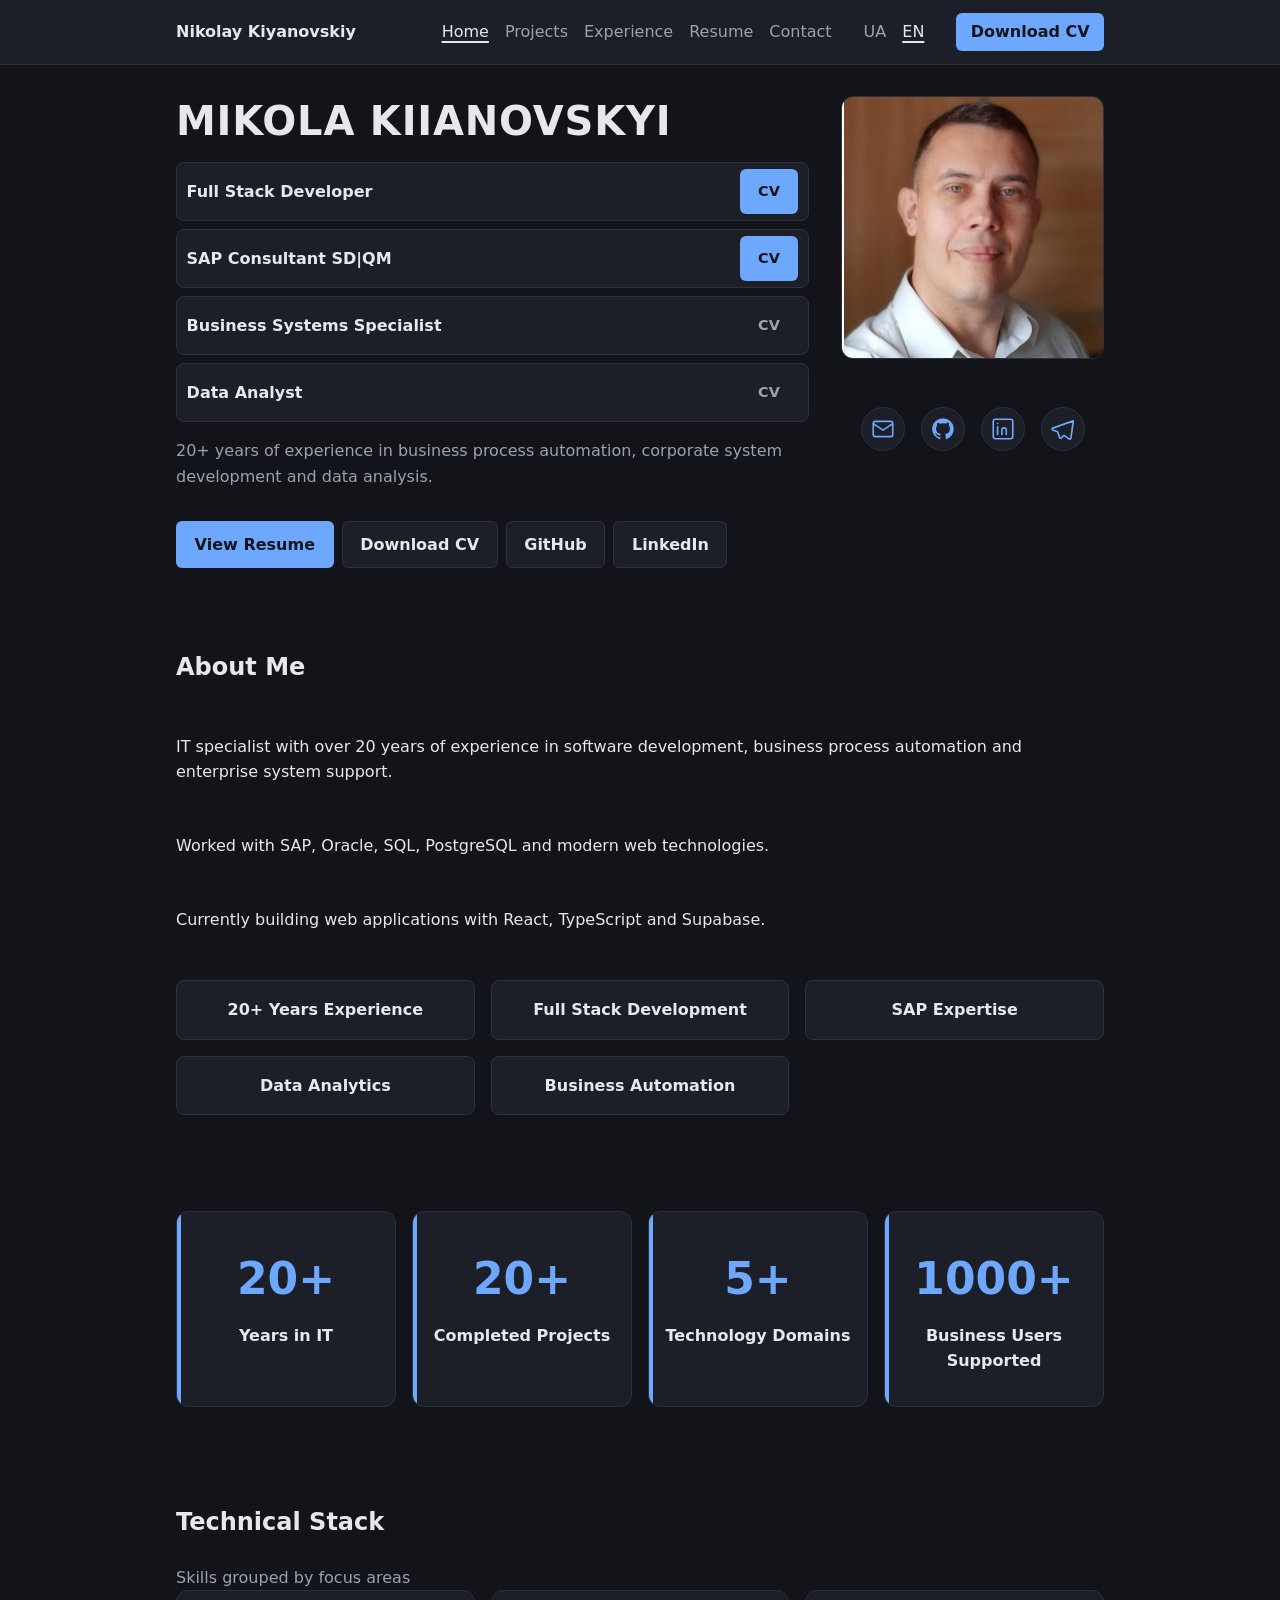
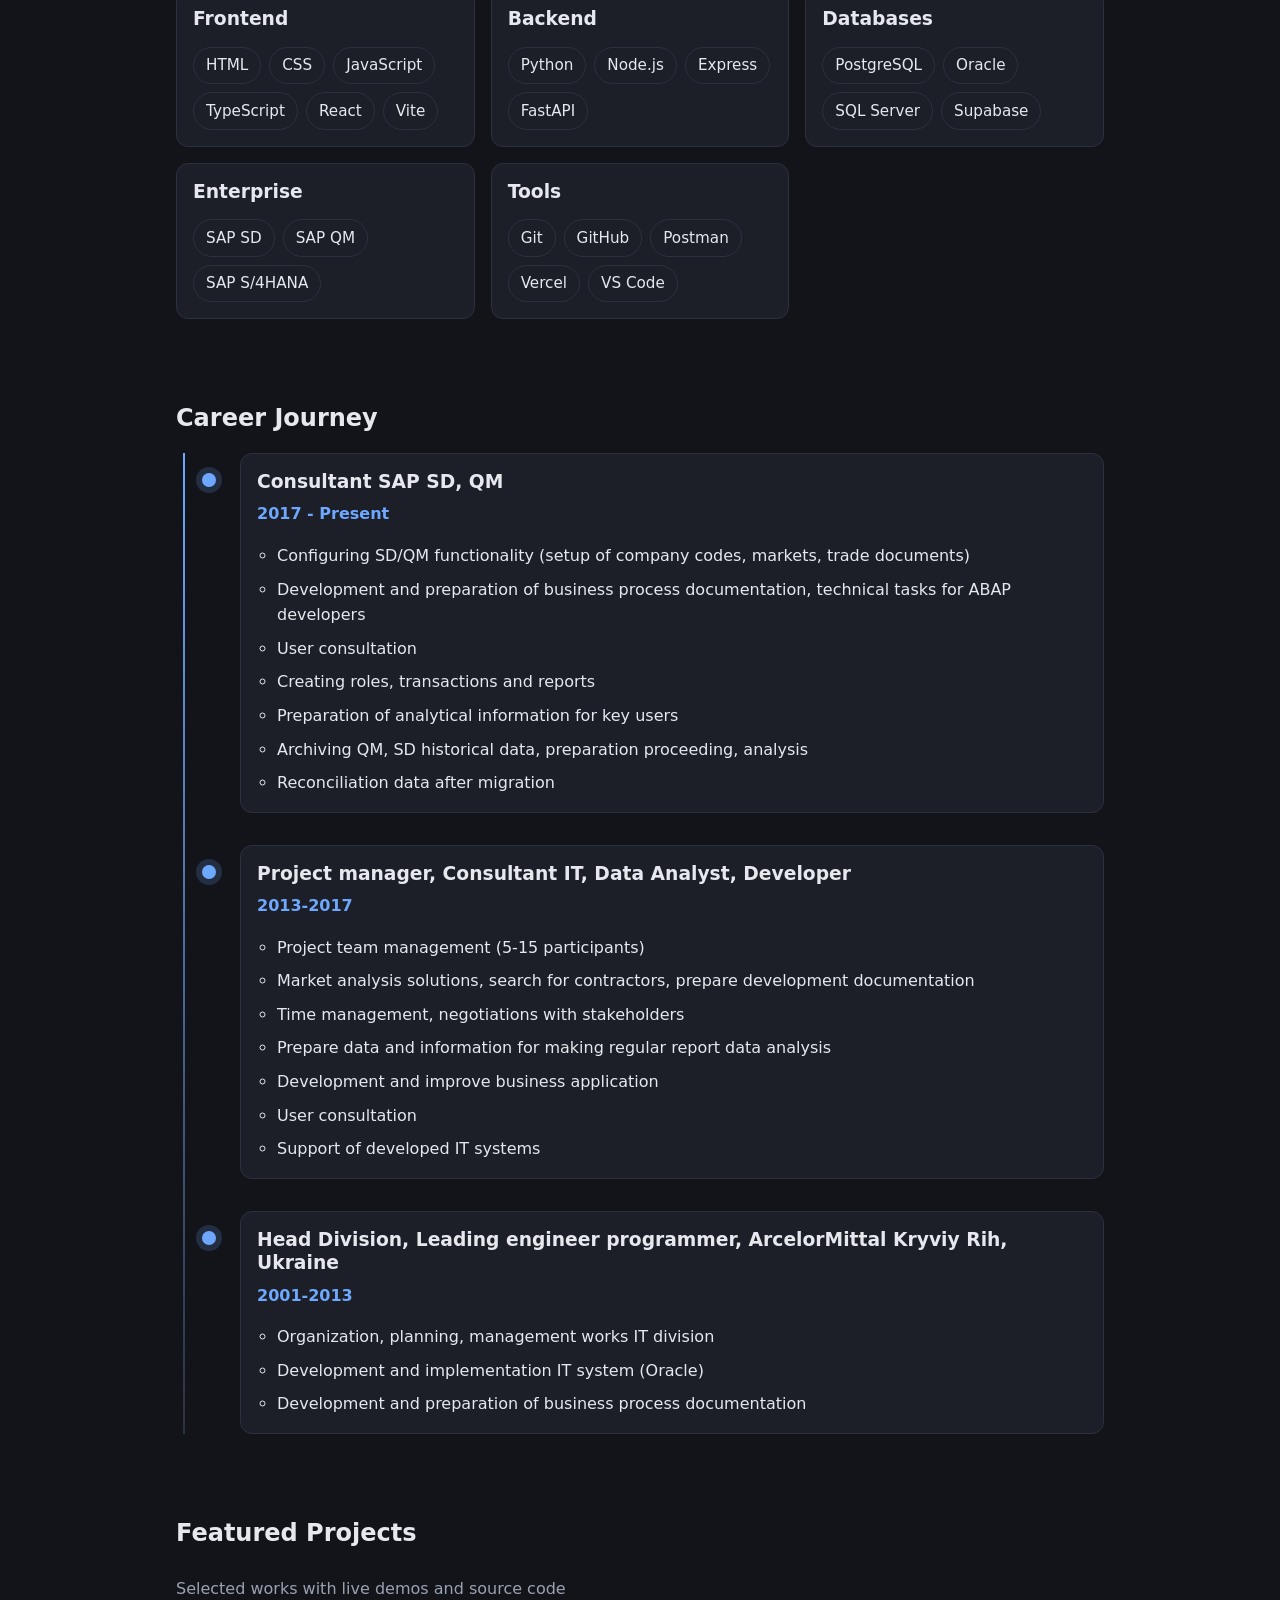
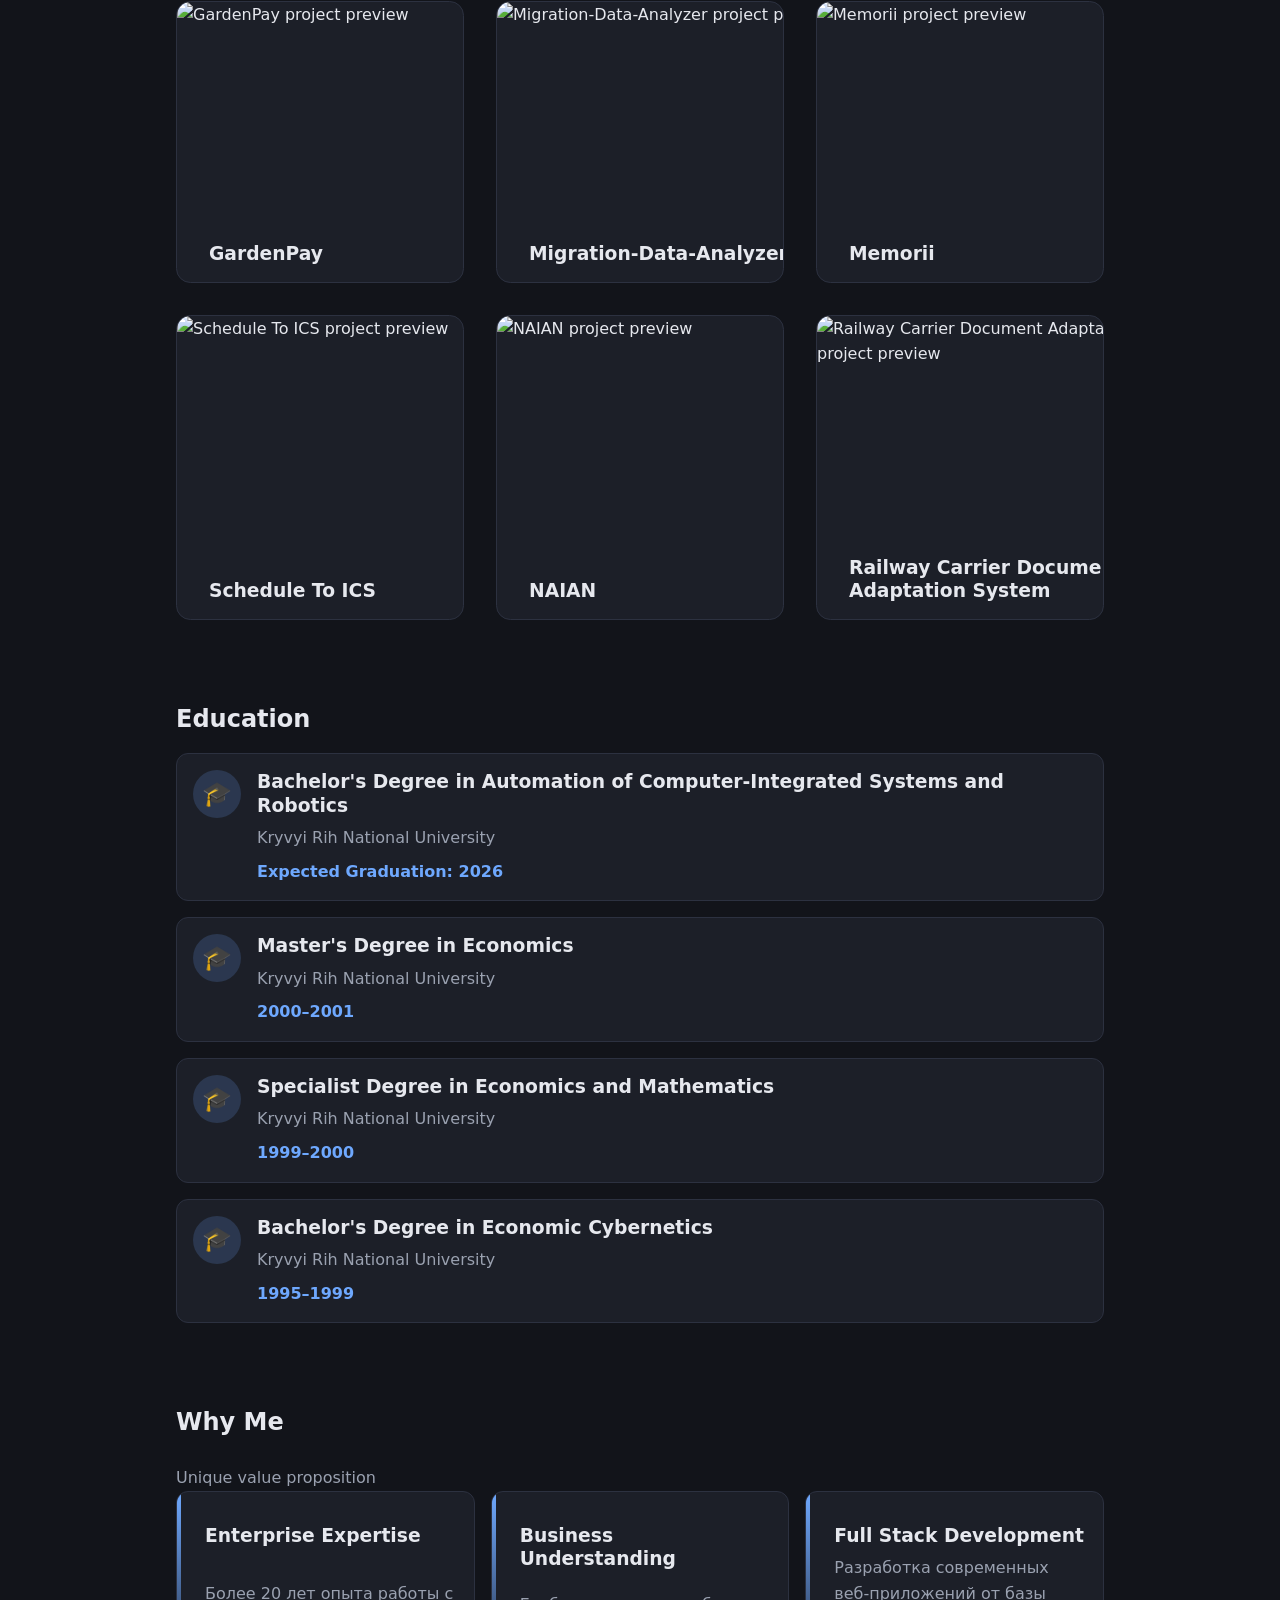
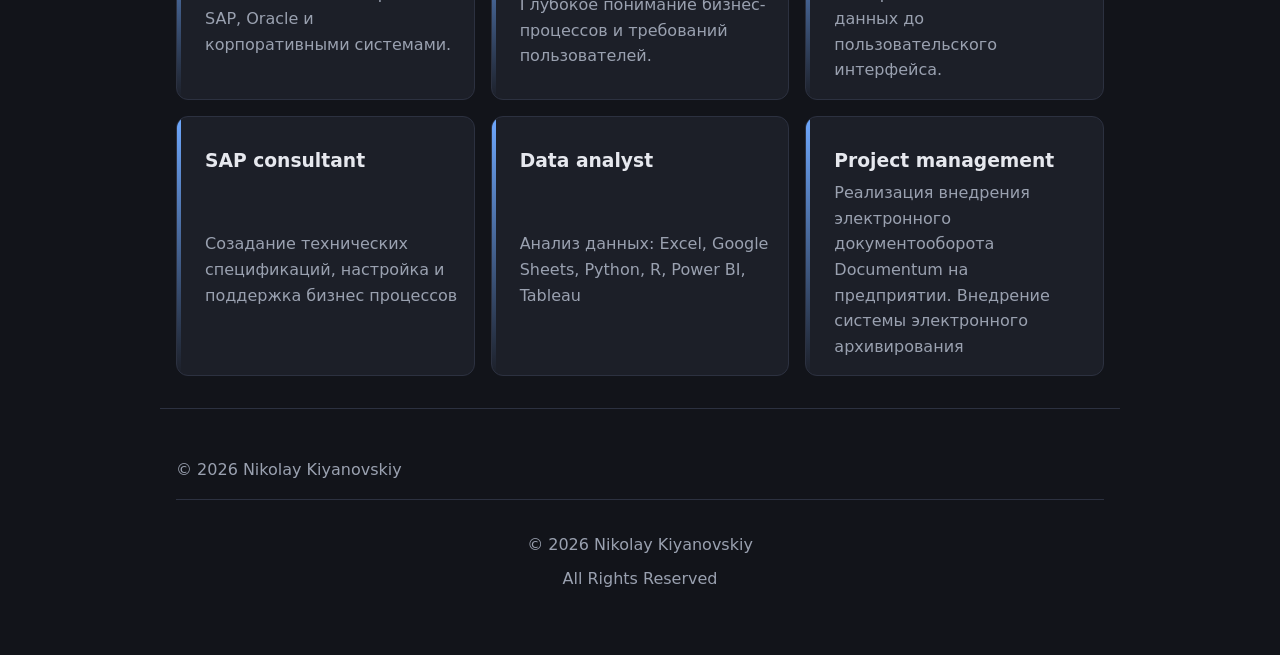
==== en/index.html @ 26cc3b6a "first commit" ====
<!DOCTYPE html>
<html lang="en">
<head>
  <meta charset="UTF-8">
  <meta name="viewport" content="width=device-width, initial-scale=1.0">
  <title>Nikolay Kiyanovskiy — portfolio</title>
  <meta name="description" content="Personal portfolio of Nikolay Kiyanovskiy: projects, skills, contacts.">
  <link rel="icon" href="../favicon.ico" type="image/x-icon">
  <link rel="stylesheet" href="../css/style.css" media="all">
  <link rel="stylesheet" href="../css/print.css" media="print">
  <link rel="alternate" hreflang="uk" href="../uk/index.html">
  <link rel="alternate" hreflang="en" href="index.html">
</head>
<body>
  <header class="site-header">
    <div class="header-inner">
      <a class="site-logo" href="index.html">Nikolay Kiyanovskiy</a>
      <input type="checkbox" id="nav-toggle" class="nav-toggle">
      <label for="nav-toggle" class="nav-toggle-label"><span class="visually-hidden">Menu</span></label>
      <div class="header-menu">
        <nav class="site-nav" aria-label="Main navigation">
          <ul>
            <li><a href="index.html" aria-current="page">Home</a></li>
            <li><a href="index.html#projects">Projects</a></li>
            <li><a href="resume.html#experience">Experience</a></li>
            <li><a href="resume.html">Resume</a></li>
            <li><a href="index.html#contact">Contact</a></li>
          </ul>
        </nav>
        <nav class="lang-nav" aria-label="Language selection">
          <ul>
            <li><a href="../uk/index.html" hreflang="uk">UA</a></li>
            <li><a href="index.html" hreflang="en" aria-current="true">EN</a></li>
          </ul>
        </nav>
        <a class="btn-download" href="../files/Nikolay-Kiyanovskiy-EN.pdf" download>Download CV</a>
      </div>
    </div>
  </header>

  <main>
    <section class="hero" aria-labelledby="hero-heading">
      <div class="hero-body">
        <h1 id="hero-heading" class="hero-name">Mikola Kiianovskyi</h1>
                        <ul class="hero-positions">
          <li class="hero-position"><span class="hero-position-title">Full Stack Developer</span> <a class="btn btn-cv" href="../files/cv_fullstack_kiianovskyi.pdf" download>CV</a></li>
          <li class="hero-position"><span class="hero-position-title">SAP Consultant SD|QM</span> <a class="btn btn-cv" href="../files/cv_SAP_SD_consultant.pdf" download>CV</a></li>
          <li class="hero-position"><span class="hero-position-title">Business Systems Specialist</span> <a class="btn btn-cv btn-cv--disabled" href="#" aria-disabled="true" tabindex="-1">CV</a></li>
          <li class="hero-position"><span class="hero-position-title">Data Analyst</span> <a class="btn btn-cv btn-cv--disabled" href="#" aria-disabled="true" tabindex="-1">CV</a></li>
        </ul>
        <p class="hero-description">20+ years of experience in business process automation, corporate system development and data analysis.</p>
        <div class="hero-actions">
          <a class="btn btn-primary" href="resume.html">View Resume</a>
          <a class="btn btn-secondary" href="../files/Nikolay-Kiyanovskiy-EN.pdf" download>Download CV</a>
          <a class="btn btn-secondary" href="https://github.com/nick">GitHub</a>
          <a class="btn btn-secondary" href="https://www.linkedin.com/in/nick">LinkedIn</a>
        </div>
      </div>
            <div class="hero-media-wrap">
        <figure class="hero-media">
          <img class="hero-photo" src="../images/foto1.jpg" alt="Професійне фото Миколи Кияновського" width="480" height="480">
        </figure>
        <div class="hero-contacts">
          <ul class="contact-list contact-list--icons">
            <li class="contact-item"><a class="contact-icon-link" href="mailto:k.creideiki@gmail.com" aria-label="Email"><svg class="contact-icon" width="26" height="26" viewBox="0 0 24 24"><rect x="3" y="5" width="18" height="14" rx="2" fill="none" stroke="currentColor" stroke-width="1.5"/><path d="M3 7l9 6 9-6" fill="none" stroke="currentColor" stroke-width="1.5"/></svg></a></li>
            <li class="contact-item"><a class="contact-icon-link" href="https://github.com/Nick-Kiianovskyi" target="_blank" rel="noopener" aria-label="GitHub"><svg class="contact-icon" width="26" height="26" viewBox="0 0 24 24"><path d="M12 2a10 10 0 0 0-3.16 19.49c.5.09.68-.22.68-.48v-1.7c-2.78.6-3.37-1.34-3.37-1.34-.45-1.15-1.1-1.46-1.1-1.46-.9-.62.07-.6.07-.6 1 .07 1.53 1.03 1.53 1.03.9 1.52 2.34 1.08 2.91.83.09-.65.35-1.08.63-1.33-2.22-.25-4.55-1.11-4.55-4.94 0-1.09.39-1.98 1.03-2.68-.1-.25-.45-1.27.1-2.64 0 0 .84-.27 2.75 1.02A9.56 9.56 0 0 1 12 6.8c.85 0 1.71.11 2.51.33 1.91-1.29 2.75-1.02 2.75-1.02.55 1.37.2 2.39.1 2.64.64.7 1.03 1.59 1.03 2.68 0 3.84-2.34 4.69-4.57 4.94.36.31.68.92.68 1.85v2.75c0 .27.18.58.69.48A10 10 0 0 0 12 2z" fill="currentColor"/></svg></a></li>
            <li class="contact-item"><a class="contact-icon-link" href="https://www.linkedin.com/in/nick-kiyanovskiy-537a90b6" target="_blank" rel="noopener" aria-label="LinkedIn"><svg class="contact-icon" width="26" height="26" viewBox="0 0 24 24"><rect x="3" y="3" width="18" height="18" rx="2" fill="none" stroke="currentColor" stroke-width="1.5"/><path d="M7 10v7M7 7v.01M11 17v-4a2 2 0 1 1 4 0v4" fill="none" stroke="currentColor" stroke-width="1.5" stroke-linecap="round"/></svg></a></li>
            <li class="contact-item"><a class="contact-icon-link" href="https://t.me/k_creideiki" target="_blank" rel="noopener" aria-label="Telegram"><svg class="contact-icon" width="26" height="26" viewBox="0 0 24 24"><path d="M21.5 4.5L2.5 11.2c-.8.3-.8 1.5 0 1.8l4.6 1.5 1.7 5.3c.2.7 1.1.9 1.6.4l2.5-2.4 4.7 3.4c.6.4 1.5.1 1.7-.6L21.5 4.5z" fill="none" stroke="currentColor" stroke-width="1.5" stroke-linejoin="round"/></svg></a></li>
          </ul>
        </div>
      </div>
    </section>

    <section class="about" aria-labelledby="about-heading">
      <h2 id="about-heading">About Me</h2>
      <p>IT specialist with over 20 years of experience in software development, business process automation and enterprise system support.</p>
      <p>Worked with SAP, Oracle, SQL, PostgreSQL and modern web technologies.</p>
      <p>Currently building web applications with React, TypeScript and Supabase.</p>
      <ul class="about-cards">
        <li class="about-card">20+ Years Experience</li>
        <li class="about-card">Full Stack Development</li>
        <li class="about-card">SAP Expertise</li>
        <li class="about-card">Data Analytics</li>
        <li class="about-card">Business Automation</li>
      </ul>
    </section>

    <section class="statistics" aria-labelledby="stats-heading">
      <h2 id="stats-heading" class="visually-hidden">Statistics</h2>
      <ul class="stats-grid">
        <li class="stat-card">
          <p class="stat-value">20+</p>
          <p class="stat-label">Years in IT</p>
        </li>
        <li class="stat-card">
          <p class="stat-value">20+</p>
          <p class="stat-label">Completed Projects</p>
        </li>
        <li class="stat-card">
          <p class="stat-value">5+</p>
          <p class="stat-label">Technology Domains</p>
        </li>
        <li class="stat-card">
          <p class="stat-value">1000+</p>
          <p class="stat-label">Business Users Supported</p>
        </li>
      </ul>
    </section>

    <section class="stack" aria-labelledby="stack-heading">
      <header class="section-header">
        <h2 id="stack-heading">Technical Stack</h2>
        <p class="section-subtitle">Skills grouped by focus areas</p>
      </header>
      <div class="stack-grid">
        <article class="stack-group">
          <h3>Frontend</h3>
          <ul class="tag-list">
            <li class="tag">HTML</li>
            <li class="tag">CSS</li>
            <li class="tag">JavaScript</li>
            <li class="tag">TypeScript</li>
            <li class="tag">React</li>
            <li class="tag">Vite</li>
          </ul>
        </article>
        <article class="stack-group">
          <h3>Backend</h3>
          <ul class="tag-list">
            <li class="tag">Python</li>
            <li class="tag">Node.js</li>
            <li class="tag">Express</li>
            <li class="tag">FastAPI</li>
          </ul>
        </article>
        <article class="stack-group">
          <h3>Databases</h3>
          <ul class="tag-list">
            <li class="tag">PostgreSQL</li>
            <li class="tag">Oracle</li>
            <li class="tag">SQL Server</li>
            <li class="tag">Supabase</li>
          </ul>
        </article>
        <article class="stack-group">
          <h3>Enterprise</h3>
          <ul class="tag-list">
            <li class="tag">SAP SD</li>
            <li class="tag">SAP QM</li>
            <li class="tag">SAP S/4HANA</li>
          </ul>
        </article>
        <article class="stack-group">
          <h3>Tools</h3>
          <ul class="tag-list">
            <li class="tag">Git</li>
            <li class="tag">GitHub</li>
            <li class="tag">Postman</li>
            <li class="tag">Vercel</li>
            <li class="tag">VS Code</li>
          </ul>
        </article>
      </div>
    </section>

    <section class="timeline-section" aria-labelledby="timeline-heading">
      <header class="section-header">
        <h2 id="timeline-heading">Career Journey</h2>
      </header>
      <ol class="timeline">
        <li class="timeline-item">
          <div class="timeline-marker"></div>
          <article class="timeline-card">
            <header class="timeline-card-header">
              <h3>Consultant SAP SD, QM</h3>
              <p class="timeline-period">2017 - Present</p>
            </header>
            <ul class="timeline-list">
              <li>Configuring SD/QM functionality (setup of company codes, markets, trade documents)</li>
              <li>Development and preparation of business process documentation, technical tasks for ABAP developers</li>
              <li>User consultation</li>
              <li>Creating roles, transactions and reports</li>
              <li>Preparation of analytical information for key users</li>
              <li>Archiving QM, SD historical data, preparation proceeding, analysis</li>
              <li>Reconciliation data after migration</li>
            </ul>
          </article>
        </li>
        <li class="timeline-item">
          <div class="timeline-marker"></div>
          <article class="timeline-card">
            <header class="timeline-card-header">
              <h3>Project manager, Consultant IT, Data Analyst, Developer</h3>
              <p class="timeline-period">2013-2017</p>
            </header>
            <ul class="timeline-list">
              <li>Project team management (5-15 participants)</li>
              <li>Market analysis solutions, search for contractors, prepare development documentation</li>
              <li>Time management, negotiations with stakeholders</li>
              <li>Prepare data and information for making regular report data analysis</li>
              <li>Development and improve business application</li>
              <li>User consultation</li>
              <li>Support of developed IT systems</li>
            </ul>
          </article>
        </li>
        <li class="timeline-item">
          <div class="timeline-marker"></div>
          <article class="timeline-card">
            <header class="timeline-card-header">
              <h3>Head Division, Leading engineer programmer, ArcelorMittal Kryviy Rih, Ukraine</h3>
              <p class="timeline-period">2001-2013</p>
            </header>
            <ul class="timeline-list">
              <li>Organization, planning, management works IT division</li>
              <li>Development and implementation IT system (Oracle)</li>
              <li>Development and preparation of business process documentation</li>
            </ul>
          </article>
        </li>
      </ol>
    </section>

    <section class="featured" id="projects" aria-labelledby="featured-heading">
      <header class="section-header">
        <h2 id="featured-heading">Featured Projects</h2>
        <p class="section-subtitle">Selected works with live demos and source code</p>
      </header>
      <div class="projects-grid">
        <article class="project-card">
          <figure class="project-media">
            <img src="images/project-gardenpay.svg" alt="GardenPay project preview" width="640" height="360">
            <figcaption class="project-overlay">
              <p class="project-desc">Система учета садового товарищества.</p>
              <ul class="project-tags">
                <li class="project-tag">React</li>
                <li class="project-tag">TypeScript</li>
                <li class="project-tag">PostgreSQL</li>
                <li class="project-tag">Supabase</li>
              </ul>
              <div class="project-actions">
                <a class="btn btn-primary" href="https://garden-pay-seven.vercel.app/" target="_blank" rel="noopener">Live Demo</a>
                <a class="btn btn-secondary" href="https://github.com/Nick-Kiianovskyi/GardenPay" target="_blank" rel="noopener">GitHub</a>
              </div>
            </figcaption>
          </figure>
          <div class="project-header">
            <h3>GardenPay</h3>
          </div>
        </article>

        <article class="project-card">
          <figure class="project-media">
            <img src="images/project-migration.svg" alt="Migration-Data-Analyzer project preview" width="640" height="360">
            <figcaption class="project-overlay">
              <p class="project-desc">Data migration analyzer developed with React, TypeScript, Node.js, Express and Vite. Web application for comparing datasets before and after migration.</p>
              <ul class="project-tags">
                <li class="project-tag">React</li>
                <li class="project-tag">TypeScript</li>
                <li class="project-tag">Node.js</li>
                <li class="project-tag">Express</li>
                <li class="project-tag">Vite</li>
              </ul>
              <div class="project-actions">
                <a class="btn btn-primary" href="https://migrato-five.vercel.app/" target="_blank" rel="noopener">Demo</a>
                <a class="btn btn-secondary" href="https://github.com/Nick-Kiianovskyi/Migration-Data-Analyzer" target="_blank" rel="noopener">GitHub</a>
              </div>
            </figcaption>
          </figure>
          <div class="project-header">
            <h3>Migration-Data-Analyzer</h3>
          </div>
        </article>

        <article class="project-card">
          <figure class="project-media">
            <img src="images/project-memorii.svg" alt="Memorii project preview" width="640" height="360">
            <figcaption class="project-overlay">
              <p class="project-desc">Платформа для хранения личных знаний и воспоминаний.</p>
              <ul class="project-tags">
                <li class="project-tag">React</li>
                <li class="project-tag">Node.js</li>
                <li class="project-tag">PostgreSQL</li>
              </ul>
              <div class="project-actions">
                <a class="btn btn-primary" href="https://memorii-gamma.vercel.app/" target="_blank" rel="noopener">Demo</a>
                <a class="btn btn-secondary" href="https://github.com/Nick-Kiianovskyi/memorii" target="_blank" rel="noopener">GitHub</a>
              </div>
            </figcaption>
          </figure>
          <div class="project-header">
            <h3>Memorii</h3>
          </div>
        </article>

        <article class="project-card">
          <figure class="project-media">
            <img src="images/project-schedule.svg" alt="Schedule To ICS project preview" width="640" height="360">
            <figcaption class="project-overlay">
              <p class="project-desc">Конвертер учебных расписаний из Excel в Google Calendar.</p>
              <ul class="project-tags">
                <li class="project-tag">Python</li>
                <li class="project-tag">OpenPyXL</li>
              </ul>
              <div class="project-actions">
                <a class="btn btn-primary" href="https://conv-schedule.vercel.app/" target="_blank" rel="noopener">Demo</a>
                <a class="btn btn-secondary" href="https://github.com/Nick-Kiianovskyi/Conv_schedule" target="_blank" rel="noopener">GitHub</a>
              </div>
            </figcaption>
          </figure>
          <div class="project-header">
            <h3>Schedule To ICS</h3>
          </div>
        </article>

        <article class="project-card">
          <figure class="project-media">
            <img src="images/project-naian.svg" alt="NAIAN project preview" width="640" height="360">
            <figcaption class="project-overlay">
              <p class="project-desc">Regional News Intelligence Platform</p>
              <ul class="project-tags">
                <li class="project-tag">React 19</li>
                <li class="project-tag">TypeScript</li>
                <li class="project-tag">Vite</li>
                <li class="project-tag">TanStack Query</li>
                <li class="project-tag">React Router</li>
                <li class="project-tag">FastAPI</li>
                <li class="project-tag">Python</li>
                <li class="project-tag">SQLAlchemy</li>
                <li class="project-tag">PostgreSQL (Supabase)</li>
                <li class="project-tag">Celery/ APScheduler</li>
                <li class="project-tag">RSS + BeautifulSoup</li>
                <li class="project-tag">OpenAI API</li>
                <li class="project-tag">Vercel + Railway</li>
              </ul>
              <div class="project-actions">
                <a class="btn btn-primary" href="https://conv-schedule.vercel.app/" target="_blank" rel="noopener">Demo</a>
                <a class="btn btn-secondary" href="https://github.com/Nick-Kiianovskyi/NAIAN" target="_blank" rel="noopener">GitHub</a>
              </div>
            </figcaption>
          </figure>
          <div class="project-header">
            <h3>NAIAN</h3>
          </div>
        </article>

        <article class="project-card">
          <figure class="project-media">
            <img src="images/project-railway.svg" alt="Railway Carrier Document Adaptation System project preview" width="640" height="360">
            <figcaption class="project-overlay">
              <p class="project-desc">Automated adaptation of railway transportatiom acts recieved from carries</p>
              <ul class="project-tags">
                <li class="project-tag">Excel</li>
                <li class="project-tag">VBA</li>
                <li class="project-tag">SQL</li>
              </ul>
              <div class="project-actions">
                <a class="btn btn-secondary" href="https://github.com/Nick-Kiianovskyi" target="_blank" rel="noopener">GitHub</a>
              </div>
            </figcaption>
          </figure>
          <div class="project-header">
            <h3>Railway Carrier Document Adaptation System</h3>
          </div>
        </article>
      </div>
    </section>

    

    <section class="education" aria-labelledby="edu-heading">
      <header class="section-header">
        <h2 id="edu-heading">Education</h2>
      </header>
      <div class="edu-grid">
        <article class="edu-card">
          <div class="edu-icon" aria-hidden="true">🎓</div>
          <div class="edu-body">
            <h3>Bachelor's Degree in Automation of Computer-Integrated Systems and Robotics</h3>
            <p class="edu-institution">Kryvyi Rih National University</p>
            <p class="edu-meta">Expected Graduation: 2026</p>
          </div>
        </article>
        <article class="edu-card">
          <div class="edu-icon" aria-hidden="true">🎓</div>
          <div class="edu-body">
            <h3>Master's Degree in Economics</h3>
            <p class="edu-institution">Kryvyi Rih National University</p>
            <p class="edu-meta">2000–2001</p>
          </div>
        </article>
        <article class="edu-card">
          <div class="edu-icon" aria-hidden="true">🎓</div>
          <div class="edu-body">
            <h3>Specialist Degree in Economics and Mathematics</h3>
            <p class="edu-institution">Kryvyi Rih National University</p>
            <p class="edu-meta">1999–2000</p>
          </div>
        </article>
        <article class="edu-card">
          <div class="edu-icon" aria-hidden="true">🎓</div>
          <div class="edu-body">
            <h3>Bachelor's Degree in Economic Cybernetics</h3>
            <p class="edu-institution">Kryvyi Rih National University</p>
            <p class="edu-meta">1995–1999</p>
          </div>
        </article>
      </div>
    </section>

    

    <section class="why-me" aria-labelledby="why-heading">
      <header class="section-header">
        <h2 id="why-heading">Why Me</h2>
        <p class="section-subtitle">Unique value proposition</p>
      </header>
      <div class="why-grid">
        <article class="why-card">
          <h3>Enterprise Expertise</h3>
          <p>Более 20 лет опыта работы с SAP, Oracle и корпоративными системами.</p>
        </article>
        <article class="why-card">
          <h3>Business Understanding</h3>
          <p>Глубокое понимание бизнес-процессов и требований пользователей.</p>
        </article>
        <article class="why-card">
          <h3>Full Stack Development</h3>
          <p>Разработка современных веб-приложений от базы данных до пользовательского интерфейса.</p>
        </article>
        <article class="why-card">
          <h3>SAP consultant</h3>
          <p>Созадание технических спецификаций, настройка и поддержка бизнес процессов</p>
        </article>
        <article class="why-card">
          <h3>Data analyst</h3>
          <p>Анализ данных: Excel, Google Sheets, Python, R, Power BI, Tableau</p>
        </article>
        <article class="why-card">
          <h3>Project management</h3>
          <p>Реализация внедрения электронного документооборота Documentum на предприятии. Внедрение системы электронного архивирования</p>
        </article>
      </div>
    </section>

    

    </main>

  <footer class="site-footer">
    <p>© 2026 Nikolay Kiyanovskiy</p>
  </main>

  <footer class="site-footer">
    <div class="footer-inner">
      <p>© 2026 Nikolay Kiyanovskiy</p>
      <p>All Rights Reserved</p>
    </div>
  </footer>
</body>
</html>
---- css/style.css ----
/* style.css — base theme. Mobile First, dark theme. */

:root {
  --color-bg: #12141a;
  --color-surface: #1c1f28;
  --color-text: #e6e8ee;
  --color-text-muted: #9aa1b0;
  --color-accent: #6ea8fe;
  --color-border: #2c3140;
  --space-sm: 0.5rem;
  --space-md: 1rem;
  --space-lg: 2rem;
  --space-xl: 4rem;
  --content-width: 60rem;
  --header-height: 3.5rem;
}

*,
*::before,
*::after {
  box-sizing: border-box;
}

body {
  margin: 0;
  padding-top: var(--header-height);
  font-family: system-ui, -apple-system, "Segoe UI", Roboto, sans-serif;
  line-height: 1.6;
  background-color: var(--color-bg);
  color: var(--color-text);
}

h1,
h2,
h3 {
  line-height: 1.25;
}

a {
  color: var(--color-accent);
}

a:hover,
a:focus {
  text-decoration-thickness: 2px;
}

img {
  max-width: 100%;
  height: auto;
}

ul {
  padding-left: 1.25rem;
}

html {
  scroll-padding-top: calc(var(--header-height) + 1rem);
}

.visually-hidden {
  position: absolute;
  width: 1px;
  height: 1px;
  overflow: hidden;
  clip-path: inset(50%);
  white-space: nowrap;
}

/* --- Header (fixed, mobile first) --- */

.site-header {
  position: fixed;
  top: 0;
  left: 0;
  right: 0;
  z-index: 100;
  background-color: var(--color-surface);
  border-bottom: 1px solid var(--color-border);
}

.header-inner {
  max-width: var(--content-width);
  margin-inline: auto;
  padding-inline: var(--space-md);
  min-height: var(--header-height);
  display: flex;
  flex-wrap: wrap;
  align-items: center;
  justify-content: space-between;
  gap: var(--space-md);
}

.site-logo {
  margin: 0;
  font-weight: 700;
  color: var(--color-text);
  text-decoration: none;
}

/* CSS-only hamburger: checkbox + label, no JavaScript */

.nav-toggle {
  position: absolute;
  width: 1px;
  height: 1px;
  overflow: hidden;
  clip-path: inset(50%);
}

.nav-toggle-label {
  display: inline-flex;
  align-items: center;
  justify-content: center;
  width: 2.5rem;
  height: 2.5rem;
  cursor: pointer;
}

.nav-toggle-label::before {
  content: "";
  display: block;
  width: 1.25rem;
  height: 2px;
  background-color: currentColor;
  box-shadow: 0 6px 0 currentColor, 0 -6px 0 currentColor;
}

.nav-toggle:focus-visible + .nav-toggle-label {
  outline: 2px solid var(--color-accent);
  outline-offset: 2px;
}

.header-menu {
  display: none;
  position: absolute;
  top: 100%;
  left: 0;
  right: 0;
  flex-direction: column;
  align-items: flex-start;
  gap: var(--space-md);
  padding: var(--space-md);
  background-color: var(--color-surface);
  border-bottom: 1px solid var(--color-border);
}

.nav-toggle:checked ~ .header-menu {
  display: flex;
}

.site-nav ul,
.lang-nav ul {
  display: flex;
  flex-direction: column;
  gap: var(--space-sm);
  margin: 0;
  padding: 0;
  list-style: none;
}

.site-nav a,
.lang-nav a {
  color: var(--color-text-muted);
  text-decoration: none;
}

.site-nav a[aria-current="page"],
.lang-nav a[aria-current="true"] {
  color: var(--color-text);
  text-decoration: underline;
  text-decoration-thickness: 2px;
  text-underline-offset: 0.25em;
}

.btn-download {
  display: inline-block;
  padding: 0.4rem 0.9rem;
  border-radius: 0.375rem;
  background-color: var(--color-accent);
  color: var(--color-bg);
  font-weight: 600;
  text-decoration: none;
  text-align: center;
}

.btn-download:hover,
.btn-download:focus {
  filter: brightness(1.1);
}

/* --- Hero (mobile first: one column) --- */

.hero {
  display: grid;
  gap: var(--space-lg);
  align-items: center;
}

.hero-name {
  margin: 0 0 var(--space-md);
  font-size: clamp(1.75rem, 8vw, 2.5rem);
  text-transform: uppercase;
  letter-spacing: 0.02em;
  overflow-wrap: break-word;
}

.hero-positions {
  margin: 0 0 var(--space-md);
  padding: 0;
  list-style: none;
  display: grid;
  gap: var(--space-sm);
}

.hero-position {
  display: flex;
  align-items: center;
  justify-content: space-between;
  gap: var(--space-md);
  padding: 0.4rem 0.6rem;
  background-color: var(--color-surface);
  border: 1px solid var(--color-border);
  border-radius: 0.5rem;
}

.hero-position-title {
  color: var(--color-text);
  font-weight: 600;
}

.btn-cv {
  padding: 0.35rem 0.8rem;
  background-color: var(--color-accent);
  color: var(--color-bg);
  font-size: 0.9rem;
  border-radius: 0.375rem;
}

.btn-cv--disabled {
  background-color: var(--color-surface);
  color: var(--color-text-muted);
  border: 1px solid var(--color-border);
  pointer-events: none;
}

.hero-description {
  margin: 0 0 var(--space-lg);
  color: var(--color-text-muted);
}

.hero-actions {
  display: flex;
  flex-wrap: wrap;
  gap: var(--space-sm);
}

.btn {
  display: inline-block;
  padding: 0.6rem 1.1rem;
  border: 1px solid transparent;
  border-radius: 0.375rem;
  font-weight: 600;
  text-decoration: none;
  text-align: center;
}

.btn-primary {
  background-color: var(--color-accent);
  color: var(--color-bg);
}

.btn-secondary {
  background-color: var(--color-surface);
  border-color: var(--color-border);
  color: var(--color-text);
}

.btn:hover,
.btn:focus {
  filter: brightness(1.15);
}

.hero-media {
  margin: 0;
  max-width: 100%;
}

.hero-photo {
  display: block;
  width: min(100%, 20rem);
  height: auto;
  aspect-ratio: 1 / 1;
  object-fit: cover;
  border-radius: 0.75rem;
  border: 1px solid var(--color-border);
}

/* --- Hero contacts --- */

.hero-contacts {
  grid-column: 1 / -1;
  justify-self: start;
  margin-top: calc(-1 * var(--space-md));
}

.contact-list--icons {
  display: flex;
  flex-direction: row;
  flex-wrap: wrap;
  gap: var(--space-md);
}

.contact-icon-link {
  display: inline-flex;
  align-items: center;
  justify-content: center;
  width: 2.75rem;
  height: 2.75rem;
  border-radius: 50%;
  color: var(--color-text);
  border: 1px solid var(--color-border);
  background-color: var(--color-surface);
  transition: transform 150ms ease, border-color 150ms ease, color 150ms ease;
}

.contact-icon-link:hover,
.contact-icon-link:focus {
  transform: translateY(-4px);
  border-color: var(--color-accent);
  color: var(--color-accent);
}

.contact-icon {
  display: block;
}

.contact-layout {
  display: grid;
  gap: var(--space-lg);
}

.contact-list {
  display: grid;
  gap: var(--space-md);
  margin: 0;
  padding: 0;
  list-style: none;
}

.contact-link {
  display: inline-flex;
  align-items: center;
  gap: var(--space-md);
  padding: var(--space-md);
  background-color: var(--color-surface);
  border: 1px solid var(--color-border);
  border-radius: 0.75rem;
  color: var(--color-text);
  text-decoration: none;
  transition: transform 150ms ease, border-color 150ms ease, box-shadow 150ms ease;
}

.contact-link:hover,
.contact-link:focus {
  transform: translateX(6px);
  border-color: var(--color-accent);
  box-shadow: 0 10px 20px rgba(0, 0, 0, 0.25);
}

.contact-icon {
  color: var(--color-accent);
}

.contact-cta {
  display: flex;
  justify-content: flex-start;
}

.btn-large {
  padding: 0.8rem 2rem;
  font-size: 1.05rem;
}

.footer-inner {
  max-width: var(--content-width);
  margin-inline: auto;
  padding-inline: var(--space-md);
  text-align: center;
  color: var(--color-text-muted);
  display: grid;
  gap: var(--space-sm);
}

.footer-inner p {
  margin: 0;
}

@media (min-width: 48rem) {
  .contact-layout {
    grid-template-columns: 1fr auto;
    align-items: center;
  }
}

.why-grid {
  display: grid;
  grid-template-columns: 1fr;
  gap: var(--space-md);
}

.why-card {
  position: relative;
  padding: var(--space-lg) var(--space-md) var(--space-md) calc(var(--space-md) + 0.75rem);
  background-color: var(--color-surface);
  border: 1px solid var(--color-border);
  border-radius: 0.75rem;
  display: grid;
  gap: var(--space-sm);
  overflow: hidden;
  transition: transform 150ms ease, box-shadow 150ms ease, border-color 150ms ease;
}

.why-card::before {
  content: "";
  position: absolute;
  left: 0;
  top: 0;
  bottom: 0;
  width: 4px;
  background: linear-gradient(to bottom, var(--color-accent), transparent);
}

.why-card:hover {
  transform: translateY(-4px);
  box-shadow: 0 12px 24px rgba(0, 0, 0, 0.25);
  border-color: var(--color-accent);
}

.why-card h3 {
  margin: 0;
}

.why-card p {
  margin: 0;
  color: var(--color-text-muted);
}

@media (min-width: 48rem) {
  .why-grid {
    grid-template-columns: repeat(2, 1fr);
  }
}

@media (min-width: 80rem) {
  .why-grid {
    grid-template-columns: repeat(3, 1fr);
  }
}

.edu-grid {
  display: grid;
  grid-template-columns: 1fr;
  gap: var(--space-md);
}

.edu-card {
  display: grid;
  grid-template-columns: auto 1fr;
  gap: var(--space-md);
  align-items: start;
  padding: var(--space-md);
  background-color: var(--color-surface);
  border: 1px solid var(--color-border);
  border-radius: 0.75rem;
  transition: transform 150ms ease, box-shadow 150ms ease, border-color 150ms ease;
}

.edu-card:hover {
  transform: translateY(-4px);
  box-shadow: 0 12px 24px rgba(0, 0, 0, 0.25);
  border-color: var(--color-accent);
}

.edu-icon {
  display: inline-flex;
  align-items: center;
  justify-content: center;
  width: 3rem;
  height: 3rem;
  border-radius: 50%;
  background-color: rgba(110, 168, 254, 0.18);
  font-size: 1.5rem;
}

.edu-body {
  display: grid;
  gap: var(--space-sm);
}

.edu-body h3 {
  margin: 0;
}

.edu-institution {
  margin: 0;
  color: var(--color-text-muted);
}

.edu-meta {
  margin: 0;
  color: var(--color-accent);
  font-weight: 600;
}

.projects-grid {
  display: grid;
  grid-template-columns: 1fr;
  gap: var(--space-lg);
  align-items: stretch;
}

.project-card {
  display: grid;
  grid-template-rows: 1fr auto;
  background-color: var(--color-surface);
  border: 1px solid var(--color-border);
  border-radius: 0.9rem;
  overflow: hidden;
  height: 100%;
  transition: transform 200ms ease, box-shadow 200ms ease, border-color 200ms ease;
}

.project-card:hover {
  transform: translateY(-6px);
  box-shadow: 0 18px 40px rgba(0, 0, 0, 0.35);
  border-color: var(--color-accent);
}

.project-media {
  position: relative;
  margin: 0;
  height: 100%;
}

.project-media img {
  display: block;
  width: 100%;
  height: 100%;
  min-height: 14rem;
  object-fit: cover;
  transition: filter 250ms ease, transform 250ms ease;
}

.project-card:hover .project-media img {
  filter: blur(6px) brightness(0.7);
  transform: scale(1.02);
}

.project-overlay {
  position: absolute;
  inset: 0;
  display: flex;
  flex-direction: column;
  justify-content: center;
  gap: var(--space-md);
  padding: var(--space-lg);
  opacity: 0;
  pointer-events: none;
  transition: opacity 250ms ease;
}

.project-card:hover .project-overlay,
.project-card:focus-within .project-overlay {
  opacity: 1;
  pointer-events: auto;
}

.project-desc {
  margin: 0;
  color: var(--color-text);
}

.project-tags {
  display: flex;
  flex-wrap: wrap;
  gap: var(--space-sm);
  margin: 0;
  padding: 0;
  list-style: none;
}

.project-tag {
  padding: 0.25rem 0.6rem;
  border-radius: 999px;
  border: 1px solid rgba(230, 232, 238, 0.4);
  background-color: rgba(18, 20, 26, 0.6);
  font-size: 0.9rem;
}

.project-actions {
  display: flex;
  flex-wrap: wrap;
  gap: var(--space-sm);
}

.project-header {
  padding: var(--space-md) var(--space-lg);
}

.project-header h3 {
  margin: 0;
}

@media (min-width: 48rem) {
  .projects-grid {
    grid-template-columns: repeat(2, 1fr);
  }
}

@media (min-width: 80rem) {
  .projects-grid {
    grid-template-columns: repeat(3, 1fr);
  }
}

.timeline {
  position: relative;
  display: grid;
  gap: var(--space-lg);
  margin: 0;
  padding: 0 0 0 var(--space-lg);
  list-style: none;
}

.timeline::before {
  content: "";
  position: absolute;
  left: 0.45rem;
  top: 0;
  bottom: 0;
  width: 2px;
  background: linear-gradient(to bottom, var(--color-accent), var(--color-border));
}

.timeline-item {
  position: relative;
  display: grid;
  gap: var(--space-md);
}

.timeline-marker {
  position: absolute;
  left: -1.4rem;
  top: 1.25rem;
  width: 0.9rem;
  height: 0.9rem;
  border-radius: 50%;
  background-color: var(--color-accent);
  box-shadow: 0 0 0 6px rgba(110, 168, 254, 0.18);
}

.timeline-card {
  padding: var(--space-md);
  background-color: var(--color-surface);
  border: 1px solid var(--color-border);
  border-radius: 0.75rem;
  display: grid;
  gap: var(--space-md);
  transition: transform 150ms ease, box-shadow 150ms ease, border-color 150ms ease;
}

.timeline-card:hover {
  transform: translateY(-4px);
  box-shadow: 0 12px 24px rgba(0, 0, 0, 0.25);
  border-color: var(--color-accent);
}

.timeline-card-header {
  display: grid;
  gap: var(--space-sm);
}

.timeline-card-header h3 {
  margin: 0;
}

.timeline-period {
  margin: 0;
  color: var(--color-accent);
  font-weight: 600;
}

.timeline-list {
  display: grid;
  gap: var(--space-sm);
  margin: 0;
  padding-left: 1.25rem;
}

@media (min-width: 64rem) {
  .timeline {
    padding-left: var(--space-xl);
  }

  .timeline-marker {
    left: -2.4rem;
  }
}

.section-header {
  display: grid;
  gap: var(--space-sm);
}

.section-subtitle {
  margin: 0;
  color: var(--color-text-muted);
}

.stack-grid {
  display: grid;
  grid-template-columns: 1fr;
  gap: var(--space-md);
}

.stack-group {
  padding: var(--space-md);
  background-color: var(--color-surface);
  border: 1px solid var(--color-border);
  border-radius: 0.75rem;
  display: grid;
  gap: var(--space-md);
  transition: transform 150ms ease, box-shadow 150ms ease, border-color 150ms ease;
}

.stack-group:hover {
  transform: translateY(-4px);
  box-shadow: 0 12px 24px rgba(0, 0, 0, 0.25);
  border-color: var(--color-accent);
}

.stack-group h3 {
  margin: 0;
}

.tag-list {
  display: flex;
  flex-wrap: wrap;
  gap: var(--space-sm);
  margin: 0;
  padding: 0;
  list-style: none;
}

.tag {
  display: inline-flex;
  align-items: center;
  padding: 0.35rem 0.75rem;
  border-radius: 999px;
  background-color: transparent;
  border: 1px solid var(--color-border);
  font-size: 0.95rem;
}

.tag:hover {
  border-color: var(--color-accent);
  color: var(--color-accent);
}

@media (min-width: 48rem) {
  .stack-grid {
    grid-template-columns: repeat(2, 1fr);
  }
}

@media (min-width: 80rem) {
  .stack-grid {
    grid-template-columns: repeat(3, 1fr);
  }
}

.stats-grid {
  display: grid;
  grid-template-columns: 1fr;
  gap: var(--space-md);
  padding: 0;
  list-style: none;
}

.stat-card {
  position: relative;
  padding: var(--space-lg) var(--space-md);
  background-color: var(--color-surface);
  border: 1px solid var(--color-border);
  border-radius: 0.75rem;
  text-align: center;
  overflow: hidden;
  transition: transform 150ms ease, box-shadow 150ms ease, border-color 150ms ease;
}

.stat-card::before {
  content: "";
  position: absolute;
  inset: 0 auto 0 0;
  width: 4px;
  background-color: var(--color-accent);
}

.stat-card:hover,
.stat-card:focus-within {
  transform: translateY(-4px);
  box-shadow: 0 12px 24px rgba(0, 0, 0, 0.25);
  border-color: var(--color-accent);
}

.stat-value {
  margin: 0;
  font-size: clamp(2rem, 6vw, 2.75rem);
  font-weight: 700;
  color: var(--color-accent);
}

.stat-label {
  margin: var(--space-sm) 0 0;
  color: var(--color-text);
  font-weight: 600;
}

@media (min-width: 36rem) {
  .stats-grid {
    grid-template-columns: repeat(2, 1fr);
  }
}

@media (min-width: 64rem) {
  .stats-grid {
    grid-template-columns: repeat(4, 1fr);
  }
}

.about {
  display: grid;
  gap: var(--space-md);
}

.about-cards {
  display: grid;
  grid-template-columns: 1fr;
  gap: var(--space-md);
  padding: 0;
  list-style: none;
}

.about-card {
  padding: var(--space-md);
  background-color: var(--color-surface);
  border: 1px solid var(--color-border);
  border-radius: 0.5rem;
  text-align: center;
  font-weight: 600;
}

@media (min-width: 48rem) {
  .about-cards {
    grid-template-columns: repeat(2, 1fr);
  }
}

@media (min-width: 64rem) {
  .about-cards {
    grid-template-columns: repeat(3, 1fr);
  }
}

@media (min-width: 48rem) {
  .hero {
    grid-template-columns: 1fr auto;
    align-items: start;
  }

  .hero-media-wrap {
    display: grid;
    justify-items: center;
    gap: var(--space-xl);
    width: fit-content;
  }

  .hero-contacts {
    grid-column: 1;
    justify-self: center;
    width: 100%;
  }

  .contact-list--icons {
    display: flex;
    justify-content: center;
    gap: var(--space-md);
  }
}

/* --- Layout --- */

main,
.site-footer {
  max-width: var(--content-width);
  margin-inline: auto;
  padding-inline: var(--space-md);
}

main {
  padding-block: var(--space-lg);
  display: grid;
  gap: var(--space-xl);
}


.card-list {
  display: grid;
  gap: var(--space-md);
  padding: 0;
  list-style: none;
}

.card {
  padding: var(--space-md);
  background-color: var(--color-surface);
  border: 1px solid var(--color-border);
  border-radius: 0.5rem;
}

.formats {
  color: var(--color-text-muted);
}

.contact ul,
.skills ul,
.download-list {
  list-style: none;
  padding: 0;
  display: grid;
  gap: var(--space-sm);
}

.site-footer {
  padding-block: var(--space-lg);
  border-top: 1px solid var(--color-border);
  color: var(--color-text-muted);
}

/* --- Tablet and up --- */

@media (min-width: 48rem) {
  :root {
    --header-height: 4rem;
  }

  .nav-toggle-label {
    display: none;
  }

  .header-menu {
    position: static;
    display: flex;
    flex-direction: row;
    align-items: center;
    gap: var(--space-lg);
    padding: 0;
    border-bottom: 0;
  }

  .site-nav ul,
  .lang-nav ul {
    flex-direction: row;
    gap: var(--space-md);
  }


  .card-list {
    grid-template-columns: repeat(2, 1fr);
  }
}
---- css/print.css ----
/* print.css — styles for printing pages (incl. the printable resume). */

@page {
  margin: 1.5cm;
}

body {
  background-color: #ffffff;
  color: #000000;
  font-size: 12pt;
}

.site-header,
.lang-nav,
.site-footer {
  display: none;
}

main {
  padding: 0;
  gap: 1rem;
}

a {
  color: #000000;
  text-decoration: none;
}

.card {
  border: 1px solid #999999;
  background-color: #ffffff;
}

a[href^="http"]::after,
a[href^="mailto"]::after {
  content: " (" attr(href) ")";
  font-size: 10pt;
  color: #555555;
}
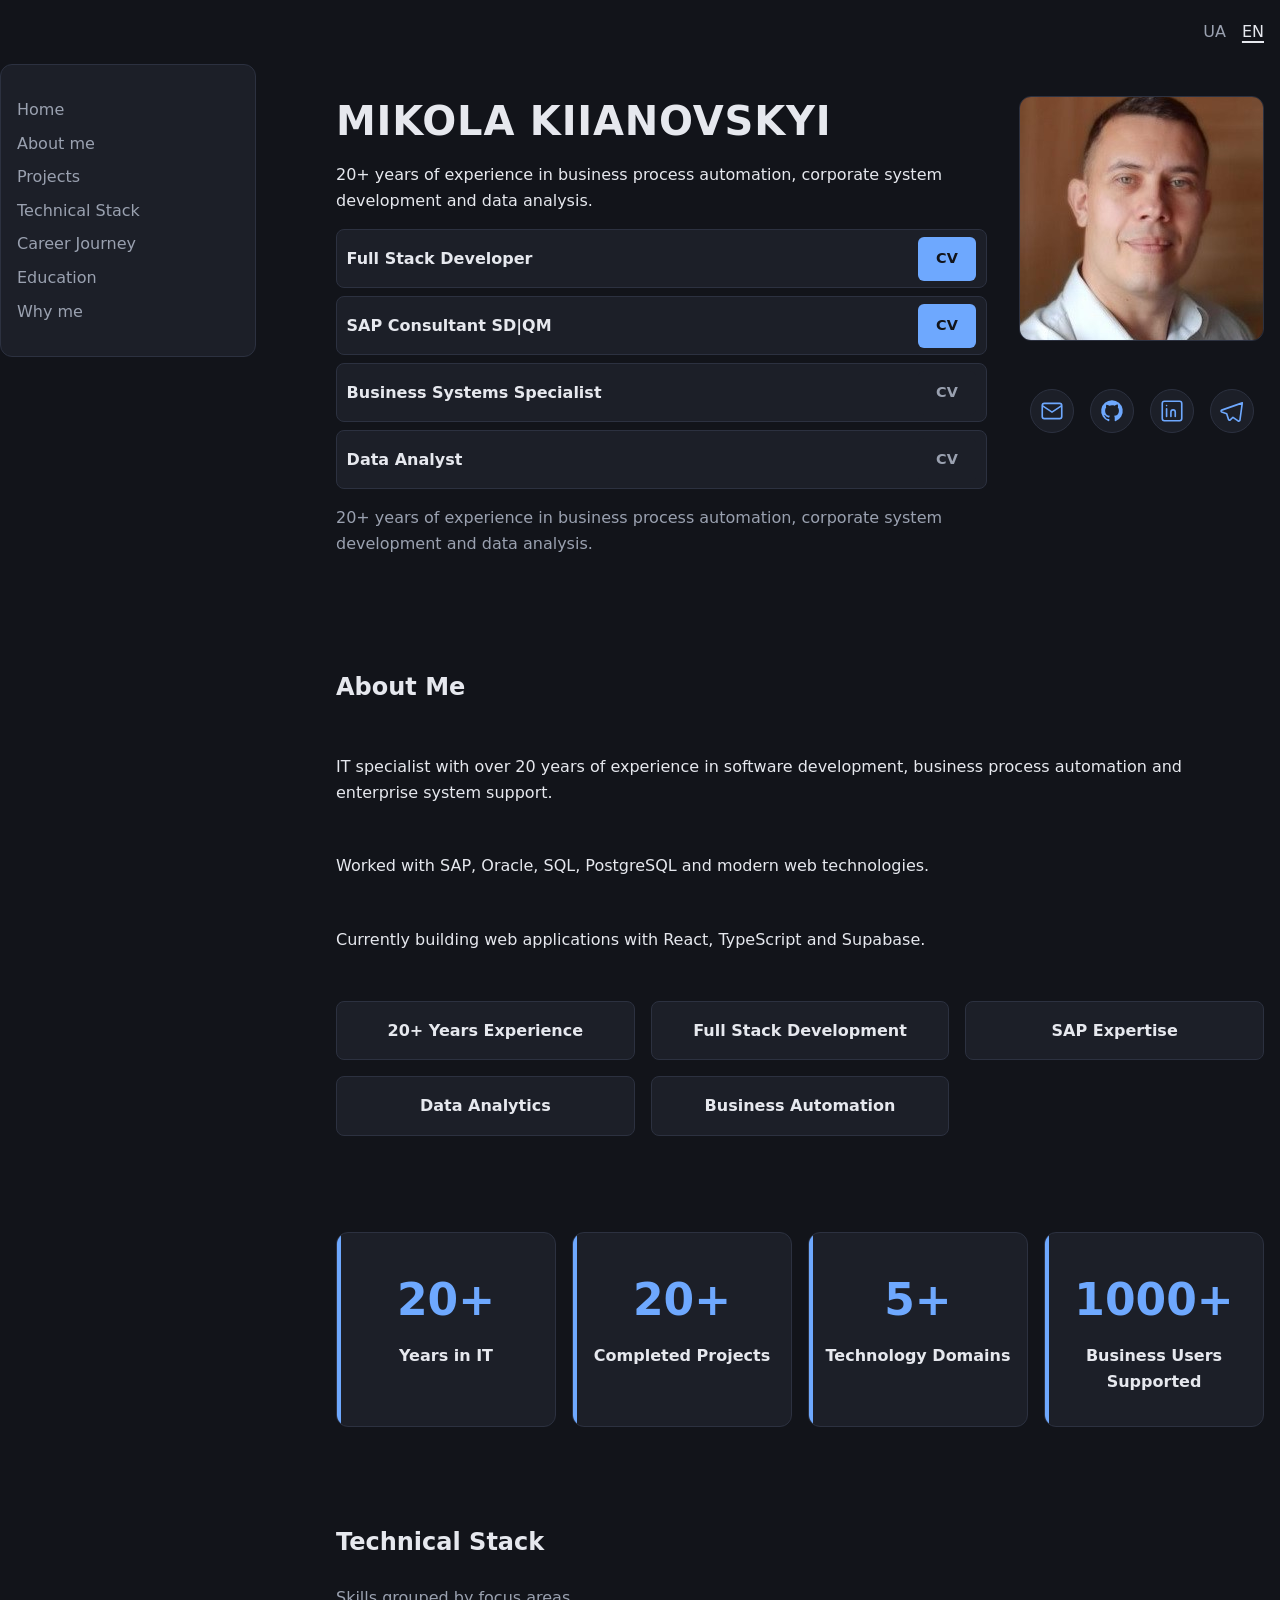
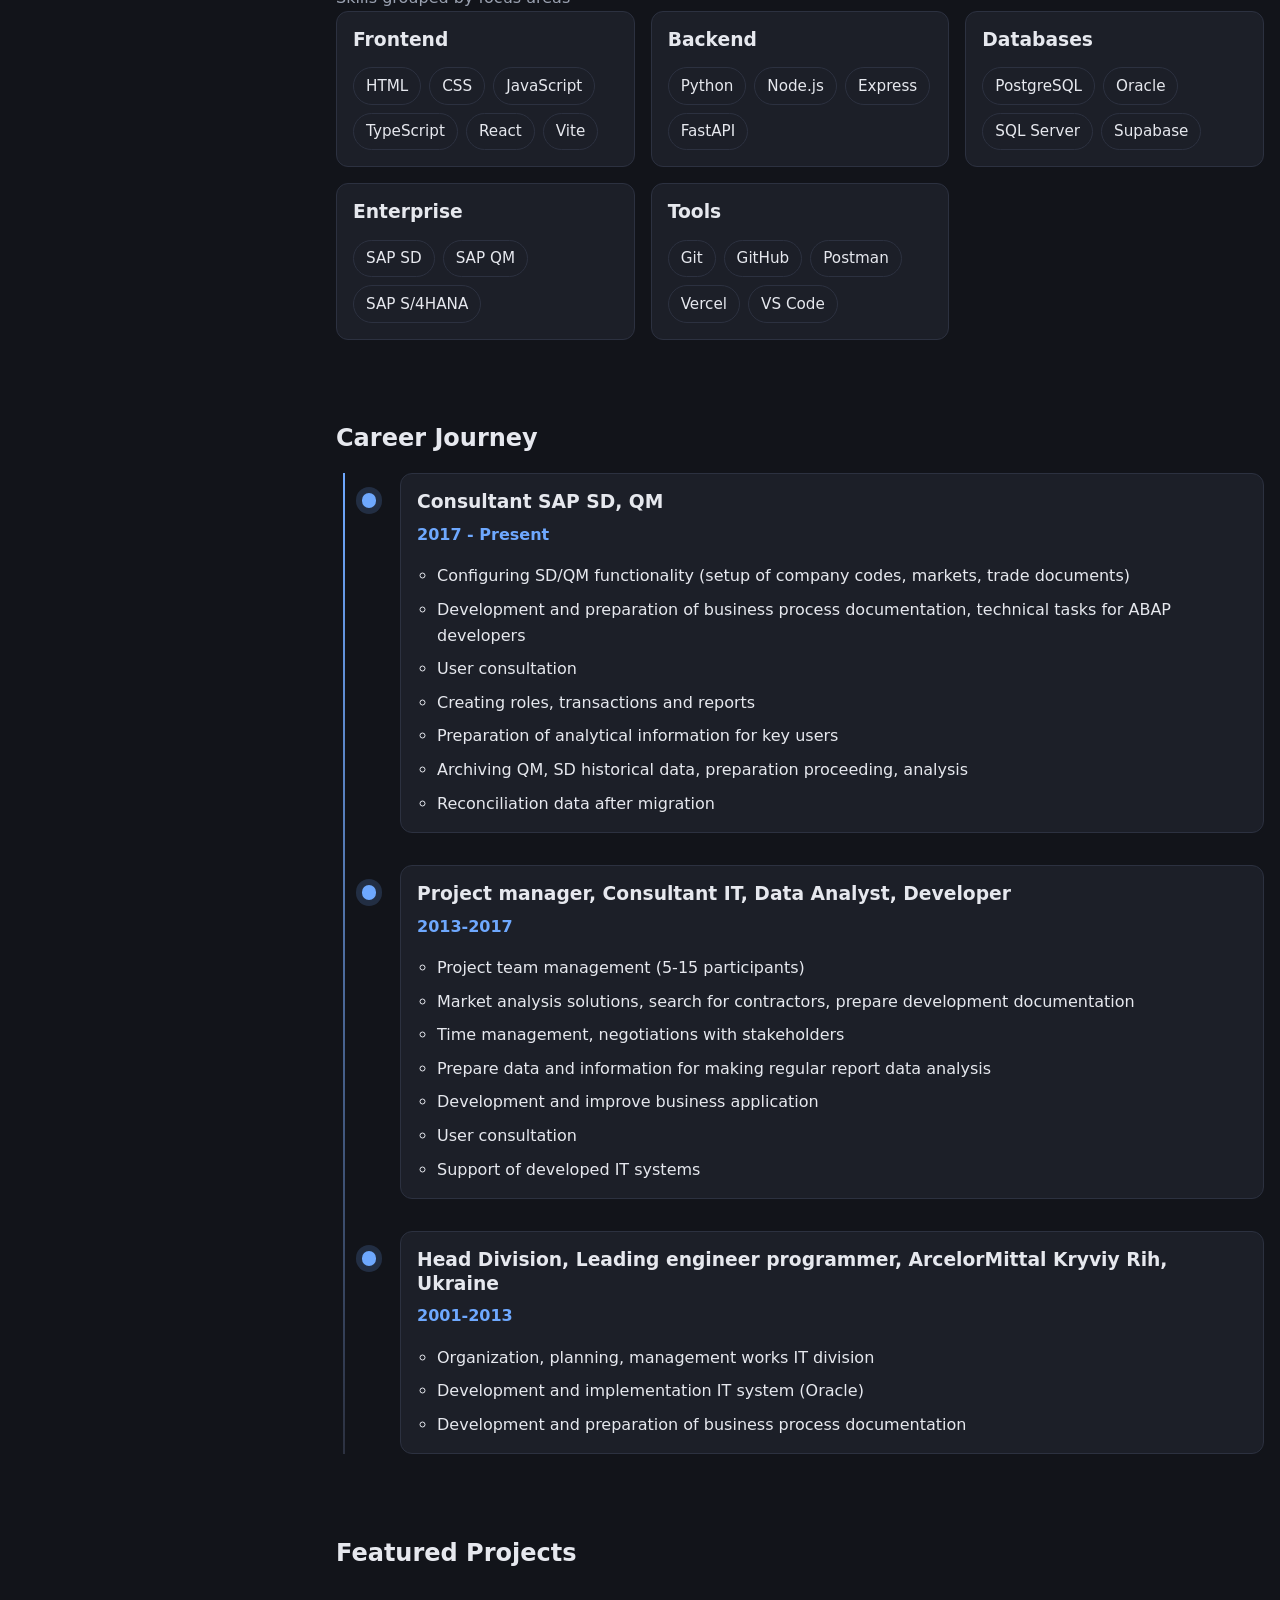
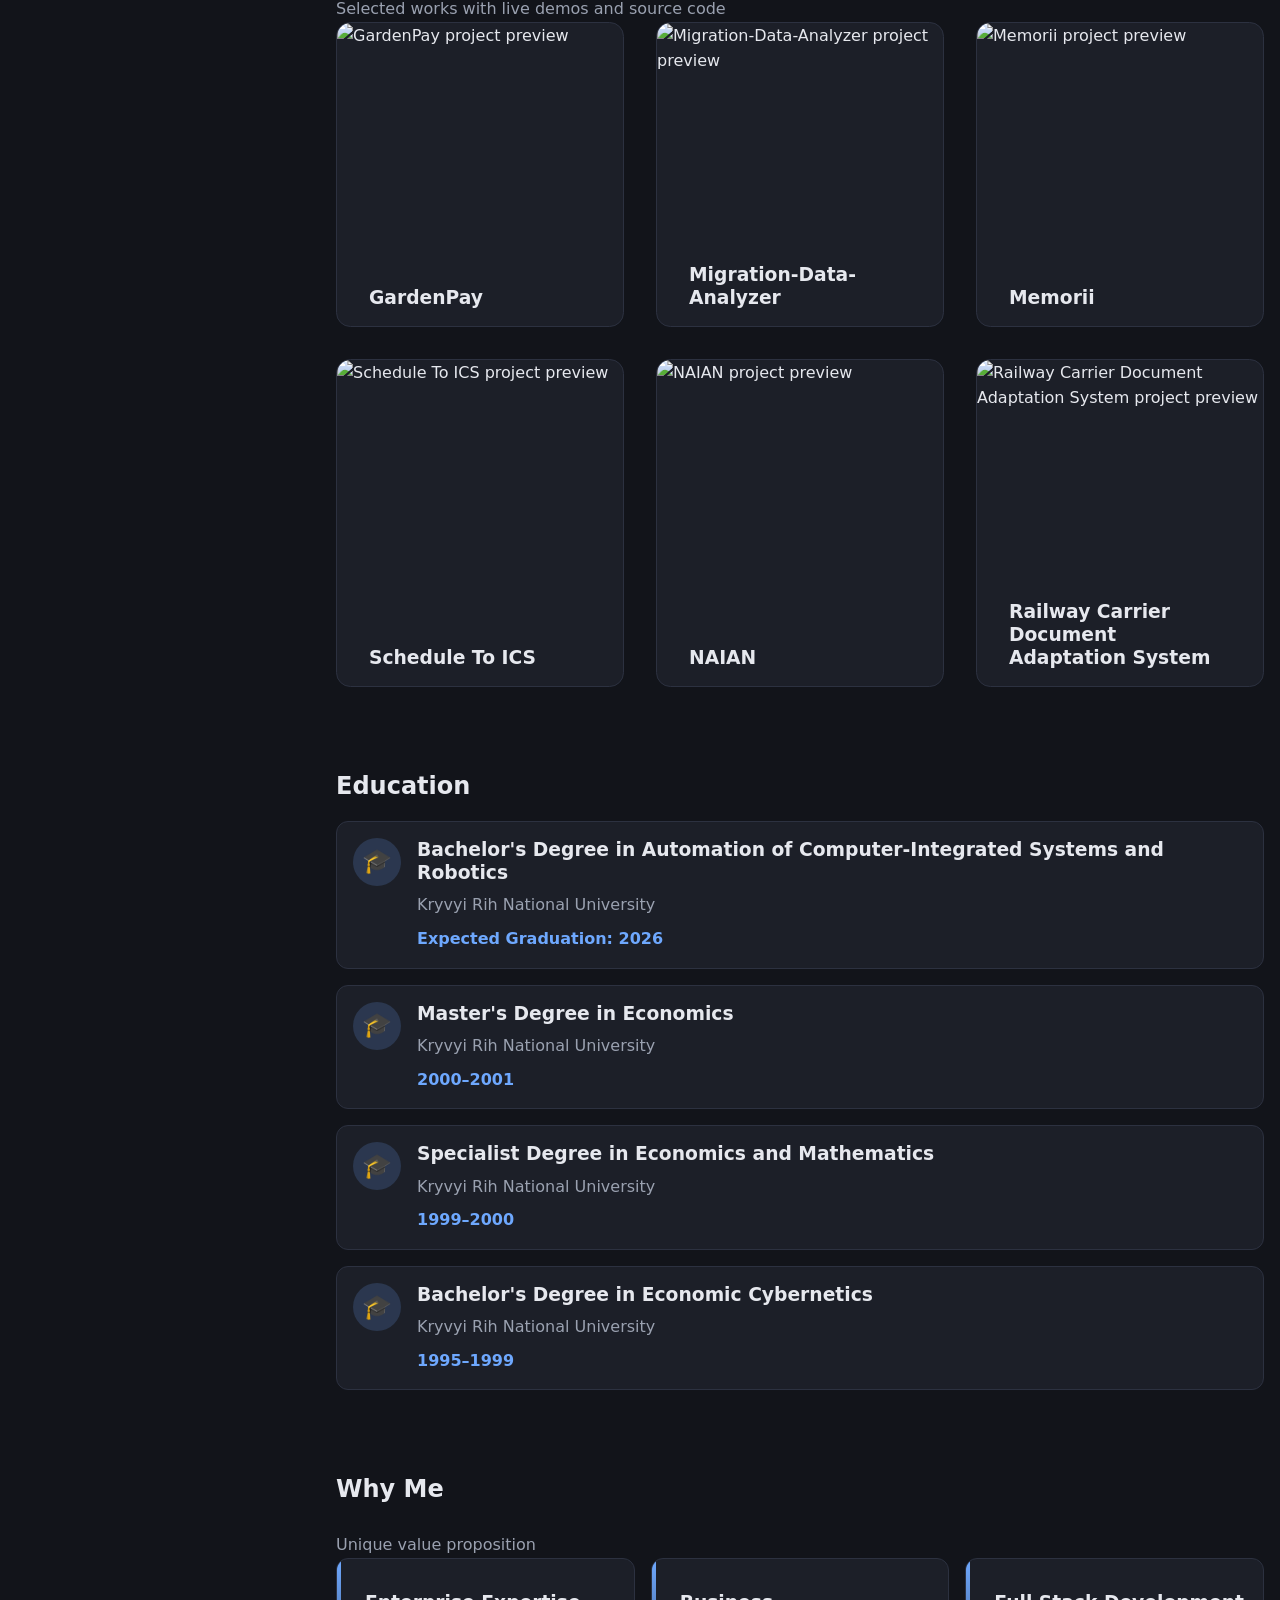
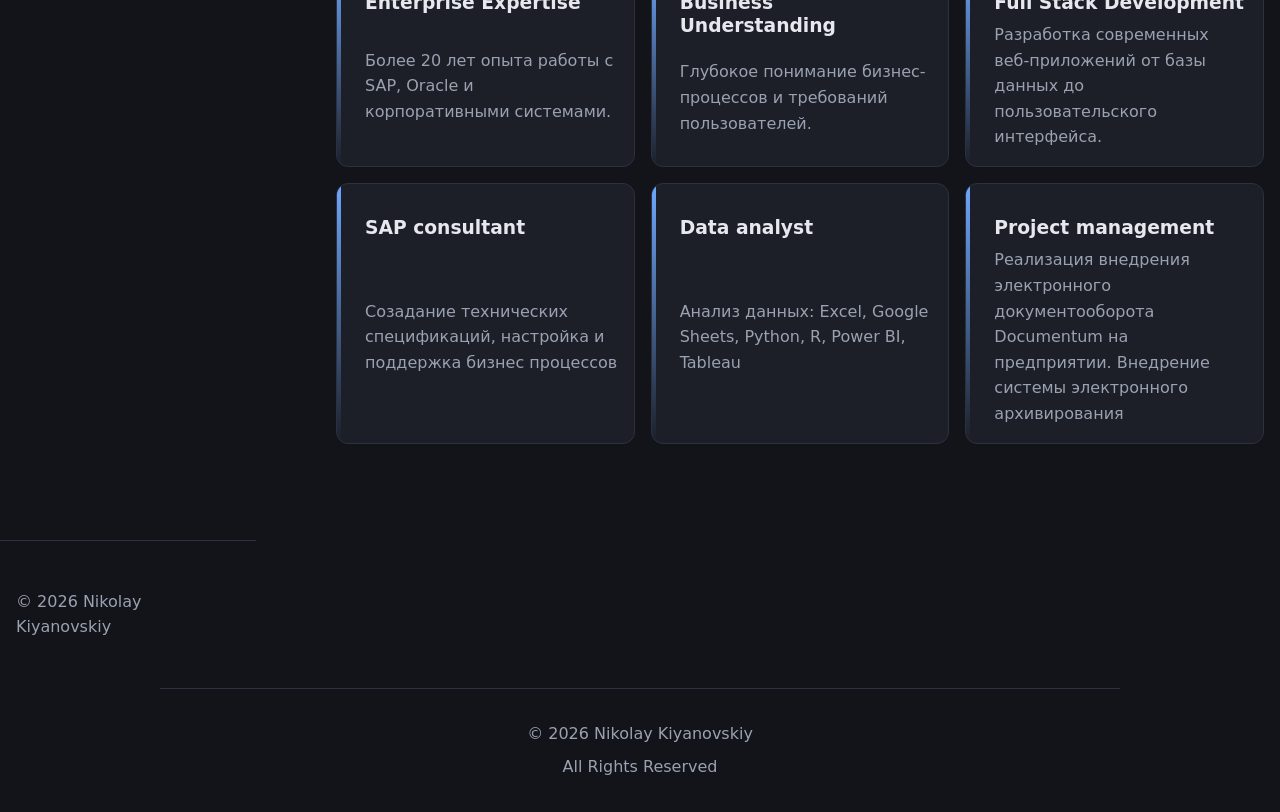
==== commit 9e1e33f9: "commit 2" ====
--- a/en/index.html
+++ b/en/index.html
@@ -12,36 +12,37 @@
   <link rel="alternate" hreflang="en" href="index.html">
 </head>
 <body>
-  <header class="site-header">
+      <header class="site-header">
     <div class="header-inner">
-      <a class="site-logo" href="index.html">Nikolay Kiyanovskiy</a>
-      <input type="checkbox" id="nav-toggle" class="nav-toggle">
-      <label for="nav-toggle" class="nav-toggle-label"><span class="visually-hidden">Menu</span></label>
-      <div class="header-menu">
-        <nav class="site-nav" aria-label="Main navigation">
-          <ul>
-            <li><a href="index.html" aria-current="page">Home</a></li>
-            <li><a href="index.html#projects">Projects</a></li>
-            <li><a href="resume.html#experience">Experience</a></li>
-            <li><a href="resume.html">Resume</a></li>
-            <li><a href="index.html#contact">Contact</a></li>
-          </ul>
-        </nav>
-        <nav class="lang-nav" aria-label="Language selection">
-          <ul>
-            <li><a href="../uk/index.html" hreflang="uk">UA</a></li>
-            <li><a href="index.html" hreflang="en" aria-current="true">EN</a></li>
-          </ul>
-        </nav>
-        <a class="btn-download" href="../files/Nikolay-Kiyanovskiy-EN.pdf" download>Download CV</a>
-      </div>
+      <div class="header-spacer"></div>
+      <nav class="lang-nav" aria-label="Language selection">
+        <ul>
+          <li><a href="../index.html" hreflang="uk">UA</a></li>
+          <li><a href="index.html" hreflang="en" aria-current="true">EN</a></li>
+        </ul>
+      </nav>
     </div>
   </header>
 
-  <main>
-    <section class="hero" aria-labelledby="hero-heading">
+  <div class="page-layout">
+    <aside class="sidebar">
+      <nav class="side-nav" aria-label="Section navigation">
+        <ul>
+          <li><a href="#home">Home</a></li>
+          <li><a href="#about">About me</a></li>
+          <li><a href="#projects">Projects</a></li>
+          <li><a href="#stack">Technical Stack</a></li>
+          <li><a href="#timeline">Career Journey</a></li>
+          <li><a href="#education">Education</a></li>
+          <li><a href="#why">Why me</a></li>
+        </ul>
+      </nav>
+    </aside>
+    <main id="home">
+    <section class="hero" id="home" aria-labelledby="hero-heading">
       <div class="hero-body">
         <h1 id="hero-heading" class="hero-name">Mikola Kiianovskyi</h1>
+        <p class="hero-tagline">20+ years of experience in business process automation, corporate system development and data analysis.</p>
                         <ul class="hero-positions">
           <li class="hero-position"><span class="hero-position-title">Full Stack Developer</span> <a class="btn btn-cv" href="../files/cv_fullstack_kiianovskyi.pdf" download>CV</a></li>
           <li class="hero-position"><span class="hero-position-title">SAP Consultant SD|QM</span> <a class="btn btn-cv" href="../files/cv_SAP_SD_consultant.pdf" download>CV</a></li>
@@ -49,13 +50,7 @@
           <li class="hero-position"><span class="hero-position-title">Data Analyst</span> <a class="btn btn-cv btn-cv--disabled" href="#" aria-disabled="true" tabindex="-1">CV</a></li>
         </ul>
         <p class="hero-description">20+ years of experience in business process automation, corporate system development and data analysis.</p>
-        <div class="hero-actions">
-          <a class="btn btn-primary" href="resume.html">View Resume</a>
-          <a class="btn btn-secondary" href="../files/Nikolay-Kiyanovskiy-EN.pdf" download>Download CV</a>
-          <a class="btn btn-secondary" href="https://github.com/nick">GitHub</a>
-          <a class="btn btn-secondary" href="https://www.linkedin.com/in/nick">LinkedIn</a>
         </div>
-      </div>
             <div class="hero-media-wrap">
         <figure class="hero-media">
           <img class="hero-photo" src="../images/foto1.jpg" alt="Професійне фото Миколи Кияновського" width="480" height="480">
@@ -71,7 +66,7 @@
       </div>
     </section>
 
-    <section class="about" aria-labelledby="about-heading">
+    <section class="about" id="about" aria-labelledby="about-heading">
       <h2 id="about-heading">About Me</h2>
       <p>IT specialist with over 20 years of experience in software development, business process automation and enterprise system support.</p>
       <p>Worked with SAP, Oracle, SQL, PostgreSQL and modern web technologies.</p>
@@ -107,7 +102,7 @@
       </ul>
     </section>
 
-    <section class="stack" aria-labelledby="stack-heading">
+    <section class="stack" id="stack" aria-labelledby="stack-heading">
       <header class="section-header">
         <h2 id="stack-heading">Technical Stack</h2>
         <p class="section-subtitle">Skills grouped by focus areas</p>
@@ -163,7 +158,7 @@
       </div>
     </section>
 
-    <section class="timeline-section" aria-labelledby="timeline-heading">
+    <section class="timeline-section" id="timeline" aria-labelledby="timeline-heading">
       <header class="section-header">
         <h2 id="timeline-heading">Career Journey</h2>
       </header>
@@ -221,7 +216,7 @@
       </ol>
     </section>
 
-    <section class="featured" id="projects" aria-labelledby="featured-heading">
+    <section class="featured" id="projects" id="projects" aria-labelledby="featured-heading">
       <header class="section-header">
         <h2 id="featured-heading">Featured Projects</h2>
         <p class="section-subtitle">Selected works with live demos and source code</p>
@@ -229,7 +224,7 @@
       <div class="projects-grid">
         <article class="project-card">
           <figure class="project-media">
-            <img src="images/project-gardenpay.svg" alt="GardenPay project preview" width="640" height="360">
+            <img src="images/GardenPay2.jpg" alt="GardenPay project preview" width="640" height="360">
             <figcaption class="project-overlay">
               <p class="project-desc">Система учета садового товарищества.</p>
               <ul class="project-tags">
@@ -251,7 +246,7 @@
 
         <article class="project-card">
           <figure class="project-media">
-            <img src="images/project-migration.svg" alt="Migration-Data-Analyzer project preview" width="640" height="360">
+            <img src="images/result2.png" alt="Migration-Data-Analyzer project preview" width="640" height="360">
             <figcaption class="project-overlay">
               <p class="project-desc">Data migration analyzer developed with React, TypeScript, Node.js, Express and Vite. Web application for comparing datasets before and after migration.</p>
               <ul class="project-tags">
@@ -274,7 +269,7 @@
 
         <article class="project-card">
           <figure class="project-media">
-            <img src="images/project-memorii.svg" alt="Memorii project preview" width="640" height="360">
+            <img src="images/Main_create_note.png" alt="Memorii project preview" width="640" height="360">
             <figcaption class="project-overlay">
               <p class="project-desc">Платформа для хранения личных знаний и воспоминаний.</p>
               <ul class="project-tags">
@@ -295,7 +290,7 @@
 
         <article class="project-card">
           <figure class="project-media">
-            <img src="images/project-schedule.svg" alt="Schedule To ICS project preview" width="640" height="360">
+            <img src="images/conv_screen.jpg" alt="Schedule To ICS project preview" width="640" height="360">
             <figcaption class="project-overlay">
               <p class="project-desc">Конвертер учебных расписаний из Excel в Google Calendar.</p>
               <ul class="project-tags">
@@ -315,7 +310,7 @@
 
         <article class="project-card">
           <figure class="project-media">
-            <img src="images/project-naian.svg" alt="NAIAN project preview" width="640" height="360">
+            <img src="images/Designer0.png" alt="NAIAN project preview" width="640" height="360">
             <figcaption class="project-overlay">
               <p class="project-desc">Regional News Intelligence Platform</p>
               <ul class="project-tags">
@@ -368,7 +363,7 @@
 
     
 
-    <section class="education" aria-labelledby="edu-heading">
+    <section class="education" id="education" aria-labelledby="edu-heading">
       <header class="section-header">
         <h2 id="edu-heading">Education</h2>
       </header>
@@ -410,7 +405,7 @@
 
     
 
-    <section class="why-me" aria-labelledby="why-heading">
+    <section class="why-me" id="why" aria-labelledby="why-heading">
       <header class="section-header">
         <h2 id="why-heading">Why Me</h2>
         <p class="section-subtitle">Unique value proposition</p>
@@ -449,7 +444,8 @@
 
   <footer class="site-footer">
     <p>© 2026 Nikolay Kiyanovskiy</p>
-  </main>
+    </main>
+  </div>
 
   <footer class="site-footer">
     <div class="footer-inner">
--- a/css/style.css
+++ b/css/style.css
@@ -528,6 +528,7 @@
   border-radius: 0.9rem;
   overflow: hidden;
   height: 100%;
+  min-height: 22rem;
   transition: transform 200ms ease, box-shadow 200ms ease, border-color 200ms ease;
 }
 
@@ -541,13 +542,15 @@
   position: relative;
   margin: 0;
   height: 100%;
+  min-height: 18rem;
 }
 
 .project-media img {
+  position: absolute;
+  inset: 0;
   display: block;
   width: 100%;
   height: 100%;
-  min-height: 14rem;
   object-fit: cover;
   transition: filter 250ms ease, transform 250ms ease;
 }
@@ -563,11 +566,12 @@
   display: flex;
   flex-direction: column;
   justify-content: center;
-  gap: var(--space-md);
-  padding: var(--space-lg);
+  gap: var(--space-sm);
+  padding: var(--space-md);
   opacity: 0;
   pointer-events: none;
   transition: opacity 250ms ease;
+  overflow-y: auto;
 }
 
 .project-card:hover .project-overlay,
@@ -579,23 +583,24 @@
 .project-desc {
   margin: 0;
   color: var(--color-text);
+  font-size: 0.85rem;
 }
 
 .project-tags {
   display: flex;
   flex-wrap: wrap;
-  gap: var(--space-sm);
+  gap: 0.3rem;
   margin: 0;
   padding: 0;
   list-style: none;
 }
 
 .project-tag {
-  padding: 0.25rem 0.6rem;
+  padding: 0.2rem 0.5rem;
   border-radius: 999px;
   border: 1px solid rgba(230, 232, 238, 0.4);
-  background-color: rgba(18, 20, 26, 0.6);
-  font-size: 0.9rem;
+  background-color: rgba(18, 20, 26, 0.7);
+  font-size: 0.75rem;
 }
 
 .project-actions {
@@ -621,6 +626,12 @@
 @media (min-width: 80rem) {
   .projects-grid {
     grid-template-columns: repeat(3, 1fr);
+  }
+  .project-media {
+    min-height: 14rem;
+  }
+  .project-card {
+    min-height: 18rem;
   }
 }
 
@@ -908,10 +919,70 @@
   padding-inline: var(--space-md);
 }
 
+.page-layout {
+  display: grid;
+  grid-template-columns: 1fr;
+  gap: var(--space-lg);
+}
+
+.sidebar {
+  display: none;
+}
+
+.side-nav ul {
+  display: grid;
+  gap: var(--space-sm);
+  margin: 0;
+  padding: 0;
+  list-style: none;
+}
+
+.side-nav a {
+  color: var(--color-text-muted);
+  text-decoration: none;
+}
+
+.side-nav a:hover {
+  color: var(--color-text);
+}
+
 main {
   padding-block: var(--space-lg);
   display: grid;
   gap: var(--space-xl);
+}
+
+@media (min-width: 72rem) {
+  body {
+    padding-top: 0;
+  }
+  .site-header {
+    position: static;
+    background: transparent;
+    border-bottom: 0;
+  }
+  .header-inner {
+    justify-content: flex-end;
+    max-width: 90rem;
+  }
+  .page-layout {
+    grid-template-columns: 16rem 1fr;
+    max-width: 90rem;
+    margin-inline: auto;
+    gap: var(--space-xl);
+  }
+  .sidebar {
+    display: block;
+    position: sticky;
+    top: var(--space-lg);
+    align-self: start;
+  }
+  .side-nav {
+    padding: var(--space-lg) var(--space-md);
+    background-color: var(--color-surface);
+    border: 1px solid var(--color-border);
+    border-radius: 0.75rem;
+  }
 }
 
 
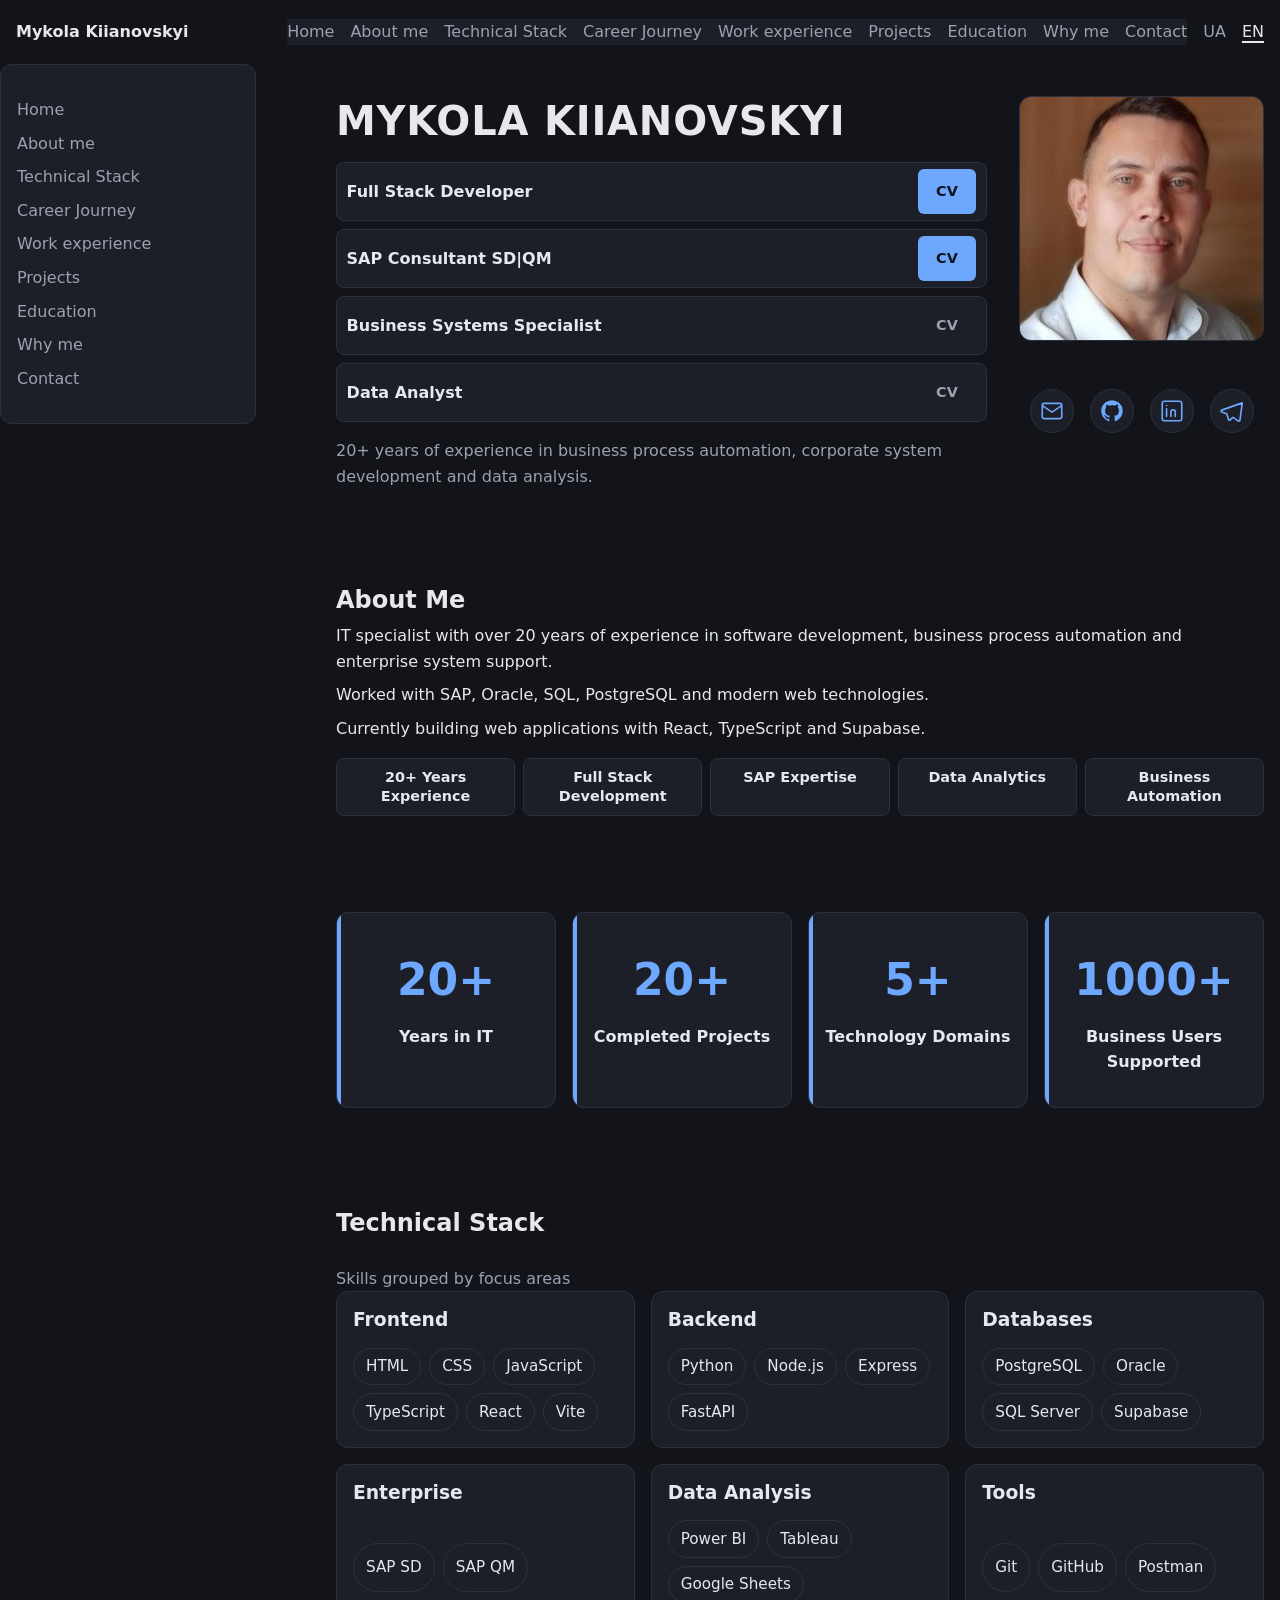
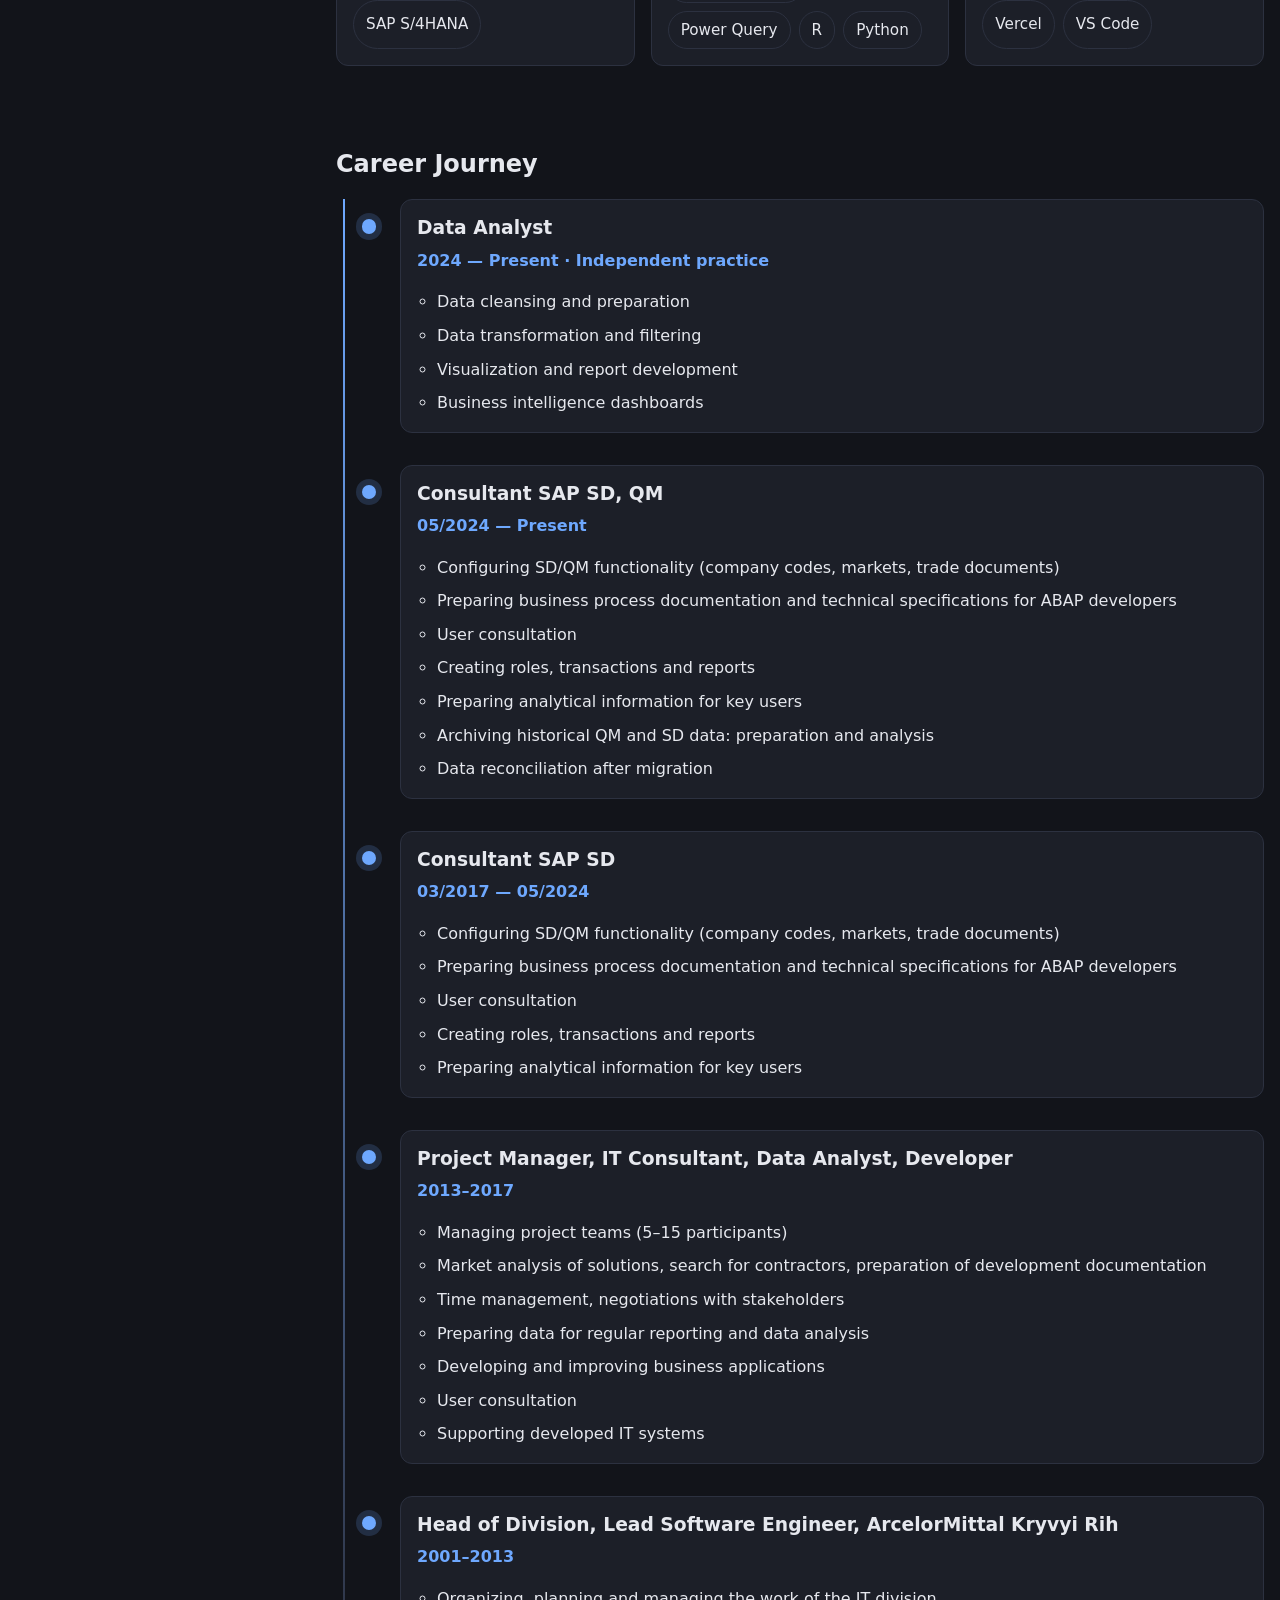
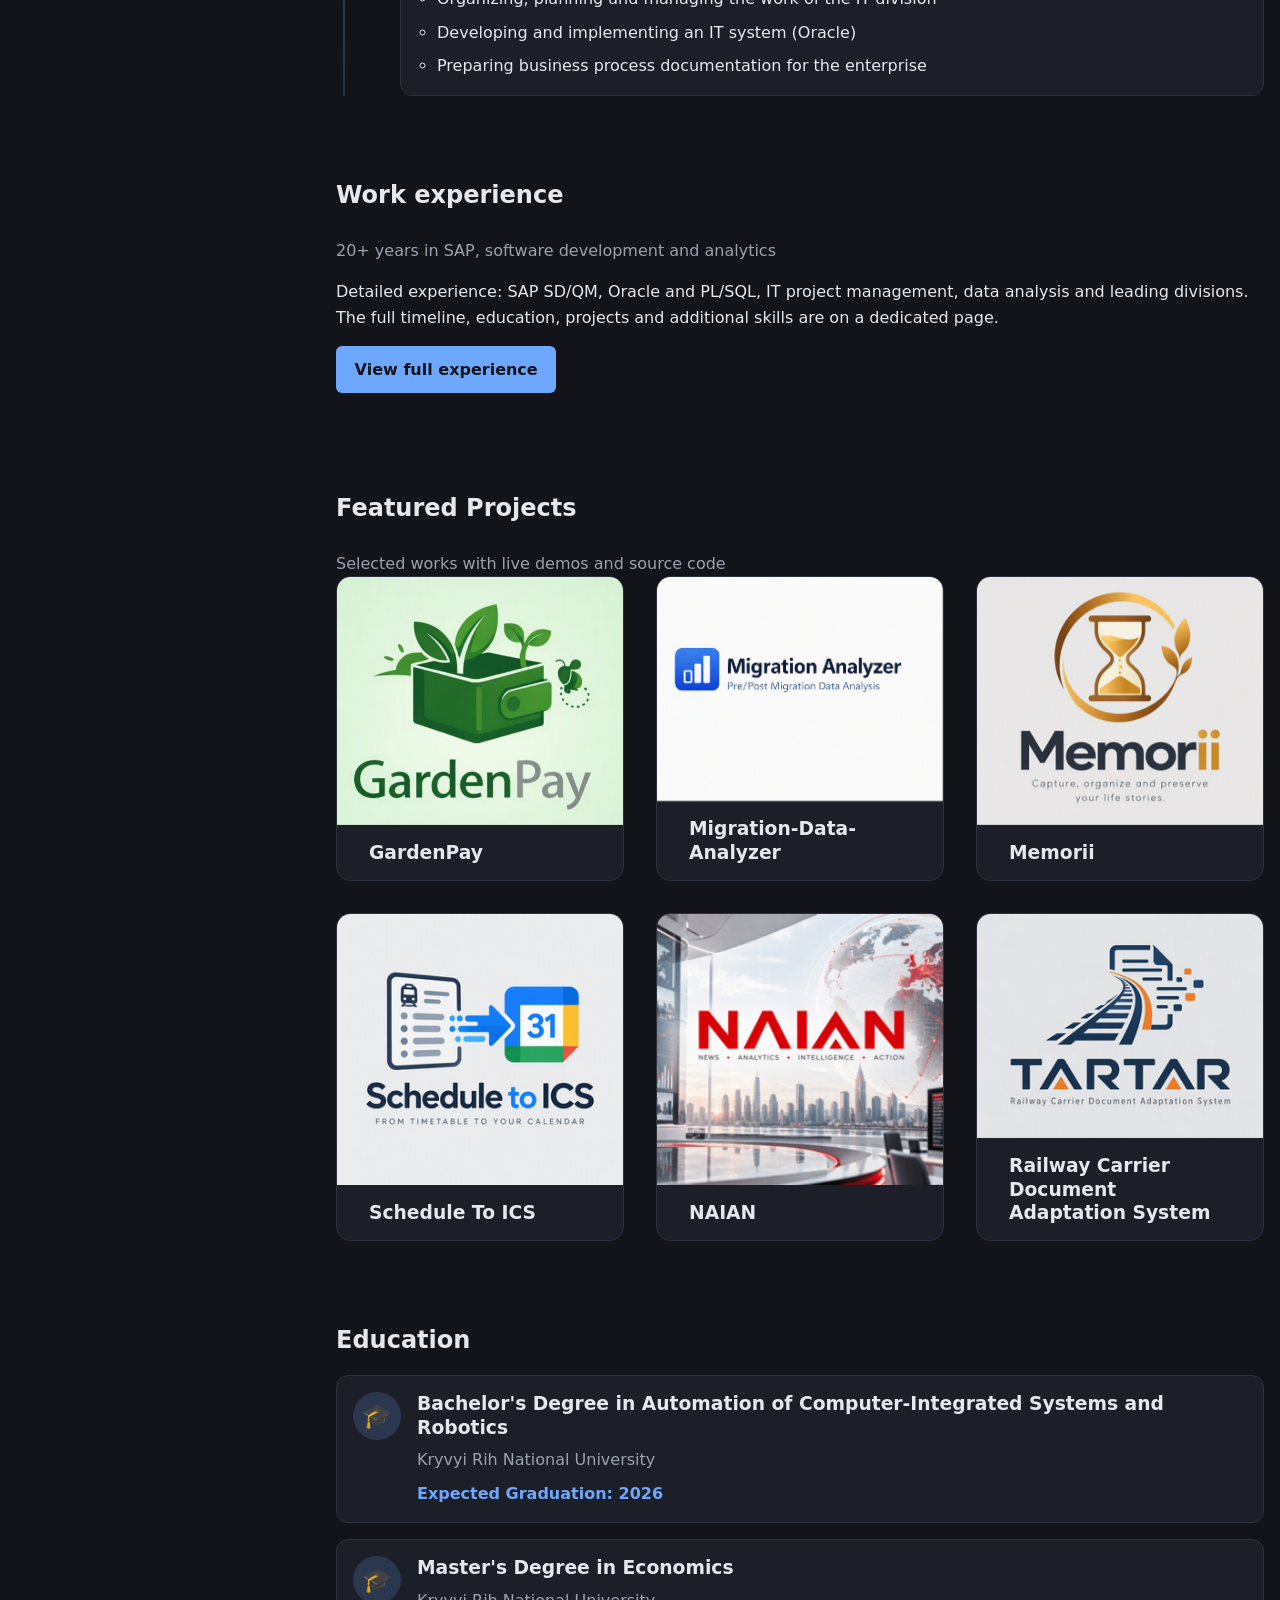
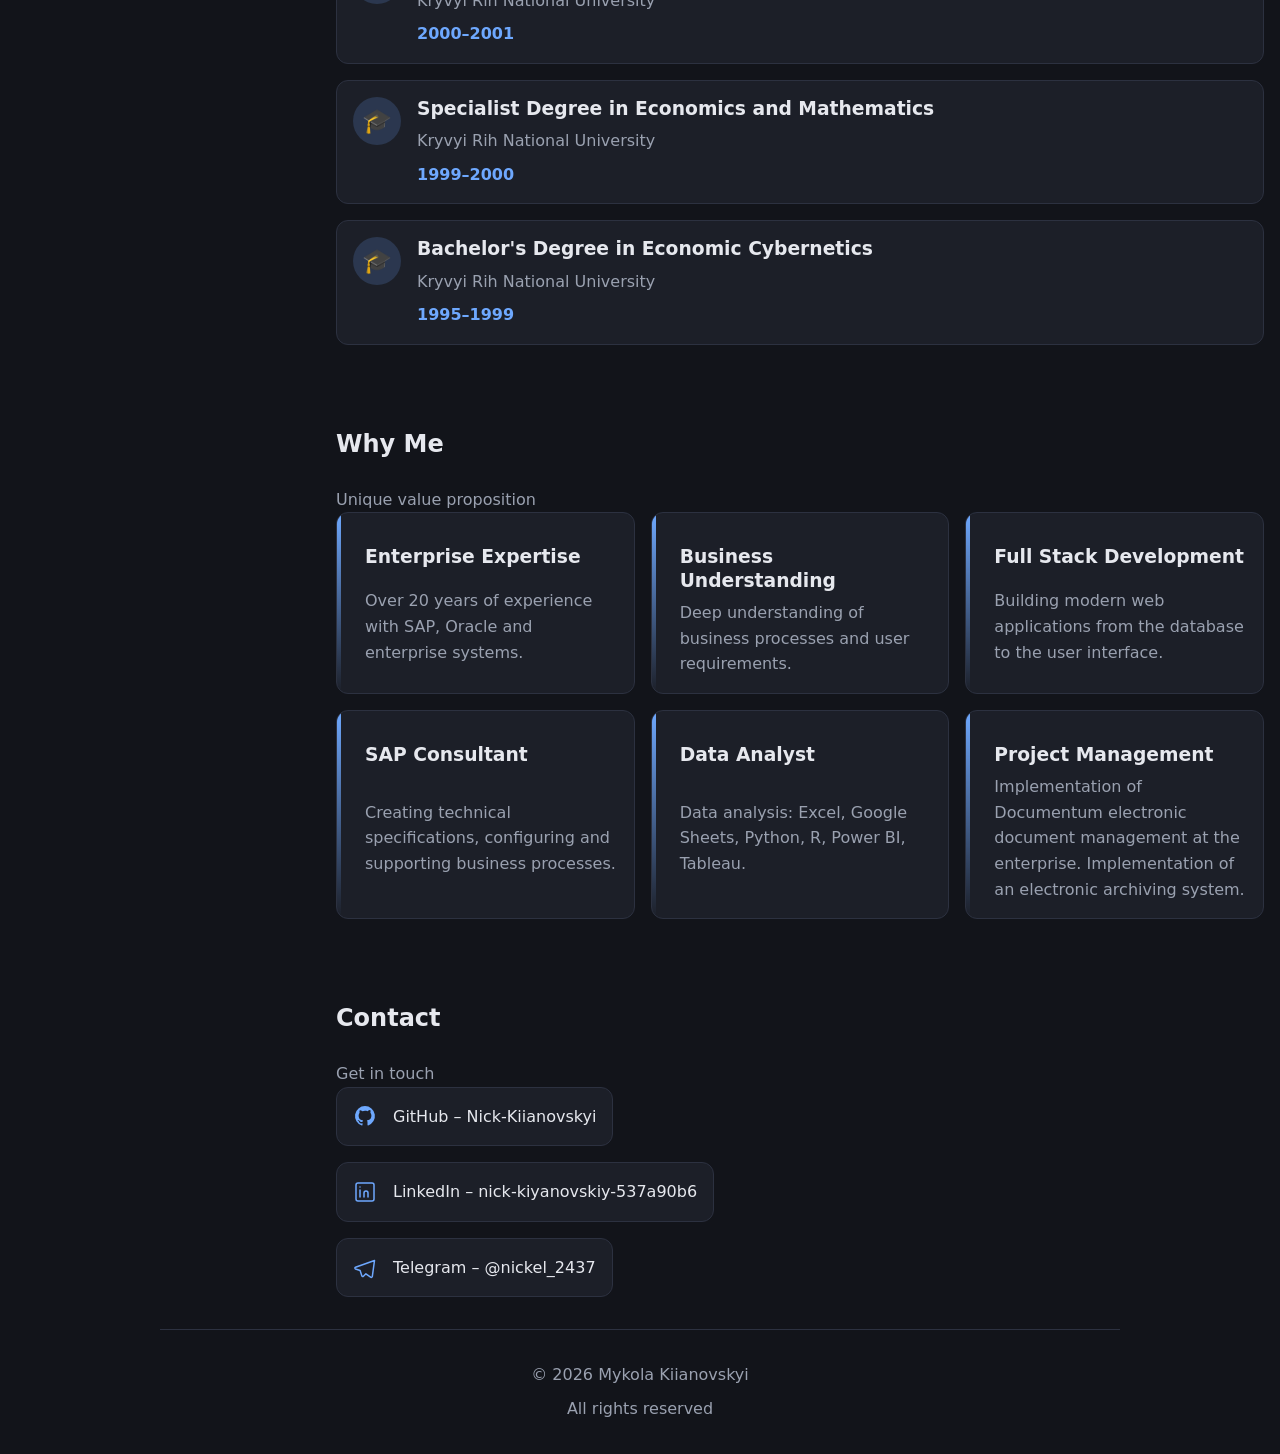
==== commit 972799db: "Finalize bilingual portfolio and work experience pages" ====
--- a/en/index.html
+++ b/en/index.html
@@ -1,457 +1,988 @@
-<!DOCTYPE html>
+<!doctype html>
 <html lang="en">
-<head>
-  <meta charset="UTF-8">
-  <meta name="viewport" content="width=device-width, initial-scale=1.0">
-  <title>Nikolay Kiyanovskiy — portfolio</title>
-  <meta name="description" content="Personal portfolio of Nikolay Kiyanovskiy: projects, skills, contacts.">
-  <link rel="icon" href="../favicon.ico" type="image/x-icon">
-  <link rel="stylesheet" href="../css/style.css" media="all">
-  <link rel="stylesheet" href="../css/print.css" media="print">
-  <link rel="alternate" hreflang="uk" href="../uk/index.html">
-  <link rel="alternate" hreflang="en" href="index.html">
-</head>
-<body>
-      <header class="site-header">
-    <div class="header-inner">
-      <div class="header-spacer"></div>
-      <nav class="lang-nav" aria-label="Language selection">
-        <ul>
-          <li><a href="../index.html" hreflang="uk">UA</a></li>
-          <li><a href="index.html" hreflang="en" aria-current="true">EN</a></li>
-        </ul>
-      </nav>
+  <head>
+    <meta charset="UTF-8" />
+    <meta name="viewport" content="width=device-width, initial-scale=1.0" />
+    <title>Mykola Kiianovskyi — portfolio</title>
+    <meta
+      name="description"
+      content="Personal portfolio of Mykola Kiianovskyi: projects, skills, contacts."
+    />
+    <link rel="icon" href="../favicon.ico" type="image/x-icon" />
+    <link rel="stylesheet" href="../css/style.css" media="all" />
+    <link rel="stylesheet" href="../css/print.css" media="print" />
+    <link rel="alternate" hreflang="uk" href="../index.html" />
+    <link rel="alternate" hreflang="en" href="index.html" />
+  </head>
+  <body>
+    <header class="site-header">
+      <div class="header-inner">
+        <a class="site-logo" href="index.html">Mykola Kiianovskyi</a>
+        <input type="checkbox" id="nav-toggle" class="nav-toggle" />
+        <label for="nav-toggle" class="nav-toggle-label"
+          ><span class="visually-hidden">Menu</span></label
+        >
+        <div class="header-menu">
+          <nav class="site-nav" aria-label="Section navigation">
+            <ul>
+              <li><a href="#home">Home</a></li>
+              <li><a href="#about">About me</a></li>
+              <li><a href="#stack">Technical Stack</a></li>
+              <li><a href="#timeline">Career Journey</a></li>
+              <li><a href="#work_experience">Work experience</a></li>
+              <li><a href="#projects">Projects</a></li>
+              <li><a href="#education">Education</a></li>
+              <li><a href="#why">Why me</a></li>
+              <li><a href="#contact">Contact</a></li>
+            </ul>
+          </nav>
+        </div>
+        <nav class="lang-nav" aria-label="Language selection">
+          <ul>
+            <li><a href="../index.html" hreflang="uk">UA</a></li>
+            <li><a href="index.html" hreflang="en" aria-current="true">EN</a></li>
+          </ul>
+        </nav>
+      </div>
+    </header>
+
+    <div class="page-layout">
+      <aside class="sidebar">
+        <nav class="side-nav" aria-label="Section navigation">
+          <ul>
+            <li><a href="#home">Home</a></li>
+            <li><a href="#about">About me</a></li>
+            <li><a href="#stack">Technical Stack</a></li>
+            <li><a href="#timeline">Career Journey</a></li>
+            <li><a href="#work_experience">Work experience</a></li>
+            <li><a href="#projects">Projects</a></li>
+            <li><a href="#education">Education</a></li>
+            <li><a href="#why">Why me</a></li>
+            <li><a href="#contact">Contact</a></li>
+          </ul>
+        </nav>
+      </aside>
+
+      <main>
+        <section class="hero" id="home" aria-labelledby="hero-heading">
+          <div class="hero-body">
+            <h1 id="hero-heading" class="hero-name">Mykola Kiianovskyi</h1>
+            <ul class="hero-positions">
+              <li class="hero-position">
+                <span class="hero-position-title">Full Stack Developer</span>
+                <a
+                  class="btn btn-cv"
+                  href="../files/cv_fullstack_kiianovskyi.pdf"
+                  download
+                  >CV</a
+                >
+              </li>
+              <li class="hero-position">
+                <span class="hero-position-title">SAP Consultant SD|QM</span>
+                <a
+                  class="btn btn-cv"
+                  href="../files/cv_SAP_SD_consultant.pdf"
+                  download
+                  >CV</a
+                >
+              </li>
+              <li class="hero-position">
+                <span class="hero-position-title">Business Systems Specialist</span>
+                <a
+                  class="btn btn-cv btn-cv--disabled"
+                  href="#"
+                  aria-disabled="true"
+                  tabindex="-1"
+                  >CV</a
+                >
+              </li>
+              <li class="hero-position">
+                <span class="hero-position-title">Data Analyst</span>
+                <a
+                  class="btn btn-cv btn-cv--disabled"
+                  href="#"
+                  aria-disabled="true"
+                  tabindex="-1"
+                  >CV</a
+                >
+              </li>
+            </ul>
+            <p class="hero-description">
+              20+ years of experience in business process automation, corporate
+              system development and data analysis.
+            </p>
+          </div>
+          <div class="hero-media-wrap">
+            <figure class="hero-media">
+              <img
+                class="hero-photo"
+                src="../images/foto1.jpg"
+                alt="Professional photo of Mykola Kiianovskyi"
+                width="480"
+                height="480"
+              />
+            </figure>
+            <div class="hero-contacts">
+              <ul class="contact-list contact-list--icons">
+                <li class="contact-item">
+                  <a
+                    class="contact-icon-link"
+                    href="mailto:k.creideiki@gmail.com"
+                    aria-label="Email"
+                    ><svg
+                      class="contact-icon"
+                      width="26"
+                      height="26"
+                      viewBox="0 0 24 24"
+                    >
+                      <rect
+                        x="3"
+                        y="5"
+                        width="18"
+                        height="14"
+                        rx="2"
+                        fill="none"
+                        stroke="currentColor"
+                        stroke-width="1.5"
+                      />
+                      <path
+                        d="M3 7l9 6 9-6"
+                        fill="none"
+                        stroke="currentColor"
+                        stroke-width="1.5"
+                      /></svg
+                  ></a>
+                </li>
+                <li class="contact-item">
+                  <a
+                    class="contact-icon-link"
+                    href="https://github.com/Nick-Kiianovskyi"
+                    target="_blank"
+                    rel="noopener"
+                    aria-label="GitHub"
+                    ><svg
+                      class="contact-icon"
+                      width="26"
+                      height="26"
+                      viewBox="0 0 24 24"
+                    >
+                      <path
+                        d="M12 2a10 10 0 0 0-3.16 19.49c.5.09.68-.22.68-.48v-1.7c-2.78.6-3.37-1.34-3.37-1.34-.45-1.15-1.1-1.46-1.1-1.46-.9-.62.07-.6.07-.6 1 .07 1.53 1.03 1.53 1.03.9 1.52 2.34 1.08 2.91.83.09-.65.35-1.08.63-1.33-2.22-.25-4.55-1.11-4.55-4.94 0-1.09.39-1.98 1.03-2.68-.1-.25-.45-1.27.1-2.64 0 0 .84-.27 2.75 1.02A9.56 9.56 0 0 1 12 6.8c.85 0 1.71.11 2.51.33 1.91-1.29 2.75-1.02 2.75-1.02.55 1.37.2 2.39.1 2.64.64.7 1.03 1.59 1.03 2.68 0 3.84-2.34 4.69-4.57 4.94.36.31.68.92.68 1.85v2.75c0 .27.18.58.69.48A10 10 0 0 0 12 2z"
+                        fill="currentColor"
+                      /></svg
+                  ></a>
+                </li>
+                <li class="contact-item">
+                  <a
+                    class="contact-icon-link"
+                    href="https://www.linkedin.com/in/nick-kiyanovskiy-537a90b6"
+                    target="_blank"
+                    rel="noopener"
+                    aria-label="LinkedIn"
+                    ><svg
+                      class="contact-icon"
+                      width="26"
+                      height="26"
+                      viewBox="0 0 24 24"
+                    >
+                      <rect
+                        x="3"
+                        y="3"
+                        width="18"
+                        height="18"
+                        rx="2"
+                        fill="none"
+                        stroke="currentColor"
+                        stroke-width="1.5"
+                      />
+                      <path
+                        d="M7 10v7M7 7v.01M11 17v-4a2 2 0 1 1 4 0v4"
+                        fill="none"
+                        stroke="currentColor"
+                        stroke-width="1.5"
+                        stroke-linecap="round"
+                      /></svg
+                  ></a>
+                </li>
+                <li class="contact-item">
+                  <a
+                    class="contact-icon-link"
+                    href="https://t.me/nickel_2437"
+                    target="_blank"
+                    rel="noopener"
+                    aria-label="Telegram"
+                    ><svg
+                      class="contact-icon"
+                      width="26"
+                      height="26"
+                      viewBox="0 0 24 24"
+                    >
+                      <path
+                        d="M21.5 4.5L2.5 11.2c-.8.3-.8 1.5 0 1.8l4.6 1.5 1.7 5.3c.2.7 1.1.9 1.6.4l2.5-2.4 4.7 3.4c.6.4 1.5.1 1.7-.6L21.5 4.5z"
+                        fill="none"
+                        stroke="currentColor"
+                        stroke-width="1.5"
+                        stroke-linejoin="round"
+                      /></svg
+                  ></a>
+                </li>
+              </ul>
+            </div>
+          </div>
+        </section>
+
+        <section class="about" id="about" aria-labelledby="about-heading">
+          <h2 id="about-heading">About Me</h2>
+          <p>
+            IT specialist with over 20 years of experience in software
+            development, business process automation and enterprise system
+            support.
+          </p>
+          <p>
+            Worked with SAP, Oracle, SQL, PostgreSQL and modern web
+            technologies.
+          </p>
+          <p>
+            Currently building web applications with React, TypeScript and
+            Supabase.
+          </p>
+          <ul class="about-cards">
+            <li class="about-card">20+ Years Experience</li>
+            <li class="about-card">Full Stack Development</li>
+            <li class="about-card">SAP Expertise</li>
+            <li class="about-card">Data Analytics</li>
+            <li class="about-card">Business Automation</li>
+          </ul>
+        </section>
+
+        <section class="statistics" aria-labelledby="stats-heading">
+          <h2 id="stats-heading" class="visually-hidden">Statistics</h2>
+          <ul class="stats-grid">
+            <li class="stat-card">
+              <p class="stat-value">20+</p>
+              <p class="stat-label">Years in IT</p>
+            </li>
+            <li class="stat-card">
+              <p class="stat-value">20+</p>
+              <p class="stat-label">Completed Projects</p>
+            </li>
+            <li class="stat-card">
+              <p class="stat-value">5+</p>
+              <p class="stat-label">Technology Domains</p>
+            </li>
+            <li class="stat-card">
+              <p class="stat-value">1000+</p>
+              <p class="stat-label">Business Users Supported</p>
+            </li>
+          </ul>
+        </section>
+
+        <section class="stack" id="stack" aria-labelledby="stack-heading">
+          <header class="section-header">
+            <h2 id="stack-heading">Technical Stack</h2>
+            <p class="section-subtitle">Skills grouped by focus areas</p>
+          </header>
+          <div class="stack-grid">
+            <article class="stack-group">
+              <h3>Frontend</h3>
+              <ul class="tag-list">
+                <li class="tag">HTML</li>
+                <li class="tag">CSS</li>
+                <li class="tag">JavaScript</li>
+                <li class="tag">TypeScript</li>
+                <li class="tag">React</li>
+                <li class="tag">Vite</li>
+              </ul>
+            </article>
+            <article class="stack-group">
+              <h3>Backend</h3>
+              <ul class="tag-list">
+                <li class="tag">Python</li>
+                <li class="tag">Node.js</li>
+                <li class="tag">Express</li>
+                <li class="tag">FastAPI</li>
+              </ul>
+            </article>
+            <article class="stack-group">
+              <h3>Databases</h3>
+              <ul class="tag-list">
+                <li class="tag">PostgreSQL</li>
+                <li class="tag">Oracle</li>
+                <li class="tag">SQL Server</li>
+                <li class="tag">Supabase</li>
+              </ul>
+            </article>
+            <article class="stack-group">
+              <h3>Enterprise</h3>
+              <ul class="tag-list">
+                <li class="tag">SAP SD</li>
+                <li class="tag">SAP QM</li>
+                <li class="tag">SAP S/4HANA</li>
+              </ul>
+            </article>
+            <article class="stack-group">
+              <h3>Data Analysis</h3>
+              <ul class="tag-list">
+                <li class="tag">Power BI</li>
+                <li class="tag">Tableau</li>
+                <li class="tag">Google Sheets</li>
+                <li class="tag">Power Query</li>
+                <li class="tag">R</li>
+                <li class="tag">Python</li>
+              </ul>
+            </article>
+            <article class="stack-group">
+              <h3>Tools</h3>
+              <ul class="tag-list">
+                <li class="tag">Git</li>
+                <li class="tag">GitHub</li>
+                <li class="tag">Postman</li>
+                <li class="tag">Vercel</li>
+                <li class="tag">VS Code</li>
+              </ul>
+            </article>
+          </div>
+        </section>
+
+        <section
+          class="timeline-section"
+          id="timeline"
+          aria-labelledby="timeline-heading"
+        >
+          <header class="section-header">
+            <h2 id="timeline-heading">Career Journey</h2>
+          </header>
+          <ol class="timeline">
+            <li class="timeline-item">
+              <div class="timeline-marker"></div>
+              <article class="timeline-card">
+                <header class="timeline-card-header">
+                  <h3>Data Analyst</h3>
+                  <p class="timeline-period">
+                    2024 — Present · Independent practice
+                  </p>
+                </header>
+                <ul class="timeline-list">
+                  <li>Data cleansing and preparation</li>
+                  <li>Data transformation and filtering</li>
+                  <li>Visualization and report development</li>
+                  <li>Business intelligence dashboards</li>
+                </ul>
+              </article>
+            </li>
+            <li class="timeline-item">
+              <div class="timeline-marker"></div>
+              <article class="timeline-card">
+                <header class="timeline-card-header">
+                  <h3>Consultant SAP SD, QM</h3>
+                  <p class="timeline-period">05/2024 — Present</p>
+                </header>
+                <ul class="timeline-list">
+                  <li>
+                    Configuring SD/QM functionality (company codes, markets,
+                    trade documents)
+                  </li>
+                  <li>
+                    Preparing business process documentation and technical
+                    specifications for ABAP developers
+                  </li>
+                  <li>User consultation</li>
+                  <li>Creating roles, transactions and reports</li>
+                  <li>Preparing analytical information for key users</li>
+                  <li>
+                    Archiving historical QM and SD data: preparation and
+                    analysis
+                  </li>
+                  <li>Data reconciliation after migration</li>
+                </ul>
+              </article>
+            </li>
+            <li class="timeline-item">
+              <div class="timeline-marker"></div>
+              <article class="timeline-card">
+                <header class="timeline-card-header">
+                  <h3>Consultant SAP SD</h3>
+                  <p class="timeline-period">03/2017 — 05/2024</p>
+                </header>
+                <ul class="timeline-list">
+                  <li>
+                    Configuring SD/QM functionality (company codes, markets,
+                    trade documents)
+                  </li>
+                  <li>
+                    Preparing business process documentation and technical
+                    specifications for ABAP developers
+                  </li>
+                  <li>User consultation</li>
+                  <li>Creating roles, transactions and reports</li>
+                  <li>Preparing analytical information for key users</li>
+                </ul>
+              </article>
+            </li>
+            <li class="timeline-item">
+              <div class="timeline-marker"></div>
+              <article class="timeline-card">
+                <header class="timeline-card-header">
+                  <h3>
+                    Project Manager, IT Consultant, Data Analyst, Developer
+                  </h3>
+                  <p class="timeline-period">2013–2017</p>
+                </header>
+                <ul class="timeline-list">
+                  <li>Managing project teams (5–15 participants)</li>
+                  <li>
+                    Market analysis of solutions, search for contractors,
+                    preparation of development documentation
+                  </li>
+                  <li>Time management, negotiations with stakeholders</li>
+                  <li>
+                    Preparing data for regular reporting and data analysis
+                  </li>
+                  <li>Developing and improving business applications</li>
+                  <li>User consultation</li>
+                  <li>Supporting developed IT systems</li>
+                </ul>
+              </article>
+            </li>
+            <li class="timeline-item">
+              <div class="timeline-marker"></div>
+              <article class="timeline-card">
+                <header class="timeline-card-header">
+                  <h3>
+                    Head of Division, Lead Software Engineer, ArcelorMittal
+                    Kryvyi Rih
+                  </h3>
+                  <p class="timeline-period">2001–2013</p>
+                </header>
+                <ul class="timeline-list">
+                  <li>
+                    Organizing, planning and managing the work of the IT
+                    division
+                  </li>
+                  <li>Developing and implementing an IT system (Oracle)</li>
+                  <li>
+                    Preparing business process documentation for the enterprise
+                  </li>
+                </ul>
+              </article>
+            </li>
+          </ol>
+        </section>
+
+        <section
+          class="work-experience"
+          id="work_experience"
+          aria-labelledby="work-experience-heading"
+        >
+          <header class="section-header">
+            <h2 id="work-experience-heading">Work experience</h2>
+            <p class="section-subtitle">
+              20+ years in SAP, software development and analytics
+            </p>
+          </header>
+          <p>
+            Detailed experience: SAP SD/QM, Oracle and PL/SQL, IT project
+            management, data analysis and leading divisions. The full timeline,
+            education, projects and additional skills are on a dedicated page.
+          </p>
+          <p>
+            <a class="btn btn-primary" href="../work_experience_EN.html"
+              >View full experience</a
+            >
+          </p>
+        </section>
+
+        <section
+          class="featured"
+          id="projects"
+          aria-labelledby="featured-heading"
+        >
+          <header class="section-header">
+            <h2 id="featured-heading">Featured Projects</h2>
+            <p class="section-subtitle">
+              Selected works with live demos and source code
+            </p>
+          </header>
+          <div class="projects-grid">
+            <article class="project-card">
+              <figure class="project-media">
+                <img
+                  src="../images/GP1.jpg"
+                  alt="GardenPay project preview"
+                  width="640"
+                  height="360"
+                  loading="lazy"
+                  decoding="async"
+                />
+                <figcaption class="project-overlay">
+                  <p class="project-desc">
+                    Accounting system for a gardening community.
+                  </p>
+                  <ul class="project-tags">
+                    <li class="project-tag">React</li>
+                    <li class="project-tag">TypeScript</li>
+                    <li class="project-tag">PostgreSQL</li>
+                    <li class="project-tag">Supabase</li>
+                  </ul>
+                  <div class="project-actions">
+                    <a
+                      class="btn btn-primary"
+                      href="https://garden-pay-seven.vercel.app/"
+                      target="_blank"
+                      rel="noopener"
+                      >Live Demo</a
+                    >
+                    <a
+                      class="btn btn-secondary"
+                      href="https://github.com/Nick-Kiianovskyi/GardenPay"
+                      target="_blank"
+                      rel="noopener"
+                      >GitHub</a
+                    >
+                  </div>
+                </figcaption>
+              </figure>
+              <div class="project-header">
+                <h3>GardenPay</h3>
+              </div>
+            </article>
+
+            <article class="project-card">
+              <figure class="project-media">
+                <img
+                  src="../images/MA2.png"
+                  alt="Migration-Data-Analyzer project preview"
+                  width="640"
+                  height="360"
+                  loading="lazy"
+                  decoding="async"
+                />
+                <figcaption class="project-overlay">
+                  <p class="project-desc">
+                    Data migration analyzer built with React, TypeScript,
+                    Node.js, Express and Vite. A web application for comparing
+                    datasets before and after migration.
+                  </p>
+                  <ul class="project-tags">
+                    <li class="project-tag">React</li>
+                    <li class="project-tag">TypeScript</li>
+                    <li class="project-tag">Node.js</li>
+                    <li class="project-tag">Express</li>
+                    <li class="project-tag">Vite</li>
+                  </ul>
+                  <div class="project-actions">
+                    <a
+                      class="btn btn-primary"
+                      href="https://migrato-five.vercel.app/"
+                      target="_blank"
+                      rel="noopener"
+                      >Demo</a
+                    >
+                    <a
+                      class="btn btn-secondary"
+                      href="https://github.com/Nick-Kiianovskyi/Migration-Data-Analyzer"
+                      target="_blank"
+                      rel="noopener"
+                      >GitHub</a
+                    >
+                  </div>
+                </figcaption>
+              </figure>
+              <div class="project-header">
+                <h3>Migration-Data-Analyzer</h3>
+              </div>
+            </article>
+
+            <article class="project-card">
+              <figure class="project-media">
+                <img
+                  src="../images/memorii1.png"
+                  alt="Memorii project preview"
+                  width="640"
+                  height="360"
+                  loading="lazy"
+                  decoding="async"
+                />
+                <figcaption class="project-overlay">
+                  <p class="project-desc">
+                    A platform for storing personal knowledge and memories.
+                  </p>
+                  <ul class="project-tags">
+                    <li class="project-tag">React</li>
+                    <li class="project-tag">Node.js</li>
+                    <li class="project-tag">PostgreSQL</li>
+                  </ul>
+                  <div class="project-actions">
+                    <a
+                      class="btn btn-primary"
+                      href="https://memorii-gamma.vercel.app/"
+                      target="_blank"
+                      rel="noopener"
+                      >Demo</a
+                    >
+                    <a
+                      class="btn btn-secondary"
+                      href="https://github.com/Nick-Kiianovskyi/memorii"
+                      target="_blank"
+                      rel="noopener"
+                      >GitHub</a
+                    >
+                  </div>
+                </figcaption>
+              </figure>
+              <div class="project-header">
+                <h3>Memorii</h3>
+              </div>
+            </article>
+
+            <article class="project-card">
+              <figure class="project-media">
+                <img
+                  src="../images/Conv_ICS1.png"
+                  alt="Schedule To ICS project preview"
+                  width="640"
+                  height="360"
+                  loading="lazy"
+                  decoding="async"
+                />
+                <figcaption class="project-overlay">
+                  <p class="project-desc">
+                    A converter of school schedules from Excel to Google
+                    Calendar.
+                  </p>
+                  <ul class="project-tags">
+                    <li class="project-tag">Python</li>
+                    <li class="project-tag">OpenPyXL</li>
+                  </ul>
+                  <div class="project-actions">
+                    <a
+                      class="btn btn-primary"
+                      href="https://conv-schedule.vercel.app/"
+                      target="_blank"
+                      rel="noopener"
+                      >Demo</a
+                    >
+                    <a
+                      class="btn btn-secondary"
+                      href="https://github.com/Nick-Kiianovskyi/Conv_schedule"
+                      target="_blank"
+                      rel="noopener"
+                      >GitHub</a
+                    >
+                  </div>
+                </figcaption>
+              </figure>
+              <div class="project-header">
+                <h3>Schedule To ICS</h3>
+              </div>
+            </article>
+
+            <article class="project-card">
+              <figure class="project-media">
+                <img
+                  src="../images/Designer0.png"
+                  alt="NAIAN project preview"
+                  width="640"
+                  height="360"
+                  loading="lazy"
+                  decoding="async"
+                />
+                <figcaption class="project-overlay">
+                  <p class="project-desc">
+                    Regional News Intelligence Platform.
+                  </p>
+                  <ul class="project-tags">
+                    <li class="project-tag">React 19</li>
+                    <li class="project-tag">TypeScript</li>
+                    <li class="project-tag">Vite</li>
+                    <li class="project-tag">TanStack Query</li>
+                    <li class="project-tag">React Router</li>
+                    <li class="project-tag">FastAPI</li>
+                    <li class="project-tag">Python</li>
+                    <li class="project-tag">SQLAlchemy</li>
+                    <li class="project-tag">PostgreSQL (Supabase)</li>
+                    <li class="project-tag">Celery / APScheduler</li>
+                    <li class="project-tag">RSS + BeautifulSoup</li>
+                    <li class="project-tag">OpenAI API</li>
+                    <li class="project-tag">Vercel + Railway</li>
+                  </ul>
+                  <div class="project-actions">
+                    <a class="btn btn-primary" href="#naian-coming-soon"
+                      >Demo</a
+                    >
+                    <a
+                      class="btn btn-secondary"
+                      href="https://github.com/Nick-Kiianovskyi/NAIAN"
+                      target="_blank"
+                      rel="noopener"
+                      >GitHub</a
+                    >
+                  </div>
+                </figcaption>
+              </figure>
+              <div class="project-header">
+                <h3>NAIAN</h3>
+              </div>
+            </article>
+
+            <article class="project-card">
+              <figure class="project-media">
+                <img
+                  src="../images/tartar0.png"
+                  alt="Railway Carrier Document Adaptation System project preview"
+                  width="640"
+                  height="360"
+                  loading="lazy"
+                  decoding="async"
+                />
+                <figcaption class="project-overlay">
+                  <p class="project-desc">
+                    Automated adaptation of railway transportation acts
+                    received from carriers.
+                  </p>
+                  <ul class="project-tags">
+                    <li class="project-tag">Excel</li>
+                    <li class="project-tag">VBA</li>
+                    <li class="project-tag">SQL</li>
+                  </ul>
+                  <div class="project-actions">
+                    <a
+                      class="btn btn-secondary"
+                      href="https://github.com/Nick-Kiianovskyi"
+                      target="_blank"
+                      rel="noopener"
+                      >GitHub</a
+                    >
+                  </div>
+                </figcaption>
+              </figure>
+              <div class="project-header">
+                <h3>Railway Carrier Document Adaptation System</h3>
+              </div>
+            </article>
+          </div>
+        </section>
+
+        <div
+          class="notice"
+          id="naian-coming-soon"
+          role="dialog"
+          aria-modal="true"
+          aria-labelledby="naian-coming-soon-title"
+        >
+          <a
+            class="notice-backdrop"
+            href="#projects"
+            aria-label="Close notification"
+          ></a>
+          <div class="notice-dialog">
+            <h2 id="naian-coming-soon-title">Project in development</h2>
+            <p>The NAIAN demo will be available soon. Thank you for understanding!</p>
+            <a class="btn btn-primary" href="#projects">Close</a>
+          </div>
+        </div>
+
+        <section class="education" id="education" aria-labelledby="edu-heading">
+          <header class="section-header">
+            <h2 id="edu-heading">Education</h2>
+          </header>
+          <div class="edu-grid">
+            <article class="edu-card">
+              <div class="edu-icon" aria-hidden="true">🎓</div>
+              <div class="edu-body">
+                <h3>
+                  Bachelor's Degree in Automation of Computer-Integrated Systems
+                  and Robotics
+                </h3>
+                <p class="edu-institution">Kryvyi Rih National University</p>
+                <p class="edu-meta">Expected Graduation: 2026</p>
+              </div>
+            </article>
+            <article class="edu-card">
+              <div class="edu-icon" aria-hidden="true">🎓</div>
+              <div class="edu-body">
+                <h3>Master's Degree in Economics</h3>
+                <p class="edu-institution">Kryvyi Rih National University</p>
+                <p class="edu-meta">2000–2001</p>
+              </div>
+            </article>
+            <article class="edu-card">
+              <div class="edu-icon" aria-hidden="true">🎓</div>
+              <div class="edu-body">
+                <h3>Specialist Degree in Economics and Mathematics</h3>
+                <p class="edu-institution">Kryvyi Rih National University</p>
+                <p class="edu-meta">1999–2000</p>
+              </div>
+            </article>
+            <article class="edu-card">
+              <div class="edu-icon" aria-hidden="true">🎓</div>
+              <div class="edu-body">
+                <h3>Bachelor's Degree in Economic Cybernetics</h3>
+                <p class="edu-institution">Kryvyi Rih National University</p>
+                <p class="edu-meta">1995–1999</p>
+              </div>
+            </article>
+          </div>
+        </section>
+
+        <section class="why-me" id="why" aria-labelledby="why-heading">
+          <header class="section-header">
+            <h2 id="why-heading">Why Me</h2>
+            <p class="section-subtitle">Unique value proposition</p>
+          </header>
+          <div class="why-grid">
+            <article class="why-card">
+              <h3>Enterprise Expertise</h3>
+              <p>
+                Over 20 years of experience with SAP, Oracle and enterprise
+                systems.
+              </p>
+            </article>
+            <article class="why-card">
+              <h3>Business Understanding</h3>
+              <p>
+                Deep understanding of business processes and user requirements.
+              </p>
+            </article>
+            <article class="why-card">
+              <h3>Full Stack Development</h3>
+              <p>
+                Building modern web applications from the database to the user
+                interface.
+              </p>
+            </article>
+            <article class="why-card">
+              <h3>SAP Consultant</h3>
+              <p>
+                Creating technical specifications, configuring and supporting
+                business processes.
+              </p>
+            </article>
+            <article class="why-card">
+              <h3>Data Analyst</h3>
+              <p>
+                Data analysis: Excel, Google Sheets, Python, R, Power BI,
+                Tableau.
+              </p>
+            </article>
+            <article class="why-card">
+              <h3>Project Management</h3>
+              <p>
+                Implementation of Documentum electronic document management at
+                the enterprise. Implementation of an electronic archiving
+                system.
+              </p>
+            </article>
+          </div>
+        </section>
+
+        <section
+          class="contact-section"
+          id="contact"
+          aria-labelledby="contact-heading"
+        >
+          <header class="section-header">
+            <h2 id="contact-heading">Contact</h2>
+            <p class="section-subtitle">Get in touch</p>
+          </header>
+          <div class="contact-layout">
+            <ul class="contact-list">
+              <li class="contact-item">
+                <a
+                  class="contact-link"
+                  href="https://github.com/Nick-Kiianovskyi"
+                  target="_blank"
+                  rel="noopener"
+                >
+                  <svg
+                    class="contact-icon"
+                    width="24"
+                    height="24"
+                    viewBox="0 0 24 24"
+                    aria-hidden="true"
+                    focusable="false"
+                  >
+                    <path
+                      d="M12 2a10 10 0 0 0-3.16 19.49c.5.09.68-.22.68-.48v-1.7c-2.78.6-3.37-1.34-3.37-1.34-.45-1.15-1.1-1.46-1.1-1.46-.9-.62.07-.6.07-.6 1 .07 1.53 1.03 1.53 1.03.9 1.52 2.34 1.08 2.91.83.09-.65.35-1.08.63-1.33-2.22-.25-4.55-1.11-4.55-4.94 0-1.09.39-1.98 1.03-2.68-.1-.25-.45-1.27.1-2.64 0 0 .84-.27 2.75 1.02A9.56 9.56 0 0 1 12 6.8c.85 0 1.71.11 2.51.33 1.91-1.29 2.75-1.02 2.75-1.02.55 1.37.2 2.39.1 2.64.64.7 1.03 1.59 1.03 2.68 0 3.84-2.34 4.69-4.57 4.94.36.31.68.92.68 1.85v2.75c0 .27.18.58.69.48A10 10 0 0 0 12 2z"
+                      fill="currentColor"
+                    />
+                  </svg>
+                  <span>GitHub – Nick-Kiianovskyi</span>
+                </a>
+              </li>
+              <li class="contact-item">
+                <a
+                  class="contact-link"
+                  href="https://www.linkedin.com/in/nick-kiyanovskiy-537a90b6"
+                  target="_blank"
+                  rel="noopener"
+                >
+                  <svg
+                    class="contact-icon"
+                    width="24"
+                    height="24"
+                    viewBox="0 0 24 24"
+                    aria-hidden="true"
+                    focusable="false"
+                  >
+                    <rect
+                      x="3"
+                      y="3"
+                      width="18"
+                      height="18"
+                      rx="2"
+                      fill="none"
+                      stroke="currentColor"
+                      stroke-width="1.5"
+                    />
+                    <path
+                      d="M7 10v7M7 7v.01M11 17v-4a2 2 0 1 1 4 0v4"
+                      fill="none"
+                      stroke="currentColor"
+                      stroke-width="1.5"
+                      stroke-linecap="round"
+                    />
+                  </svg>
+                  <span>LinkedIn – nick-kiyanovskiy-537a90b6</span>
+                </a>
+              </li>
+              <li class="contact-item">
+                <a
+                  class="contact-link"
+                  href="https://t.me/nickel_2437"
+                  target="_blank"
+                  rel="noopener"
+                >
+                  <svg
+                    class="contact-icon"
+                    width="24"
+                    height="24"
+                    viewBox="0 0 24 24"
+                    aria-hidden="true"
+                    focusable="false"
+                  >
+                    <path
+                      d="M21.5 4.5L2.5 11.2c-.8.3-.8 1.5 0 1.8l4.6 1.5 1.7 5.3c.2.7 1.1.9 1.6.4l2.5-2.4 4.7 3.4c.6.4 1.5.1 1.7-.6L21.5 4.5z"
+                      fill="none"
+                      stroke="currentColor"
+                      stroke-width="1.5"
+                      stroke-linejoin="round"
+                    />
+                  </svg>
+                  <span>Telegram – @nickel_2437</span>
+                </a>
+              </li>
+            </ul>
+          </div>
+        </section>
+      </main>
     </div>
-  </header>
-
-  <div class="page-layout">
-    <aside class="sidebar">
-      <nav class="side-nav" aria-label="Section navigation">
-        <ul>
-          <li><a href="#home">Home</a></li>
-          <li><a href="#about">About me</a></li>
-          <li><a href="#projects">Projects</a></li>
-          <li><a href="#stack">Technical Stack</a></li>
-          <li><a href="#timeline">Career Journey</a></li>
-          <li><a href="#education">Education</a></li>
-          <li><a href="#why">Why me</a></li>
-        </ul>
-      </nav>
-    </aside>
-    <main id="home">
-    <section class="hero" id="home" aria-labelledby="hero-heading">
-      <div class="hero-body">
-        <h1 id="hero-heading" class="hero-name">Mikola Kiianovskyi</h1>
-        <p class="hero-tagline">20+ years of experience in business process automation, corporate system development and data analysis.</p>
-                        <ul class="hero-positions">
-          <li class="hero-position"><span class="hero-position-title">Full Stack Developer</span> <a class="btn btn-cv" href="../files/cv_fullstack_kiianovskyi.pdf" download>CV</a></li>
-          <li class="hero-position"><span class="hero-position-title">SAP Consultant SD|QM</span> <a class="btn btn-cv" href="../files/cv_SAP_SD_consultant.pdf" download>CV</a></li>
-          <li class="hero-position"><span class="hero-position-title">Business Systems Specialist</span> <a class="btn btn-cv btn-cv--disabled" href="#" aria-disabled="true" tabindex="-1">CV</a></li>
-          <li class="hero-position"><span class="hero-position-title">Data Analyst</span> <a class="btn btn-cv btn-cv--disabled" href="#" aria-disabled="true" tabindex="-1">CV</a></li>
-        </ul>
-        <p class="hero-description">20+ years of experience in business process automation, corporate system development and data analysis.</p>
-        </div>
-            <div class="hero-media-wrap">
-        <figure class="hero-media">
-          <img class="hero-photo" src="../images/foto1.jpg" alt="Професійне фото Миколи Кияновського" width="480" height="480">
-        </figure>
-        <div class="hero-contacts">
-          <ul class="contact-list contact-list--icons">
-            <li class="contact-item"><a class="contact-icon-link" href="mailto:k.creideiki@gmail.com" aria-label="Email"><svg class="contact-icon" width="26" height="26" viewBox="0 0 24 24"><rect x="3" y="5" width="18" height="14" rx="2" fill="none" stroke="currentColor" stroke-width="1.5"/><path d="M3 7l9 6 9-6" fill="none" stroke="currentColor" stroke-width="1.5"/></svg></a></li>
-            <li class="contact-item"><a class="contact-icon-link" href="https://github.com/Nick-Kiianovskyi" target="_blank" rel="noopener" aria-label="GitHub"><svg class="contact-icon" width="26" height="26" viewBox="0 0 24 24"><path d="M12 2a10 10 0 0 0-3.16 19.49c.5.09.68-.22.68-.48v-1.7c-2.78.6-3.37-1.34-3.37-1.34-.45-1.15-1.1-1.46-1.1-1.46-.9-.62.07-.6.07-.6 1 .07 1.53 1.03 1.53 1.03.9 1.52 2.34 1.08 2.91.83.09-.65.35-1.08.63-1.33-2.22-.25-4.55-1.11-4.55-4.94 0-1.09.39-1.98 1.03-2.68-.1-.25-.45-1.27.1-2.64 0 0 .84-.27 2.75 1.02A9.56 9.56 0 0 1 12 6.8c.85 0 1.71.11 2.51.33 1.91-1.29 2.75-1.02 2.75-1.02.55 1.37.2 2.39.1 2.64.64.7 1.03 1.59 1.03 2.68 0 3.84-2.34 4.69-4.57 4.94.36.31.68.92.68 1.85v2.75c0 .27.18.58.69.48A10 10 0 0 0 12 2z" fill="currentColor"/></svg></a></li>
-            <li class="contact-item"><a class="contact-icon-link" href="https://www.linkedin.com/in/nick-kiyanovskiy-537a90b6" target="_blank" rel="noopener" aria-label="LinkedIn"><svg class="contact-icon" width="26" height="26" viewBox="0 0 24 24"><rect x="3" y="3" width="18" height="18" rx="2" fill="none" stroke="currentColor" stroke-width="1.5"/><path d="M7 10v7M7 7v.01M11 17v-4a2 2 0 1 1 4 0v4" fill="none" stroke="currentColor" stroke-width="1.5" stroke-linecap="round"/></svg></a></li>
-            <li class="contact-item"><a class="contact-icon-link" href="https://t.me/k_creideiki" target="_blank" rel="noopener" aria-label="Telegram"><svg class="contact-icon" width="26" height="26" viewBox="0 0 24 24"><path d="M21.5 4.5L2.5 11.2c-.8.3-.8 1.5 0 1.8l4.6 1.5 1.7 5.3c.2.7 1.1.9 1.6.4l2.5-2.4 4.7 3.4c.6.4 1.5.1 1.7-.6L21.5 4.5z" fill="none" stroke="currentColor" stroke-width="1.5" stroke-linejoin="round"/></svg></a></li>
-          </ul>
-        </div>
+
+    <footer class="site-footer">
+      <div class="footer-inner">
+        <p>© 2026 Mykola Kiianovskyi</p>
+        <p>All rights reserved</p>
       </div>
-    </section>
-
-    <section class="about" id="about" aria-labelledby="about-heading">
-      <h2 id="about-heading">About Me</h2>
-      <p>IT specialist with over 20 years of experience in software development, business process automation and enterprise system support.</p>
-      <p>Worked with SAP, Oracle, SQL, PostgreSQL and modern web technologies.</p>
-      <p>Currently building web applications with React, TypeScript and Supabase.</p>
-      <ul class="about-cards">
-        <li class="about-card">20+ Years Experience</li>
-        <li class="about-card">Full Stack Development</li>
-        <li class="about-card">SAP Expertise</li>
-        <li class="about-card">Data Analytics</li>
-        <li class="about-card">Business Automation</li>
-      </ul>
-    </section>
-
-    <section class="statistics" aria-labelledby="stats-heading">
-      <h2 id="stats-heading" class="visually-hidden">Statistics</h2>
-      <ul class="stats-grid">
-        <li class="stat-card">
-          <p class="stat-value">20+</p>
-          <p class="stat-label">Years in IT</p>
-        </li>
-        <li class="stat-card">
-          <p class="stat-value">20+</p>
-          <p class="stat-label">Completed Projects</p>
-        </li>
-        <li class="stat-card">
-          <p class="stat-value">5+</p>
-          <p class="stat-label">Technology Domains</p>
-        </li>
-        <li class="stat-card">
-          <p class="stat-value">1000+</p>
-          <p class="stat-label">Business Users Supported</p>
-        </li>
-      </ul>
-    </section>
-
-    <section class="stack" id="stack" aria-labelledby="stack-heading">
-      <header class="section-header">
-        <h2 id="stack-heading">Technical Stack</h2>
-        <p class="section-subtitle">Skills grouped by focus areas</p>
-      </header>
-      <div class="stack-grid">
-        <article class="stack-group">
-          <h3>Frontend</h3>
-          <ul class="tag-list">
-            <li class="tag">HTML</li>
-            <li class="tag">CSS</li>
-            <li class="tag">JavaScript</li>
-            <li class="tag">TypeScript</li>
-            <li class="tag">React</li>
-            <li class="tag">Vite</li>
-          </ul>
-        </article>
-        <article class="stack-group">
-          <h3>Backend</h3>
-          <ul class="tag-list">
-            <li class="tag">Python</li>
-            <li class="tag">Node.js</li>
-            <li class="tag">Express</li>
-            <li class="tag">FastAPI</li>
-          </ul>
-        </article>
-        <article class="stack-group">
-          <h3>Databases</h3>
-          <ul class="tag-list">
-            <li class="tag">PostgreSQL</li>
-            <li class="tag">Oracle</li>
-            <li class="tag">SQL Server</li>
-            <li class="tag">Supabase</li>
-          </ul>
-        </article>
-        <article class="stack-group">
-          <h3>Enterprise</h3>
-          <ul class="tag-list">
-            <li class="tag">SAP SD</li>
-            <li class="tag">SAP QM</li>
-            <li class="tag">SAP S/4HANA</li>
-          </ul>
-        </article>
-        <article class="stack-group">
-          <h3>Tools</h3>
-          <ul class="tag-list">
-            <li class="tag">Git</li>
-            <li class="tag">GitHub</li>
-            <li class="tag">Postman</li>
-            <li class="tag">Vercel</li>
-            <li class="tag">VS Code</li>
-          </ul>
-        </article>
-      </div>
-    </section>
-
-    <section class="timeline-section" id="timeline" aria-labelledby="timeline-heading">
-      <header class="section-header">
-        <h2 id="timeline-heading">Career Journey</h2>
-      </header>
-      <ol class="timeline">
-        <li class="timeline-item">
-          <div class="timeline-marker"></div>
-          <article class="timeline-card">
-            <header class="timeline-card-header">
-              <h3>Consultant SAP SD, QM</h3>
-              <p class="timeline-period">2017 - Present</p>
-            </header>
-            <ul class="timeline-list">
-              <li>Configuring SD/QM functionality (setup of company codes, markets, trade documents)</li>
-              <li>Development and preparation of business process documentation, technical tasks for ABAP developers</li>
-              <li>User consultation</li>
-              <li>Creating roles, transactions and reports</li>
-              <li>Preparation of analytical information for key users</li>
-              <li>Archiving QM, SD historical data, preparation proceeding, analysis</li>
-              <li>Reconciliation data after migration</li>
-            </ul>
-          </article>
-        </li>
-        <li class="timeline-item">
-          <div class="timeline-marker"></div>
-          <article class="timeline-card">
-            <header class="timeline-card-header">
-              <h3>Project manager, Consultant IT, Data Analyst, Developer</h3>
-              <p class="timeline-period">2013-2017</p>
-            </header>
-            <ul class="timeline-list">
-              <li>Project team management (5-15 participants)</li>
-              <li>Market analysis solutions, search for contractors, prepare development documentation</li>
-              <li>Time management, negotiations with stakeholders</li>
-              <li>Prepare data and information for making regular report data analysis</li>
-              <li>Development and improve business application</li>
-              <li>User consultation</li>
-              <li>Support of developed IT systems</li>
-            </ul>
-          </article>
-        </li>
-        <li class="timeline-item">
-          <div class="timeline-marker"></div>
-          <article class="timeline-card">
-            <header class="timeline-card-header">
-              <h3>Head Division, Leading engineer programmer, ArcelorMittal Kryviy Rih, Ukraine</h3>
-              <p class="timeline-period">2001-2013</p>
-            </header>
-            <ul class="timeline-list">
-              <li>Organization, planning, management works IT division</li>
-              <li>Development and implementation IT system (Oracle)</li>
-              <li>Development and preparation of business process documentation</li>
-            </ul>
-          </article>
-        </li>
-      </ol>
-    </section>
-
-    <section class="featured" id="projects" id="projects" aria-labelledby="featured-heading">
-      <header class="section-header">
-        <h2 id="featured-heading">Featured Projects</h2>
-        <p class="section-subtitle">Selected works with live demos and source code</p>
-      </header>
-      <div class="projects-grid">
-        <article class="project-card">
-          <figure class="project-media">
-            <img src="images/GardenPay2.jpg" alt="GardenPay project preview" width="640" height="360">
-            <figcaption class="project-overlay">
-              <p class="project-desc">Система учета садового товарищества.</p>
-              <ul class="project-tags">
-                <li class="project-tag">React</li>
-                <li class="project-tag">TypeScript</li>
-                <li class="project-tag">PostgreSQL</li>
-                <li class="project-tag">Supabase</li>
-              </ul>
-              <div class="project-actions">
-                <a class="btn btn-primary" href="https://garden-pay-seven.vercel.app/" target="_blank" rel="noopener">Live Demo</a>
-                <a class="btn btn-secondary" href="https://github.com/Nick-Kiianovskyi/GardenPay" target="_blank" rel="noopener">GitHub</a>
-              </div>
-            </figcaption>
-          </figure>
-          <div class="project-header">
-            <h3>GardenPay</h3>
-          </div>
-        </article>
-
-        <article class="project-card">
-          <figure class="project-media">
-            <img src="images/result2.png" alt="Migration-Data-Analyzer project preview" width="640" height="360">
-            <figcaption class="project-overlay">
-              <p class="project-desc">Data migration analyzer developed with React, TypeScript, Node.js, Express and Vite. Web application for comparing datasets before and after migration.</p>
-              <ul class="project-tags">
-                <li class="project-tag">React</li>
-                <li class="project-tag">TypeScript</li>
-                <li class="project-tag">Node.js</li>
-                <li class="project-tag">Express</li>
-                <li class="project-tag">Vite</li>
-              </ul>
-              <div class="project-actions">
-                <a class="btn btn-primary" href="https://migrato-five.vercel.app/" target="_blank" rel="noopener">Demo</a>
-                <a class="btn btn-secondary" href="https://github.com/Nick-Kiianovskyi/Migration-Data-Analyzer" target="_blank" rel="noopener">GitHub</a>
-              </div>
-            </figcaption>
-          </figure>
-          <div class="project-header">
-            <h3>Migration-Data-Analyzer</h3>
-          </div>
-        </article>
-
-        <article class="project-card">
-          <figure class="project-media">
-            <img src="images/Main_create_note.png" alt="Memorii project preview" width="640" height="360">
-            <figcaption class="project-overlay">
-              <p class="project-desc">Платформа для хранения личных знаний и воспоминаний.</p>
-              <ul class="project-tags">
-                <li class="project-tag">React</li>
-                <li class="project-tag">Node.js</li>
-                <li class="project-tag">PostgreSQL</li>
-              </ul>
-              <div class="project-actions">
-                <a class="btn btn-primary" href="https://memorii-gamma.vercel.app/" target="_blank" rel="noopener">Demo</a>
-                <a class="btn btn-secondary" href="https://github.com/Nick-Kiianovskyi/memorii" target="_blank" rel="noopener">GitHub</a>
-              </div>
-            </figcaption>
-          </figure>
-          <div class="project-header">
-            <h3>Memorii</h3>
-          </div>
-        </article>
-
-        <article class="project-card">
-          <figure class="project-media">
-            <img src="images/conv_screen.jpg" alt="Schedule To ICS project preview" width="640" height="360">
-            <figcaption class="project-overlay">
-              <p class="project-desc">Конвертер учебных расписаний из Excel в Google Calendar.</p>
-              <ul class="project-tags">
-                <li class="project-tag">Python</li>
-                <li class="project-tag">OpenPyXL</li>
-              </ul>
-              <div class="project-actions">
-                <a class="btn btn-primary" href="https://conv-schedule.vercel.app/" target="_blank" rel="noopener">Demo</a>
-                <a class="btn btn-secondary" href="https://github.com/Nick-Kiianovskyi/Conv_schedule" target="_blank" rel="noopener">GitHub</a>
-              </div>
-            </figcaption>
-          </figure>
-          <div class="project-header">
-            <h3>Schedule To ICS</h3>
-          </div>
-        </article>
-
-        <article class="project-card">
-          <figure class="project-media">
-            <img src="images/Designer0.png" alt="NAIAN project preview" width="640" height="360">
-            <figcaption class="project-overlay">
-              <p class="project-desc">Regional News Intelligence Platform</p>
-              <ul class="project-tags">
-                <li class="project-tag">React 19</li>
-                <li class="project-tag">TypeScript</li>
-                <li class="project-tag">Vite</li>
-                <li class="project-tag">TanStack Query</li>
-                <li class="project-tag">React Router</li>
-                <li class="project-tag">FastAPI</li>
-                <li class="project-tag">Python</li>
-                <li class="project-tag">SQLAlchemy</li>
-                <li class="project-tag">PostgreSQL (Supabase)</li>
-                <li class="project-tag">Celery/ APScheduler</li>
-                <li class="project-tag">RSS + BeautifulSoup</li>
-                <li class="project-tag">OpenAI API</li>
-                <li class="project-tag">Vercel + Railway</li>
-              </ul>
-              <div class="project-actions">
-                <a class="btn btn-primary" href="https://conv-schedule.vercel.app/" target="_blank" rel="noopener">Demo</a>
-                <a class="btn btn-secondary" href="https://github.com/Nick-Kiianovskyi/NAIAN" target="_blank" rel="noopener">GitHub</a>
-              </div>
-            </figcaption>
-          </figure>
-          <div class="project-header">
-            <h3>NAIAN</h3>
-          </div>
-        </article>
-
-        <article class="project-card">
-          <figure class="project-media">
-            <img src="images/project-railway.svg" alt="Railway Carrier Document Adaptation System project preview" width="640" height="360">
-            <figcaption class="project-overlay">
-              <p class="project-desc">Automated adaptation of railway transportatiom acts recieved from carries</p>
-              <ul class="project-tags">
-                <li class="project-tag">Excel</li>
-                <li class="project-tag">VBA</li>
-                <li class="project-tag">SQL</li>
-              </ul>
-              <div class="project-actions">
-                <a class="btn btn-secondary" href="https://github.com/Nick-Kiianovskyi" target="_blank" rel="noopener">GitHub</a>
-              </div>
-            </figcaption>
-          </figure>
-          <div class="project-header">
-            <h3>Railway Carrier Document Adaptation System</h3>
-          </div>
-        </article>
-      </div>
-    </section>
-
-    
-
-    <section class="education" id="education" aria-labelledby="edu-heading">
-      <header class="section-header">
-        <h2 id="edu-heading">Education</h2>
-      </header>
-      <div class="edu-grid">
-        <article class="edu-card">
-          <div class="edu-icon" aria-hidden="true">🎓</div>
-          <div class="edu-body">
-            <h3>Bachelor's Degree in Automation of Computer-Integrated Systems and Robotics</h3>
-            <p class="edu-institution">Kryvyi Rih National University</p>
-            <p class="edu-meta">Expected Graduation: 2026</p>
-          </div>
-        </article>
-        <article class="edu-card">
-          <div class="edu-icon" aria-hidden="true">🎓</div>
-          <div class="edu-body">
-            <h3>Master's Degree in Economics</h3>
-            <p class="edu-institution">Kryvyi Rih National University</p>
-            <p class="edu-meta">2000–2001</p>
-          </div>
-        </article>
-        <article class="edu-card">
-          <div class="edu-icon" aria-hidden="true">🎓</div>
-          <div class="edu-body">
-            <h3>Specialist Degree in Economics and Mathematics</h3>
-            <p class="edu-institution">Kryvyi Rih National University</p>
-            <p class="edu-meta">1999–2000</p>
-          </div>
-        </article>
-        <article class="edu-card">
-          <div class="edu-icon" aria-hidden="true">🎓</div>
-          <div class="edu-body">
-            <h3>Bachelor's Degree in Economic Cybernetics</h3>
-            <p class="edu-institution">Kryvyi Rih National University</p>
-            <p class="edu-meta">1995–1999</p>
-          </div>
-        </article>
-      </div>
-    </section>
-
-    
-
-    <section class="why-me" id="why" aria-labelledby="why-heading">
-      <header class="section-header">
-        <h2 id="why-heading">Why Me</h2>
-        <p class="section-subtitle">Unique value proposition</p>
-      </header>
-      <div class="why-grid">
-        <article class="why-card">
-          <h3>Enterprise Expertise</h3>
-          <p>Более 20 лет опыта работы с SAP, Oracle и корпоративными системами.</p>
-        </article>
-        <article class="why-card">
-          <h3>Business Understanding</h3>
-          <p>Глубокое понимание бизнес-процессов и требований пользователей.</p>
-        </article>
-        <article class="why-card">
-          <h3>Full Stack Development</h3>
-          <p>Разработка современных веб-приложений от базы данных до пользовательского интерфейса.</p>
-        </article>
-        <article class="why-card">
-          <h3>SAP consultant</h3>
-          <p>Созадание технических спецификаций, настройка и поддержка бизнес процессов</p>
-        </article>
-        <article class="why-card">
-          <h3>Data analyst</h3>
-          <p>Анализ данных: Excel, Google Sheets, Python, R, Power BI, Tableau</p>
-        </article>
-        <article class="why-card">
-          <h3>Project management</h3>
-          <p>Реализация внедрения электронного документооборота Documentum на предприятии. Внедрение системы электронного архивирования</p>
-        </article>
-      </div>
-    </section>
-
-    
-
-    </main>
-
-  <footer class="site-footer">
-    <p>© 2026 Nikolay Kiyanovskiy</p>
-    </main>
-  </div>
-
-  <footer class="site-footer">
-    <div class="footer-inner">
-      <p>© 2026 Nikolay Kiyanovskiy</p>
-      <p>All Rights Reserved</p>
-    </div>
-  </footer>
-</body>
+    </footer>
+  </body>
 </html>
--- a/css/style.css
+++ b/css/style.css
@@ -12,7 +12,7 @@
   --space-lg: 2rem;
   --space-xl: 4rem;
   --content-width: 60rem;
-  --header-height: 3.5rem;
+  --header-height: 3.75rem;
 }
 
 *,
@@ -580,6 +580,25 @@
   pointer-events: auto;
 }
 
+/* Touch devices have no hover: keep project details and links visible. */
+@media (hover: none) {
+  .project-overlay {
+    opacity: 1;
+    pointer-events: auto;
+    justify-content: flex-end;
+    background: linear-gradient(
+      to top,
+      rgba(18, 20, 26, 0.96),
+      rgba(18, 20, 26, 0.55)
+    );
+  }
+
+  .project-card:hover .project-media img {
+    filter: none;
+    transform: none;
+  }
+}
+
 .project-desc {
   margin: 0;
   color: var(--color-text);
@@ -852,36 +871,32 @@
 
 .about {
   display: grid;
-  gap: var(--space-md);
+  gap: var(--space-sm);
+}
+
+.about h2,
+.about p {
+  margin: 0;
 }
 
 .about-cards {
   display: grid;
-  grid-template-columns: 1fr;
-  gap: var(--space-md);
+  grid-template-columns: repeat(auto-fit, minmax(8.5rem, 1fr));
+  gap: var(--space-sm);
+  margin-top: var(--space-sm);
   padding: 0;
   list-style: none;
 }
 
 .about-card {
-  padding: var(--space-md);
+  padding: 0.6rem var(--space-sm);
   background-color: var(--color-surface);
   border: 1px solid var(--color-border);
   border-radius: 0.5rem;
   text-align: center;
   font-weight: 600;
-}
-
-@media (min-width: 48rem) {
-  .about-cards {
-    grid-template-columns: repeat(2, 1fr);
-  }
-}
-
-@media (min-width: 64rem) {
-  .about-cards {
-    grid-template-columns: repeat(3, 1fr);
-  }
+  font-size: 0.9rem;
+  line-height: 1.3;
 }
 
 @media (min-width: 48rem) {
@@ -965,6 +980,9 @@
     justify-content: flex-end;
     max-width: 90rem;
   }
+  .site-logo {
+    margin-right: auto;
+  }
   .page-layout {
     grid-template-columns: 16rem 1fr;
     max-width: 90rem;
@@ -1019,9 +1037,9 @@
   color: var(--color-text-muted);
 }
 
-/* --- Tablet and up --- */
-
-@media (min-width: 48rem) {
+/* --- Desktop header navigation --- */
+
+@media (min-width: 72rem) {
   :root {
     --header-height: 4rem;
   }
@@ -1051,3 +1069,47 @@
     grid-template-columns: repeat(2, 1fr);
   }
 }
+
+/* --- CSS-only notice dialog (NAIAN "coming soon") --- */
+
+.notice {
+  display: none;
+  position: fixed;
+  inset: 0;
+  z-index: 300;
+  place-items: center;
+  padding: var(--space-md);
+}
+
+.notice:target {
+  display: grid;
+}
+
+.notice-backdrop {
+  position: absolute;
+  inset: 0;
+  background-color: rgba(0, 0, 0, 0.65);
+}
+
+.notice-dialog {
+  position: relative;
+  z-index: 1;
+  width: min(100%, 28rem);
+  padding: var(--space-lg);
+  background-color: var(--color-surface);
+  border: 1px solid var(--color-border);
+  border-radius: 0.75rem;
+  box-shadow: 0 20px 50px rgba(0, 0, 0, 0.5);
+}
+
+.notice-dialog h2 {
+  margin-top: 0;
+}
+
+.notice-dialog p {
+  color: var(--color-text-muted);
+}
+
+.notice-dialog .btn {
+  margin-top: var(--space-md);
+}
--- a/css/print.css
+++ b/css/print.css
@@ -12,7 +12,8 @@
 
 .site-header,
 .lang-nav,
-.site-footer {
+.site-footer,
+.sidebar {
   display: none;
 }
 
@@ -26,9 +27,57 @@
   text-decoration: none;
 }
 
-.card {
+.card,
+.project-card,
+.why-card,
+.edu-card,
+.stat-card,
+.stack-group,
+.timeline-card,
+.about-card,
+.resume-list > li {
   border: 1px solid #999999;
   background-color: #ffffff;
+  color: #000000;
+  box-shadow: none;
+}
+
+.project-card {
+  min-height: 0;
+}
+
+.project-media {
+  min-height: 0;
+}
+
+.project-media img {
+  position: static;
+  width: 100%;
+  height: auto;
+}
+
+.project-overlay {
+  position: static;
+  opacity: 1 !important;
+  pointer-events: auto;
+  transition: none !important;
+  background: none;
+}
+
+.project-card:hover .project-media img {
+  filter: none;
+  transform: none;
+}
+
+.project-card,
+.why-card,
+.edu-card,
+.stat-card,
+.stack-group,
+.timeline-card,
+.about-card,
+.resume-list > li {
+  break-inside: avoid;
 }
 
 a[href^="http"]::after,
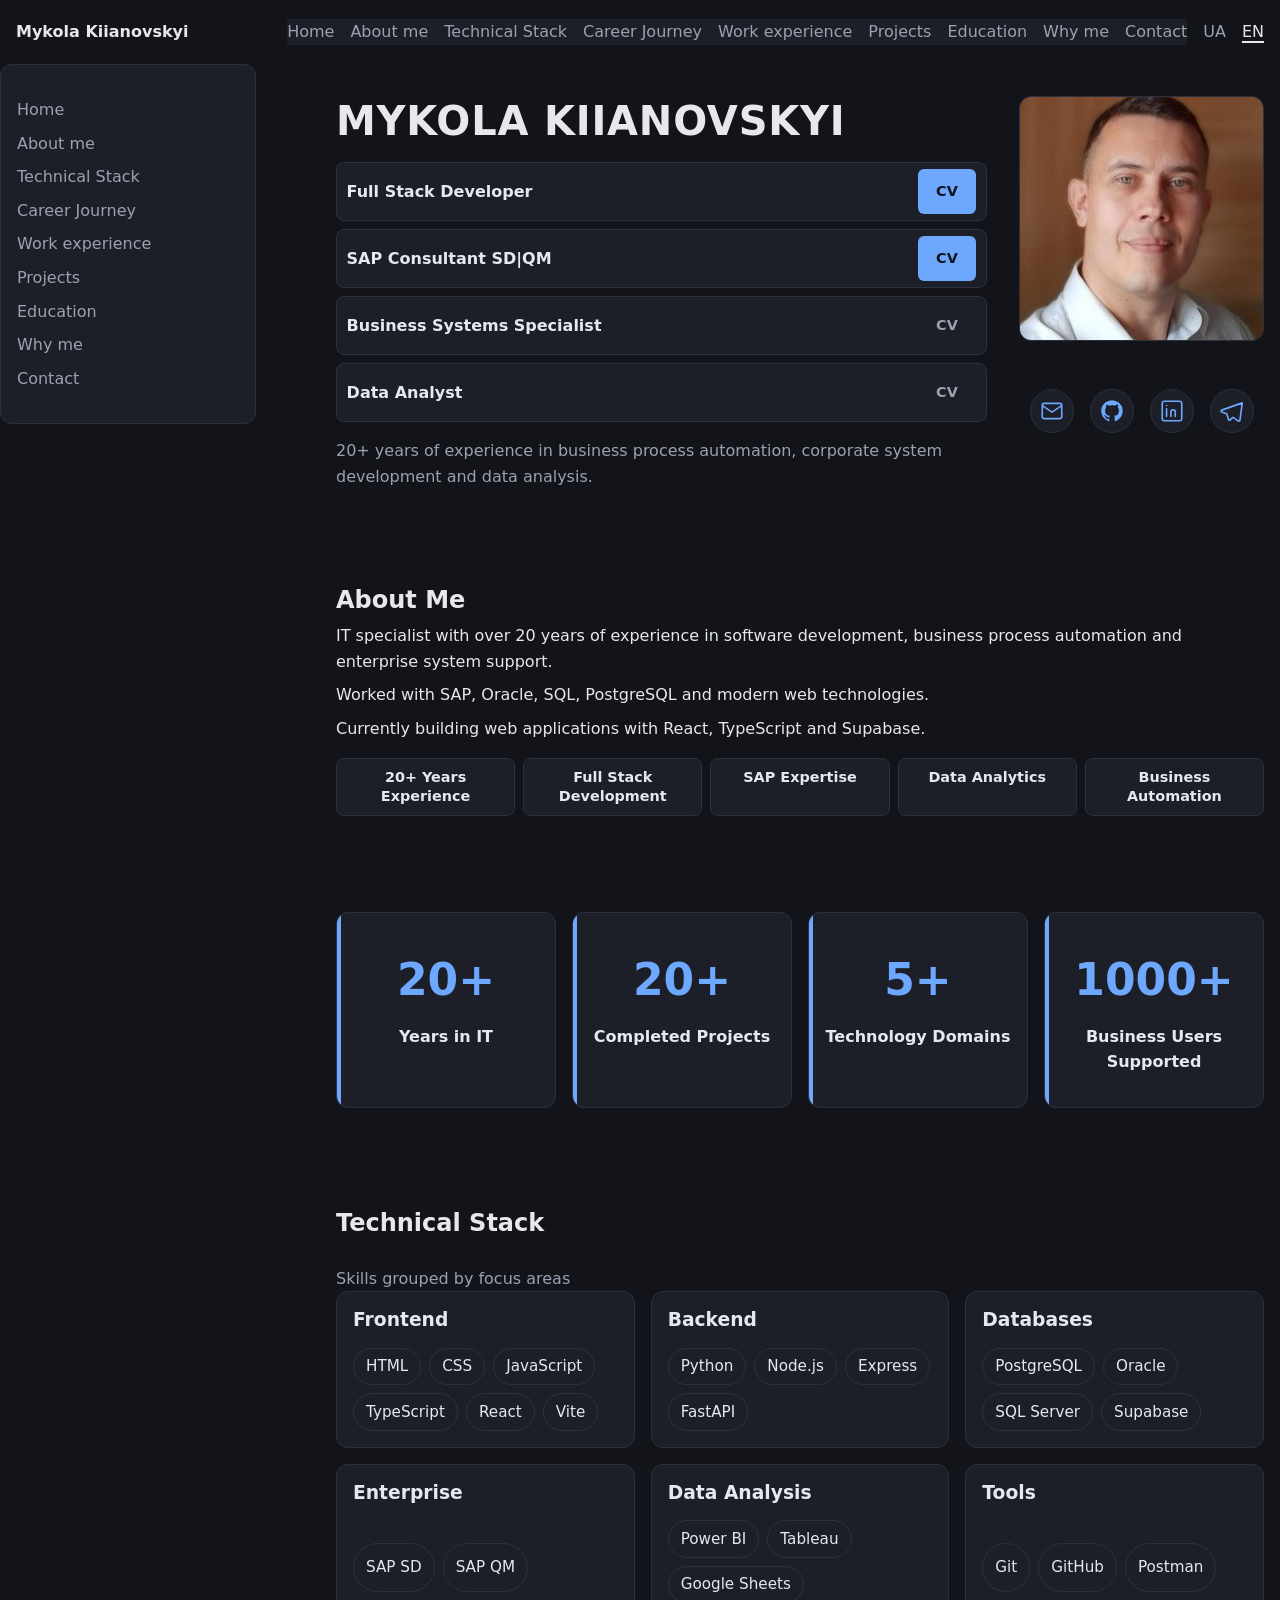
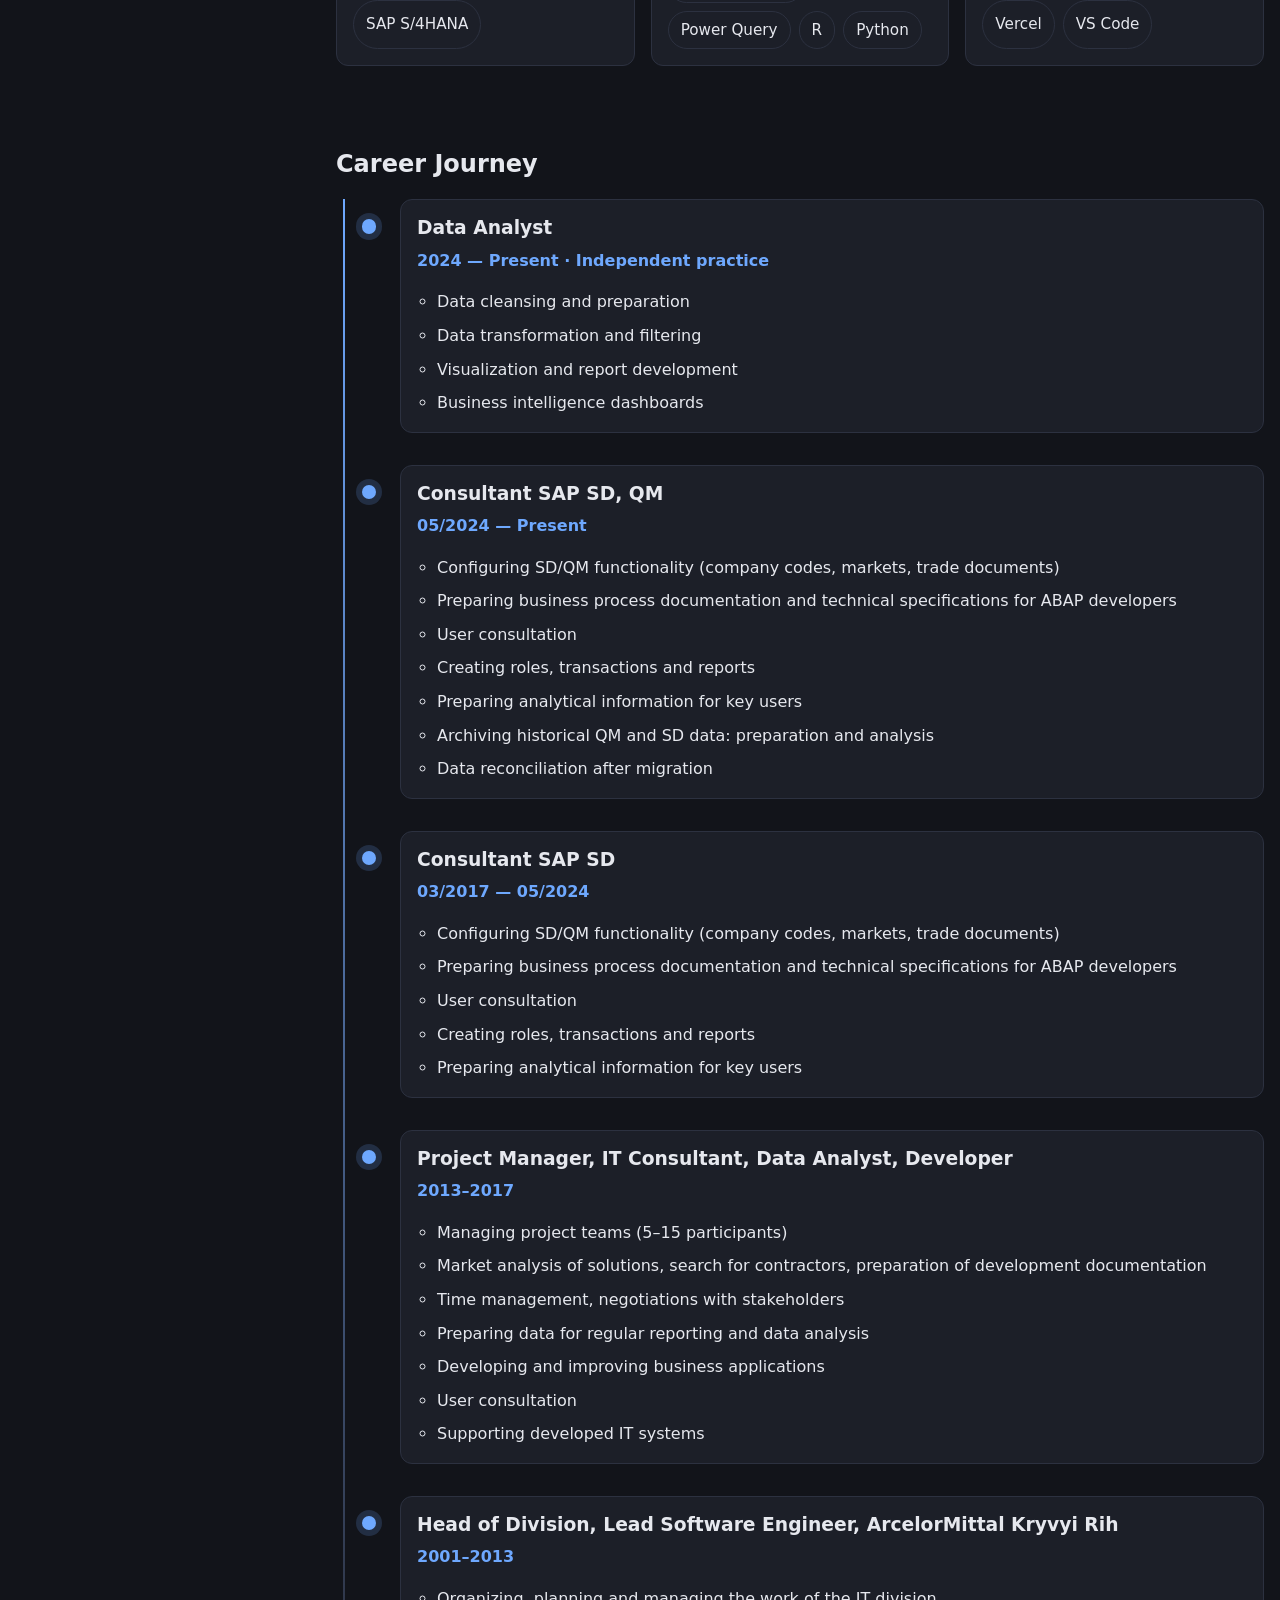
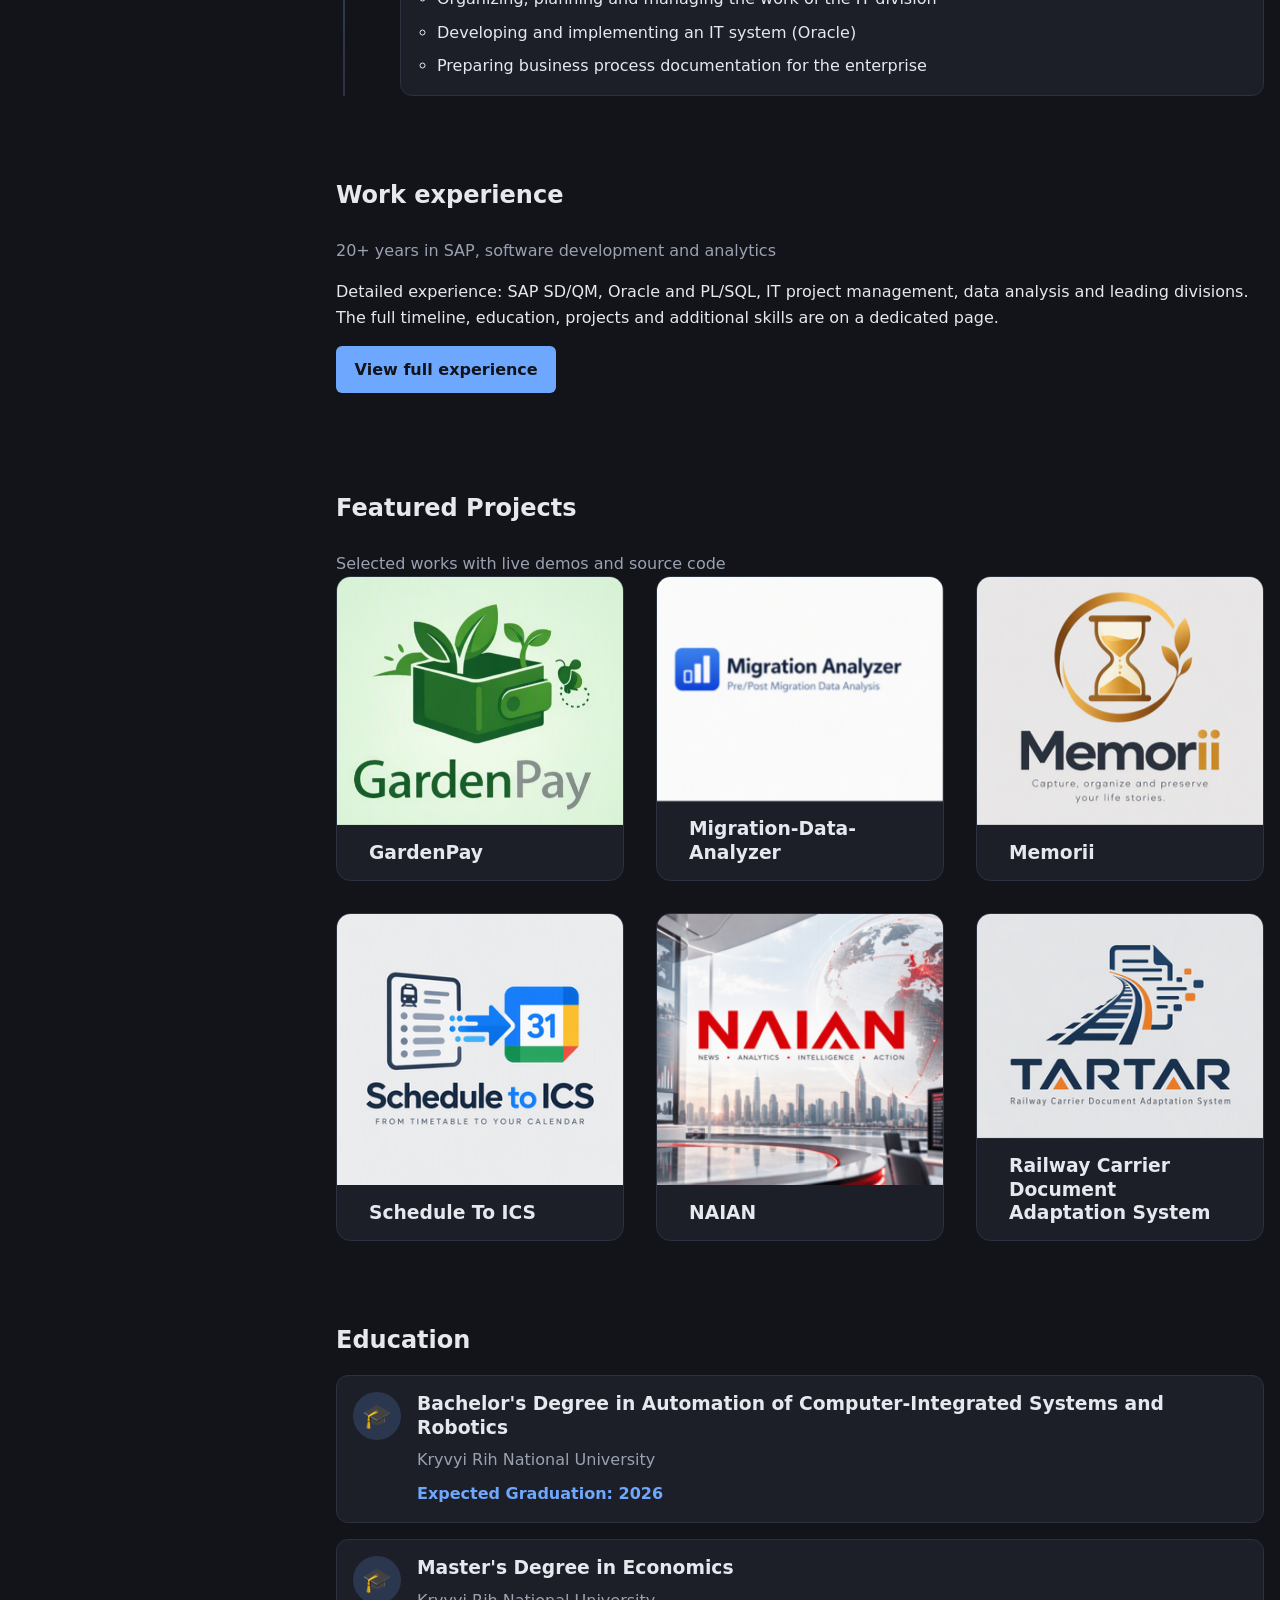
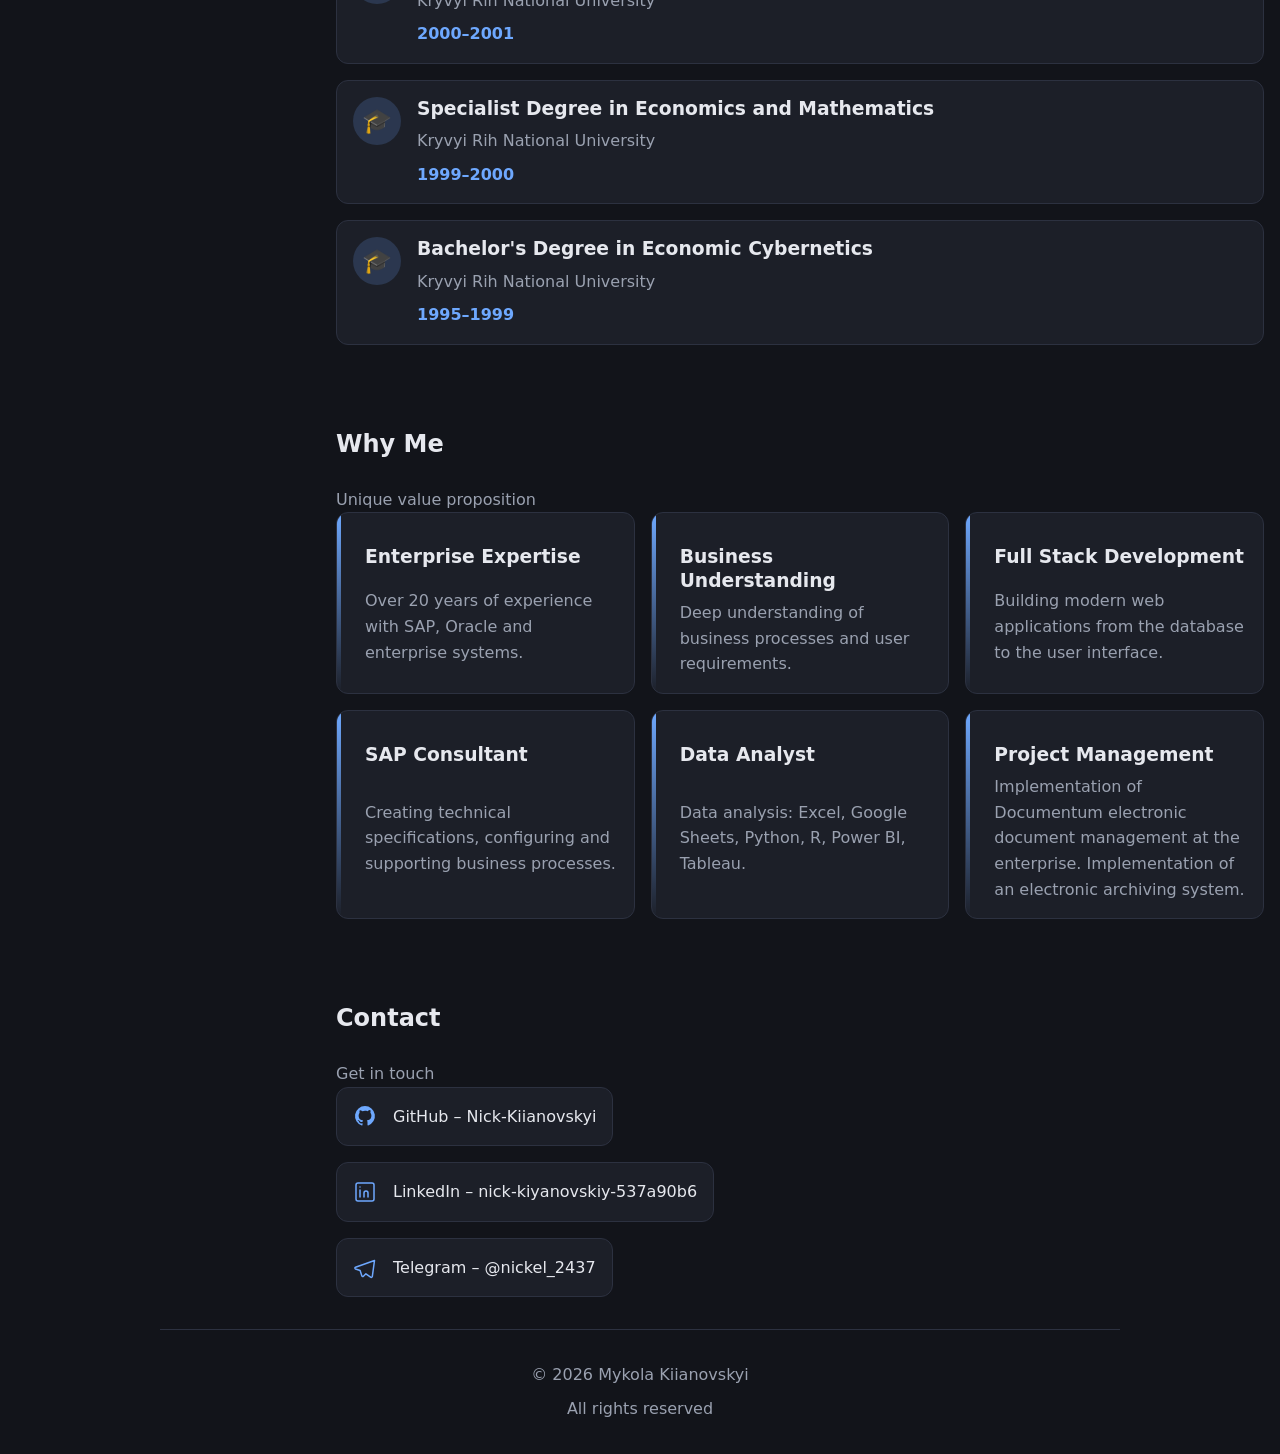
==== commit 5ebb112c: "Add GitHub Pages SEO, custom 404, and tighten anchor offsets" ====
--- a/en/index.html
+++ b/en/index.html
@@ -11,8 +11,55 @@
     <link rel="icon" href="../favicon.ico" type="image/x-icon" />
     <link rel="stylesheet" href="../css/style.css" media="all" />
     <link rel="stylesheet" href="../css/print.css" media="print" />
-    <link rel="alternate" hreflang="uk" href="../index.html" />
-    <link rel="alternate" hreflang="en" href="index.html" />
+    <link
+      rel="canonical"
+      href="https://nick-kiianovskyi.github.io/portfolio/en/"
+    />
+    <link
+      rel="alternate"
+      hreflang="uk"
+      href="https://nick-kiianovskyi.github.io/portfolio/"
+    />
+    <link
+      rel="alternate"
+      hreflang="en"
+      href="https://nick-kiianovskyi.github.io/portfolio/en/"
+    />
+    <link
+      rel="alternate"
+      hreflang="x-default"
+      href="https://nick-kiianovskyi.github.io/portfolio/"
+    />
+    <meta property="og:type" content="website" />
+    <meta property="og:site_name" content="Mykola Kiianovskyi" />
+    <meta property="og:title" content="Mykola Kiianovskyi — portfolio" />
+    <meta
+      property="og:description"
+      content="Personal portfolio of Mykola Kiianovskyi: projects, skills, contacts."
+    />
+    <meta
+      property="og:url"
+      content="https://nick-kiianovskyi.github.io/portfolio/en/"
+    />
+    <meta
+      property="og:image"
+      content="https://nick-kiianovskyi.github.io/portfolio/images/og-cover.png"
+    />
+    <meta property="og:image:width" content="1200" />
+    <meta property="og:image:height" content="630" />
+    <meta property="og:locale" content="en_US" />
+    <meta property="og:locale:alternate" content="uk_UA" />
+    <meta name="twitter:card" content="summary_large_image" />
+    <meta name="twitter:title" content="Mykola Kiianovskyi — portfolio" />
+    <meta
+      name="twitter:description"
+      content="Personal portfolio of Mykola Kiianovskyi: projects, skills, contacts."
+    />
+    <meta
+      name="twitter:image"
+      content="https://nick-kiianovskyi.github.io/portfolio/images/og-cover.png"
+    />
+    <meta name="theme-color" content="#12141a" />
   </head>
   <body>
     <header class="site-header">
@@ -40,7 +87,9 @@
         <nav class="lang-nav" aria-label="Language selection">
           <ul>
             <li><a href="../index.html" hreflang="uk">UA</a></li>
-            <li><a href="index.html" hreflang="en" aria-current="true">EN</a></li>
+            <li>
+              <a href="index.html" hreflang="en" aria-current="true">EN</a>
+            </li>
           </ul>
         </nav>
       </div>
@@ -87,7 +136,9 @@
                 >
               </li>
               <li class="hero-position">
-                <span class="hero-position-title">Business Systems Specialist</span>
+                <span class="hero-position-title"
+                  >Business Systems Specialist</span
+                >
                 <a
                   class="btn btn-cv btn-cv--disabled"
                   href="#"
@@ -694,17 +745,10 @@
                   <ul class="project-tags">
                     <li class="project-tag">React 19</li>
                     <li class="project-tag">TypeScript</li>
-                    <li class="project-tag">Vite</li>
-                    <li class="project-tag">TanStack Query</li>
-                    <li class="project-tag">React Router</li>
-                    <li class="project-tag">FastAPI</li>
-                    <li class="project-tag">Python</li>
-                    <li class="project-tag">SQLAlchemy</li>
-                    <li class="project-tag">PostgreSQL (Supabase)</li>
+
                     <li class="project-tag">Celery / APScheduler</li>
                     <li class="project-tag">RSS + BeautifulSoup</li>
                     <li class="project-tag">OpenAI API</li>
-                    <li class="project-tag">Vercel + Railway</li>
                   </ul>
                   <div class="project-actions">
                     <a class="btn btn-primary" href="#naian-coming-soon"
@@ -737,8 +781,8 @@
                 />
                 <figcaption class="project-overlay">
                   <p class="project-desc">
-                    Automated adaptation of railway transportation acts
-                    received from carriers.
+                    Automated adaptation of railway transportation acts received
+                    from carriers.
                   </p>
                   <ul class="project-tags">
                     <li class="project-tag">Excel</li>
@@ -748,7 +792,7 @@
                   <div class="project-actions">
                     <a
                       class="btn btn-secondary"
-                      href="https://github.com/Nick-Kiianovskyi"
+                      href="https://github.com/Nick-Kiianovskyi/tartar"
                       target="_blank"
                       rel="noopener"
                       >GitHub</a
@@ -777,7 +821,10 @@
           ></a>
           <div class="notice-dialog">
             <h2 id="naian-coming-soon-title">Project in development</h2>
-            <p>The NAIAN demo will be available soon. Thank you for understanding!</p>
+            <p>
+              The NAIAN demo will be available soon. Thank you for
+              understanding!
+            </p>
             <a class="btn btn-primary" href="#projects">Close</a>
           </div>
         </div>
--- a/css/style.css
+++ b/css/style.css
@@ -55,7 +55,10 @@
 }
 
 html {
-  scroll-padding-top: calc(var(--header-height) + 1rem);
+  /* Keep anchor targets just clear of the fixed mobile header (including
+     its 1px border) without adding extra whitespace above the section.
+     On desktop the header is static, so the offset is removed below. */
+  scroll-padding-top: calc(var(--header-height) + 1px);
 }
 
 .visually-hidden {
@@ -968,6 +971,9 @@
 }
 
 @media (min-width: 72rem) {
+  html {
+    scroll-padding-top: 0;
+  }
   body {
     padding-top: 0;
   }
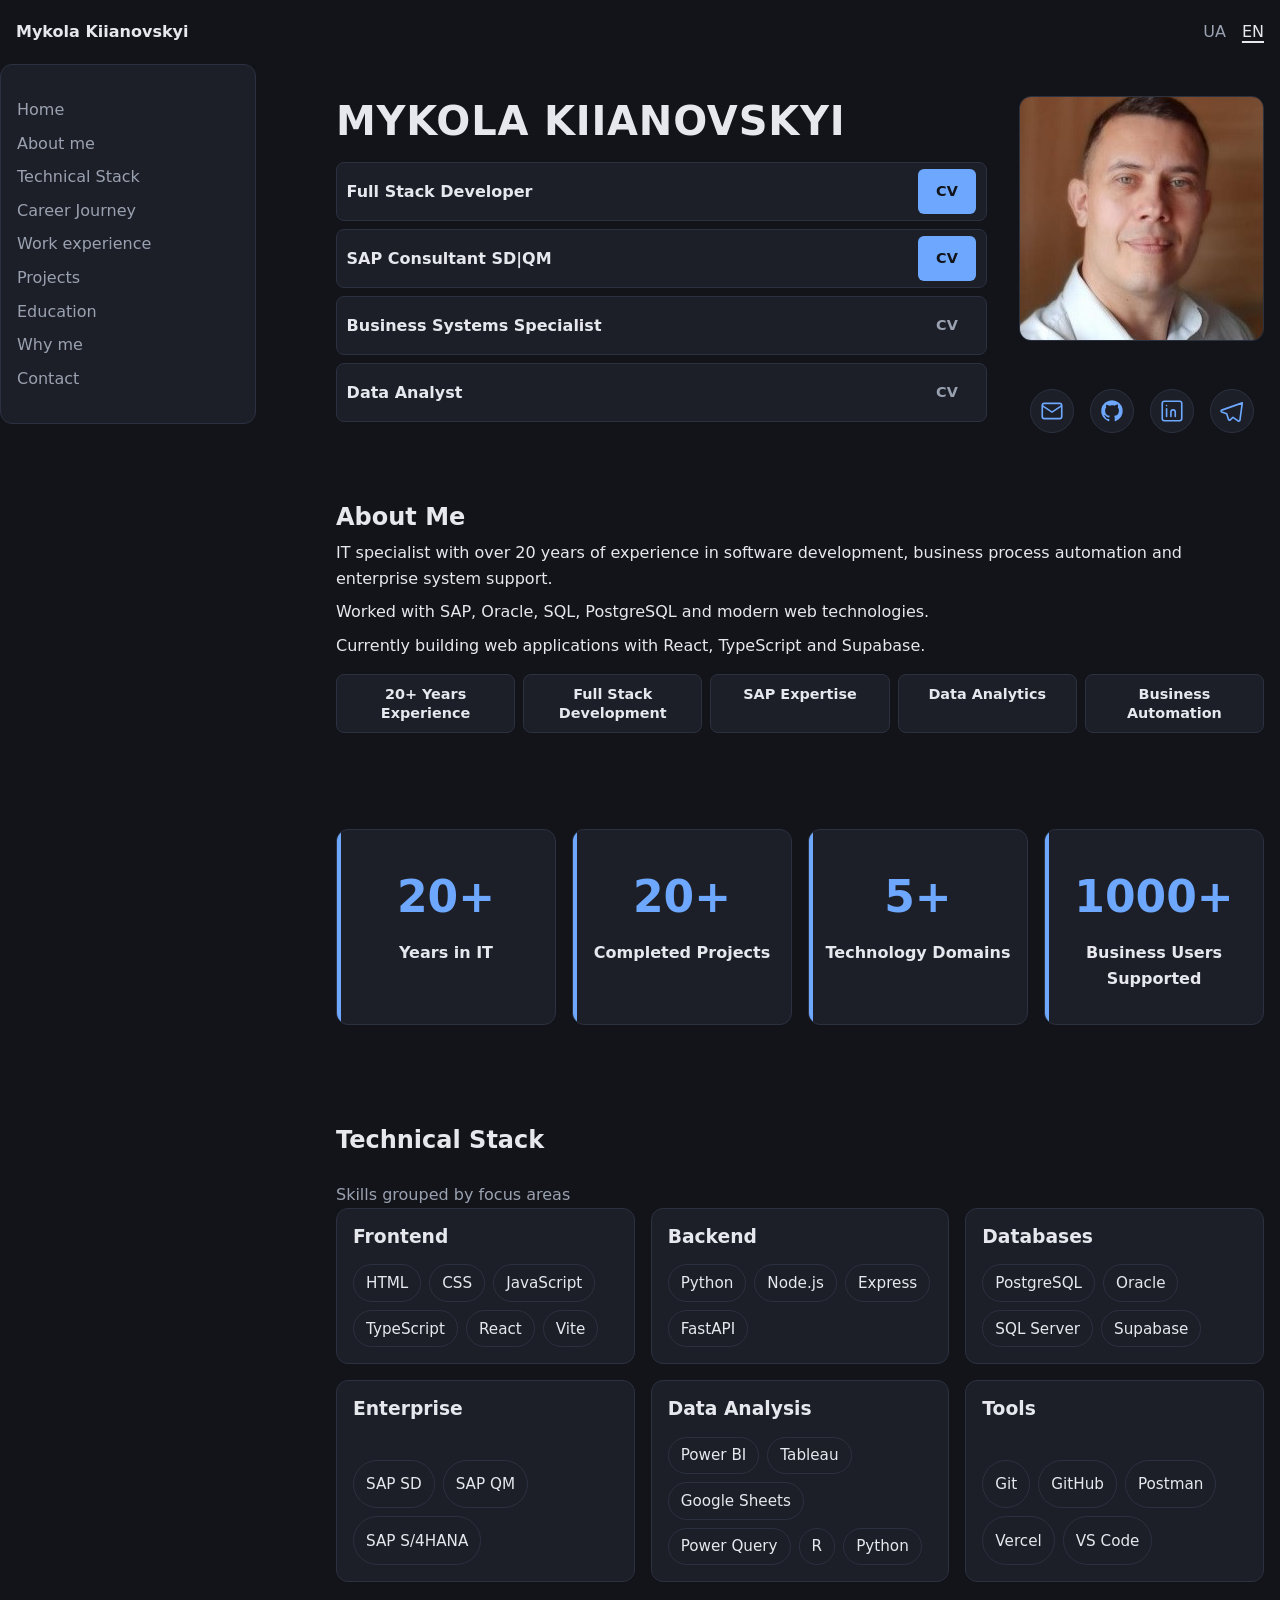
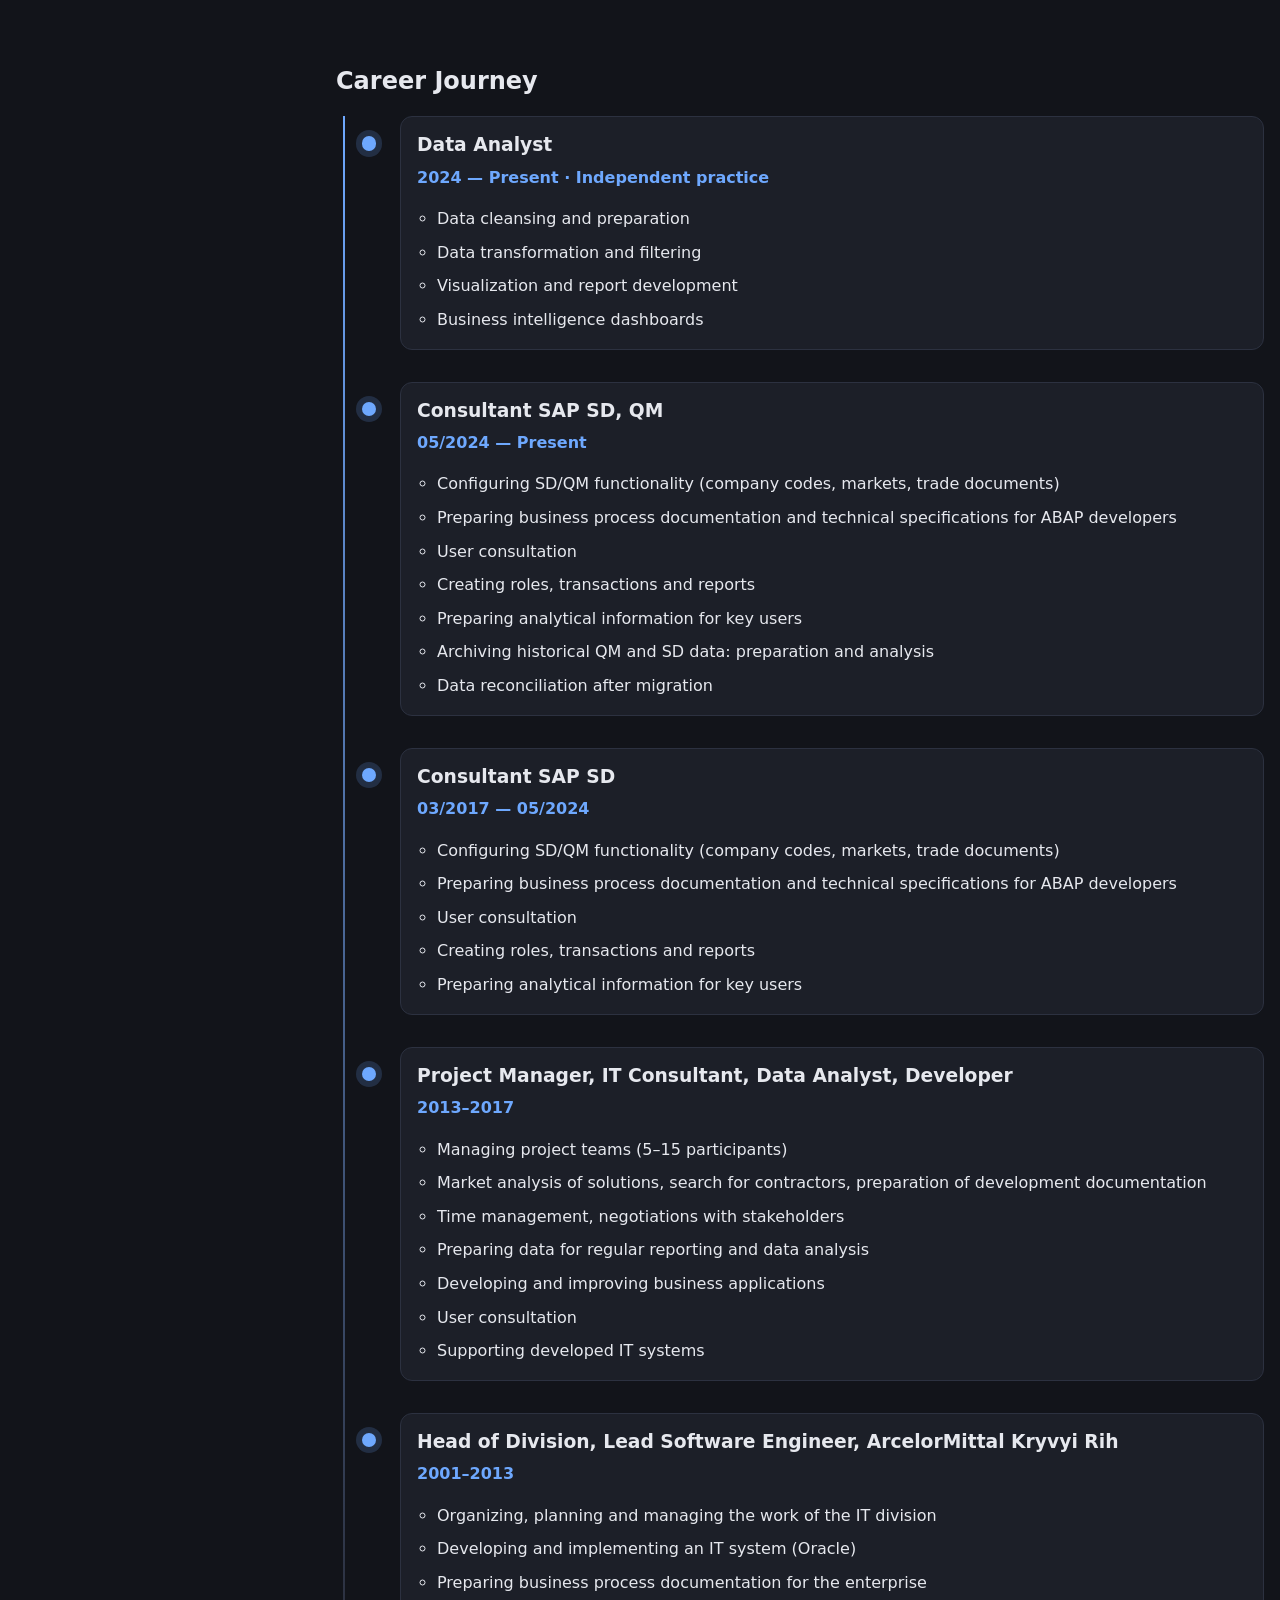
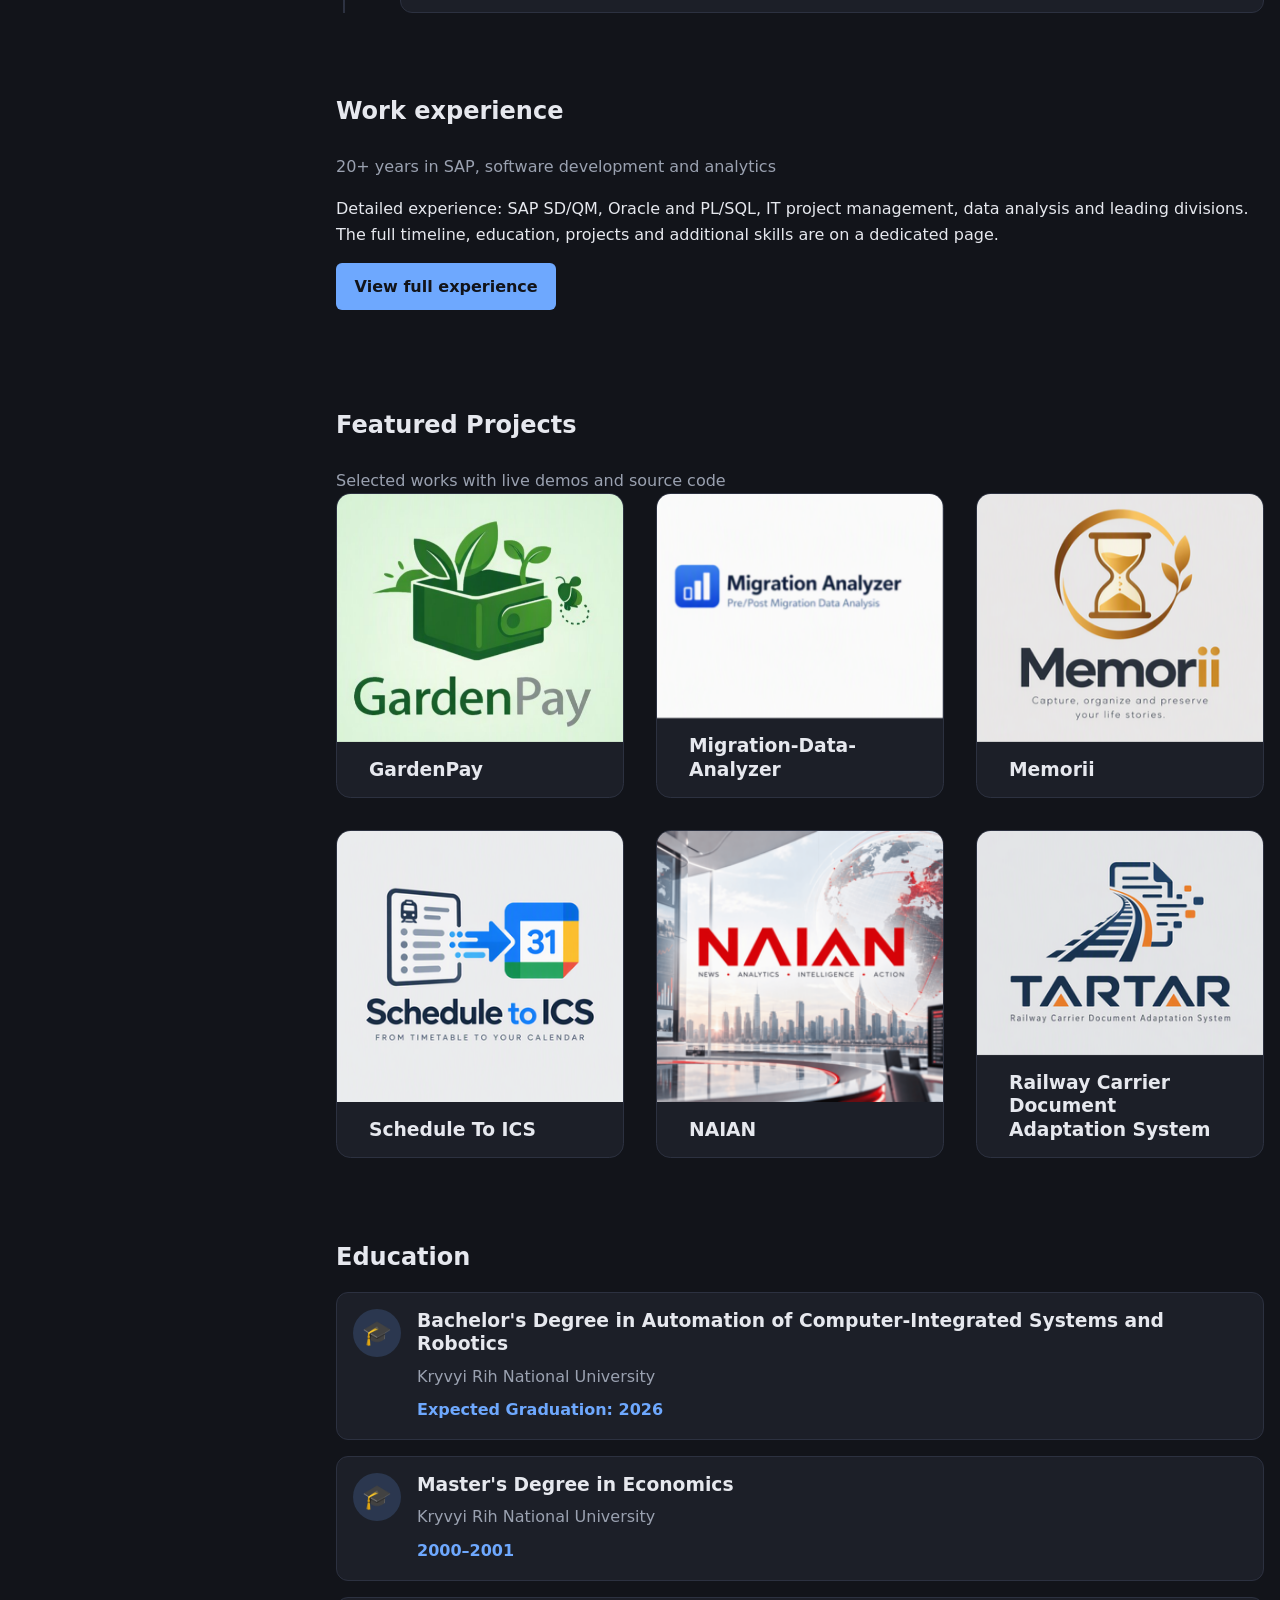
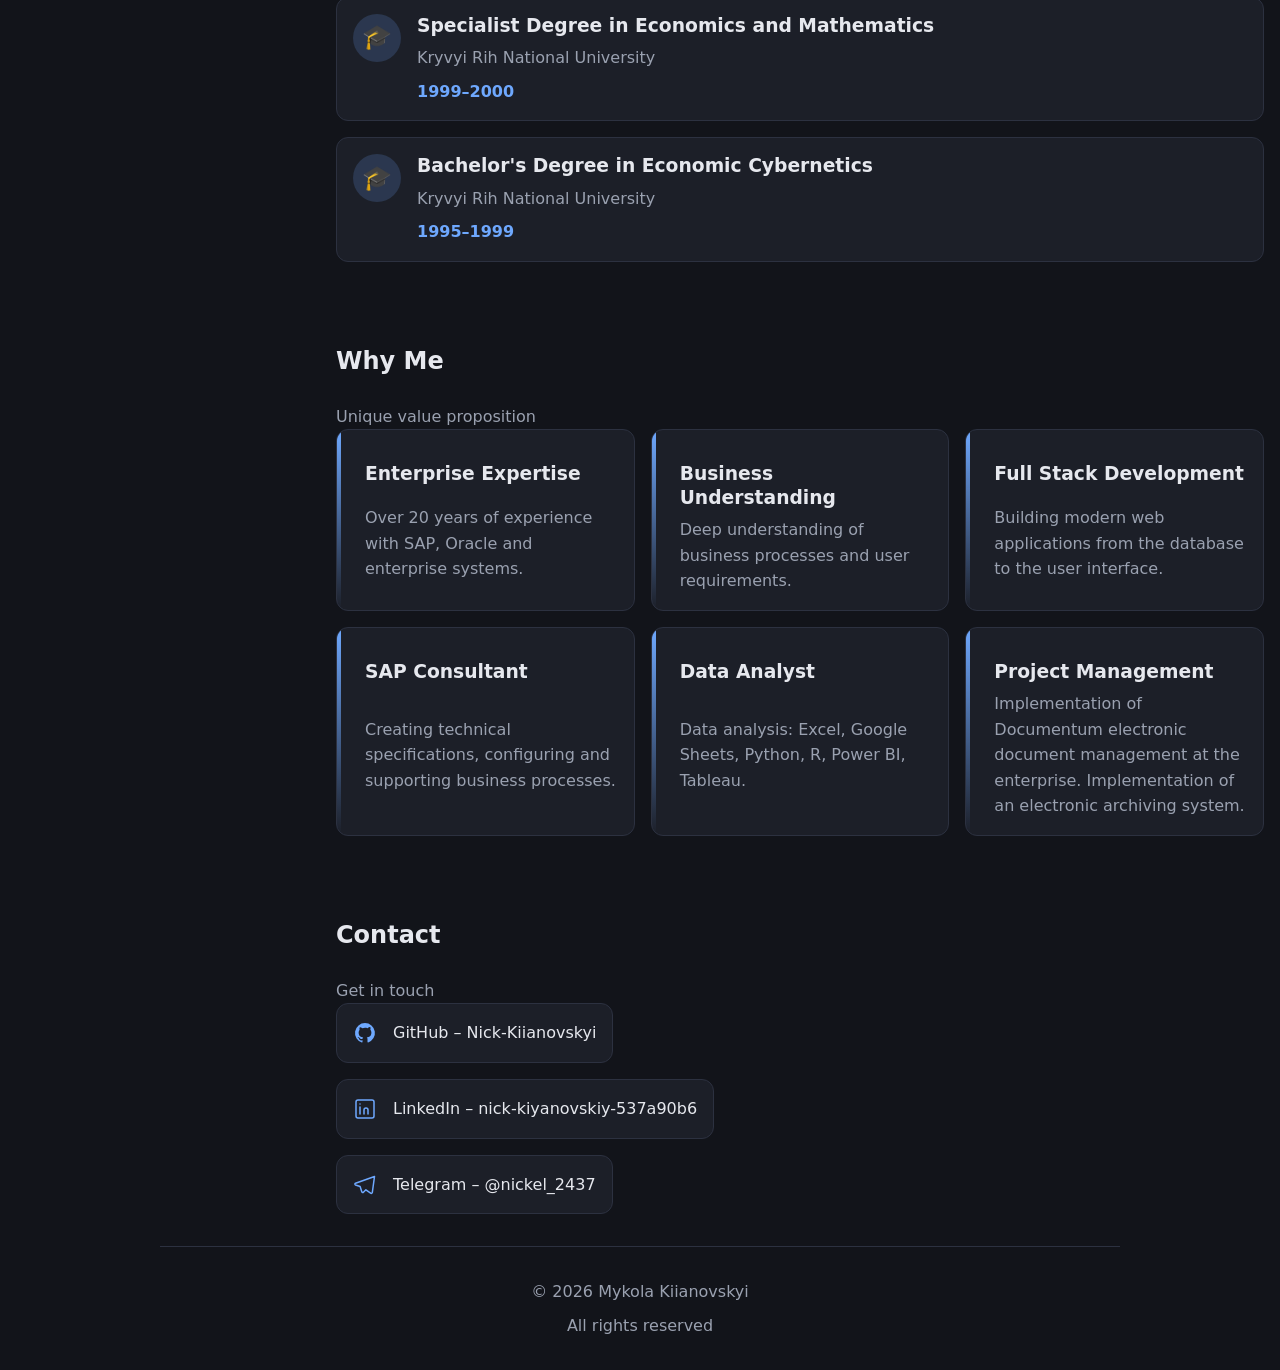
==== commit 99375940: "portfolio productive 00" ====
--- a/en/index.html
+++ b/en/index.html
@@ -61,7 +61,7 @@
     />
     <meta name="theme-color" content="#12141a" />
   </head>
-  <body>
+  <body class="page-home">
     <header class="site-header">
       <div class="header-inner">
         <a class="site-logo" href="index.html">Mykola Kiianovskyi</a>
@@ -158,10 +158,6 @@
                 >
               </li>
             </ul>
-            <p class="hero-description">
-              20+ years of experience in business process automation, corporate
-              system development and data analysis.
-            </p>
           </div>
           <div class="hero-media-wrap">
             <figure class="hero-media">
--- a/css/style.css
+++ b/css/style.css
@@ -176,6 +176,12 @@
   text-underline-offset: 0.25em;
 }
 
+@media (min-width: 48rem) {
+  .lang-nav ul {
+    flex-direction: row;
+  }
+}
+
 .btn-download {
   display: inline-block;
   padding: 0.4rem 0.9rem;
@@ -1054,6 +1060,13 @@
     display: none;
   }
 
+  /* Home pages use the sidebar for section navigation, so hide the duplicate
+     header menu once the sidebar becomes visible. */
+  .page-home .nav-toggle,
+  .page-home .header-menu {
+    display: none;
+  }
+
   .header-menu {
     position: static;
     display: flex;
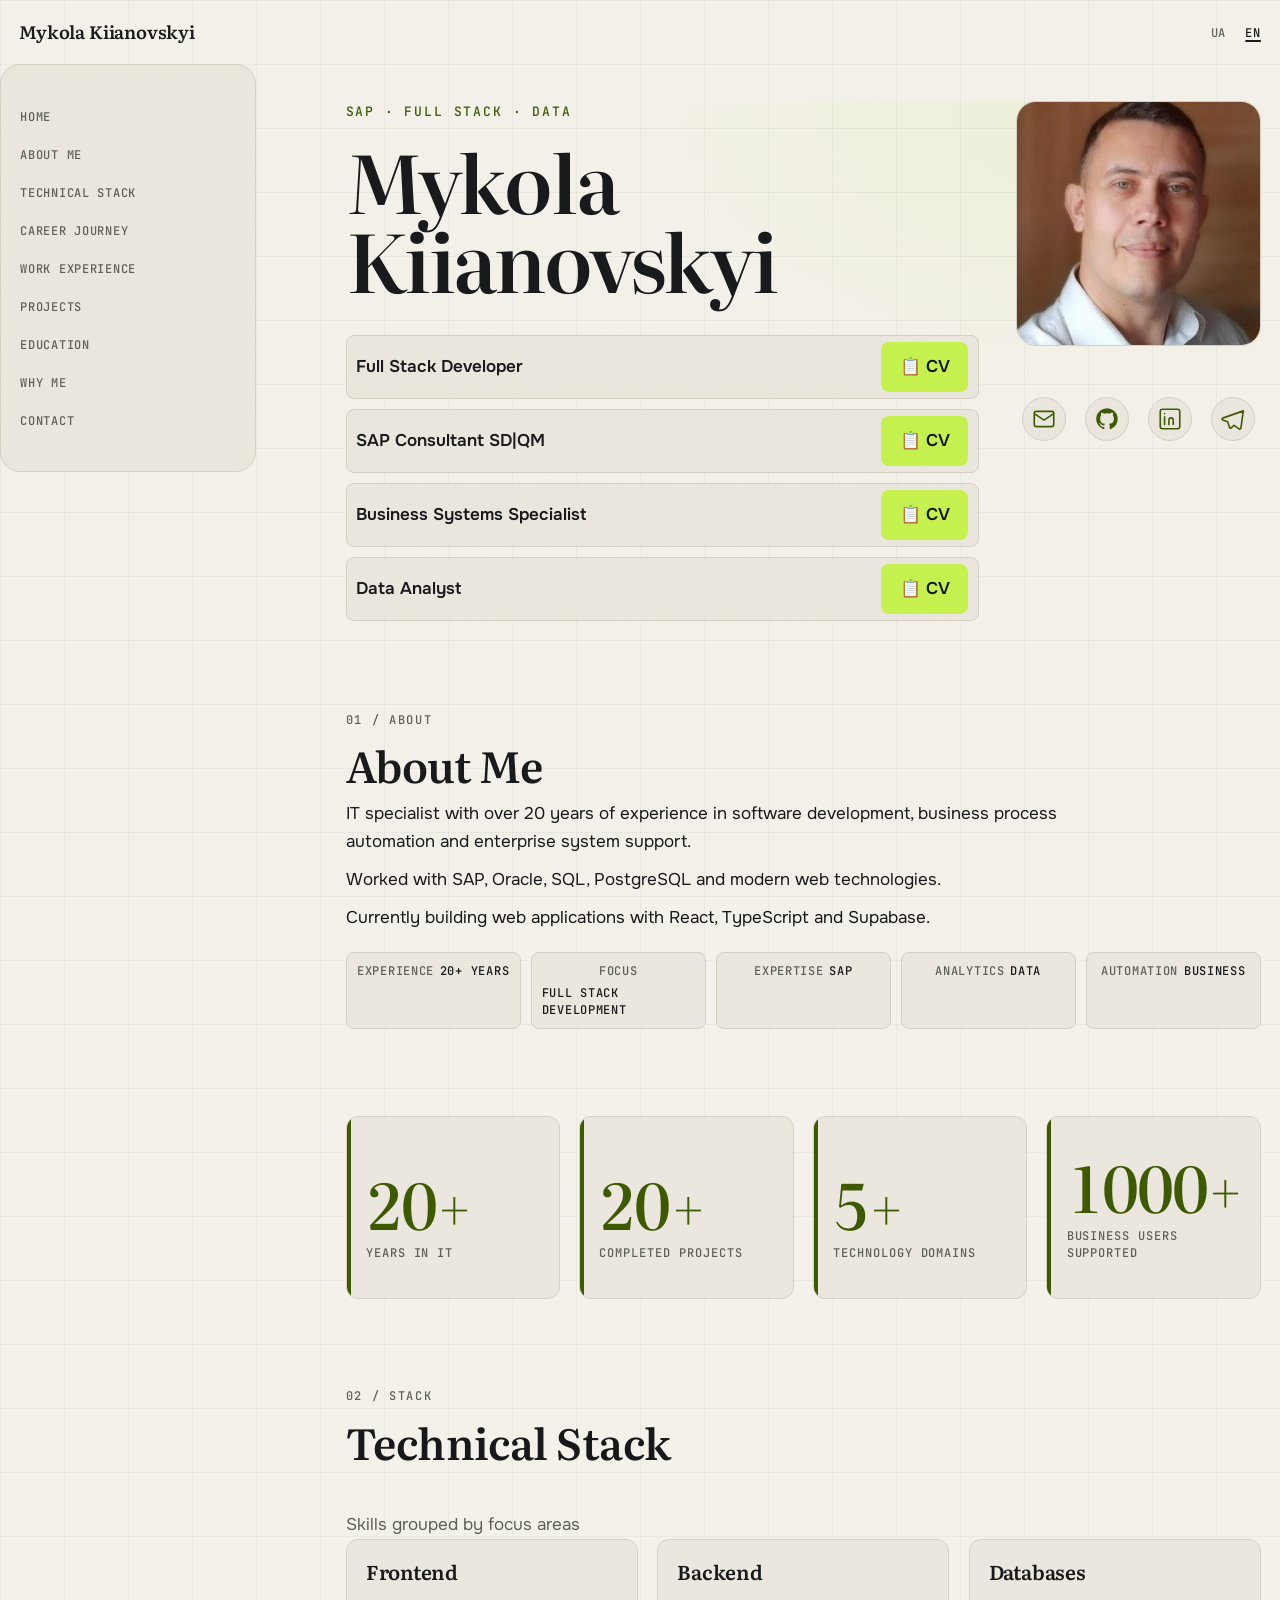
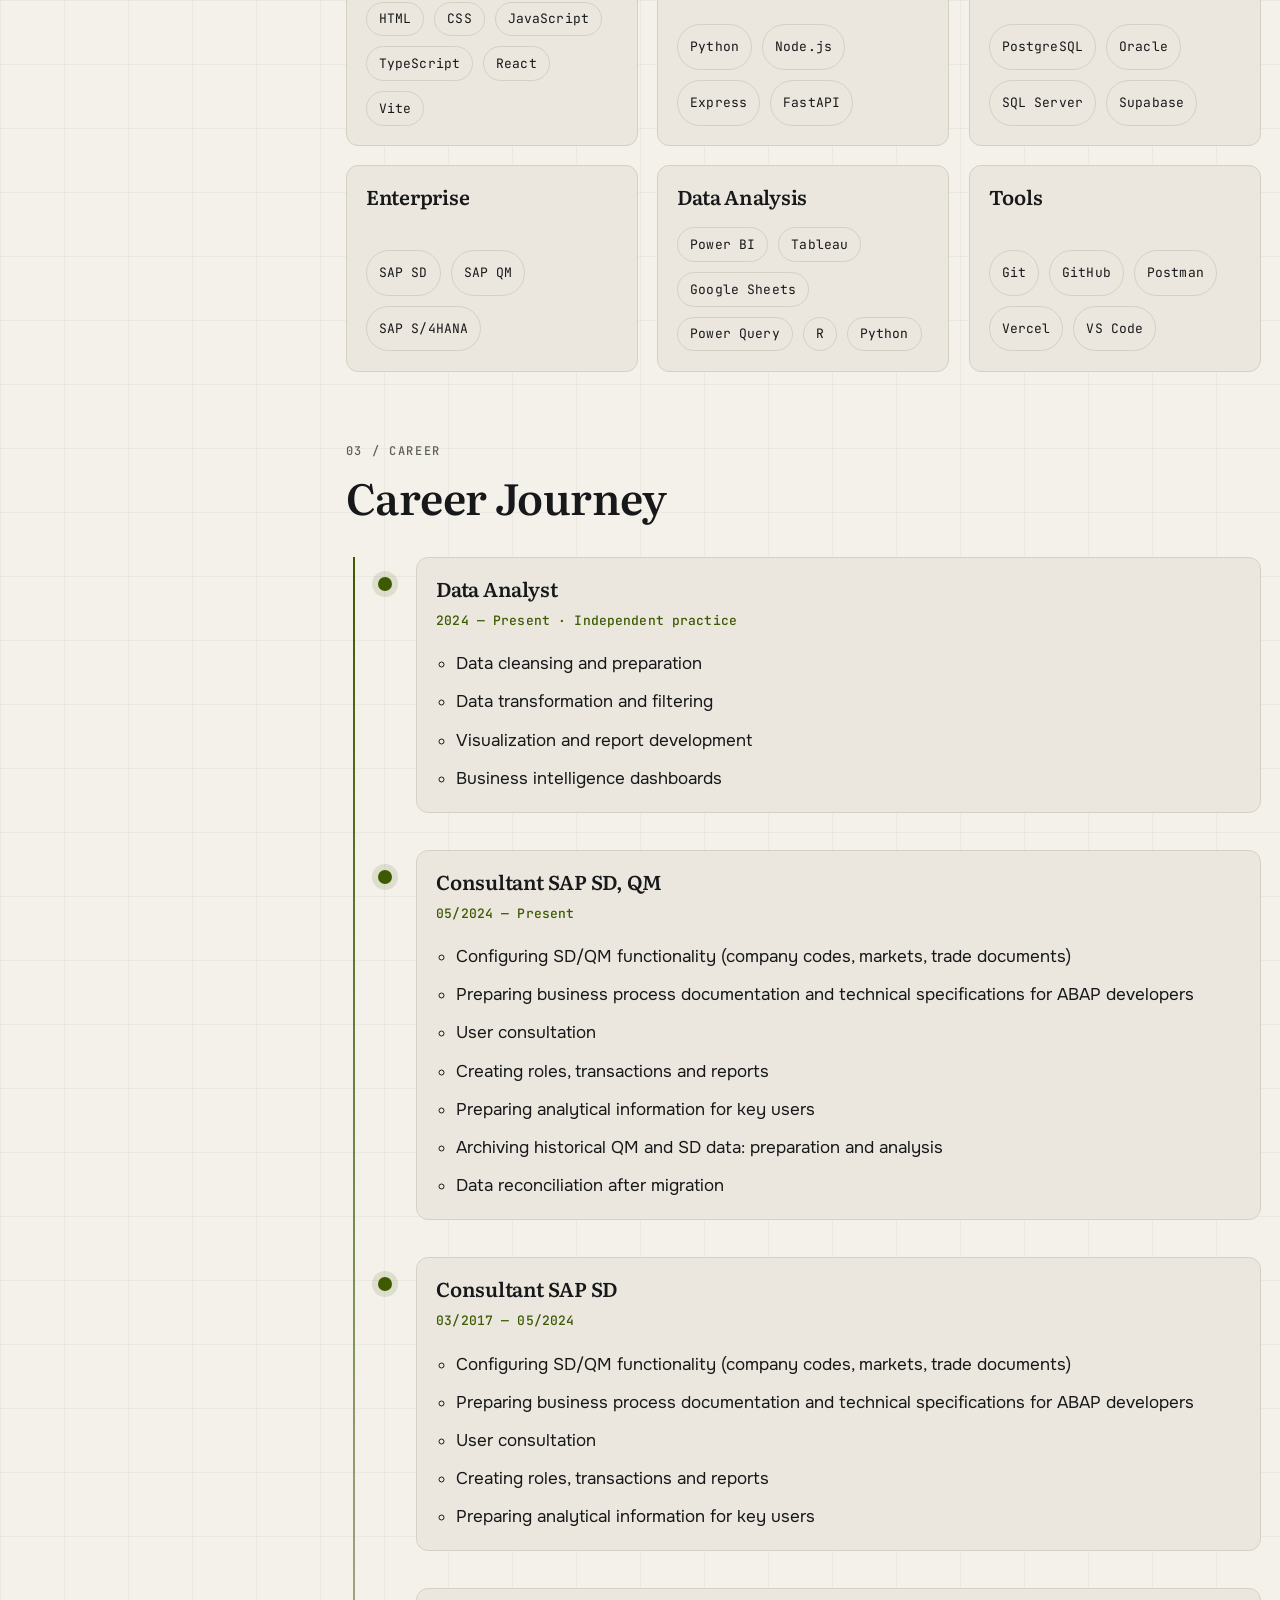
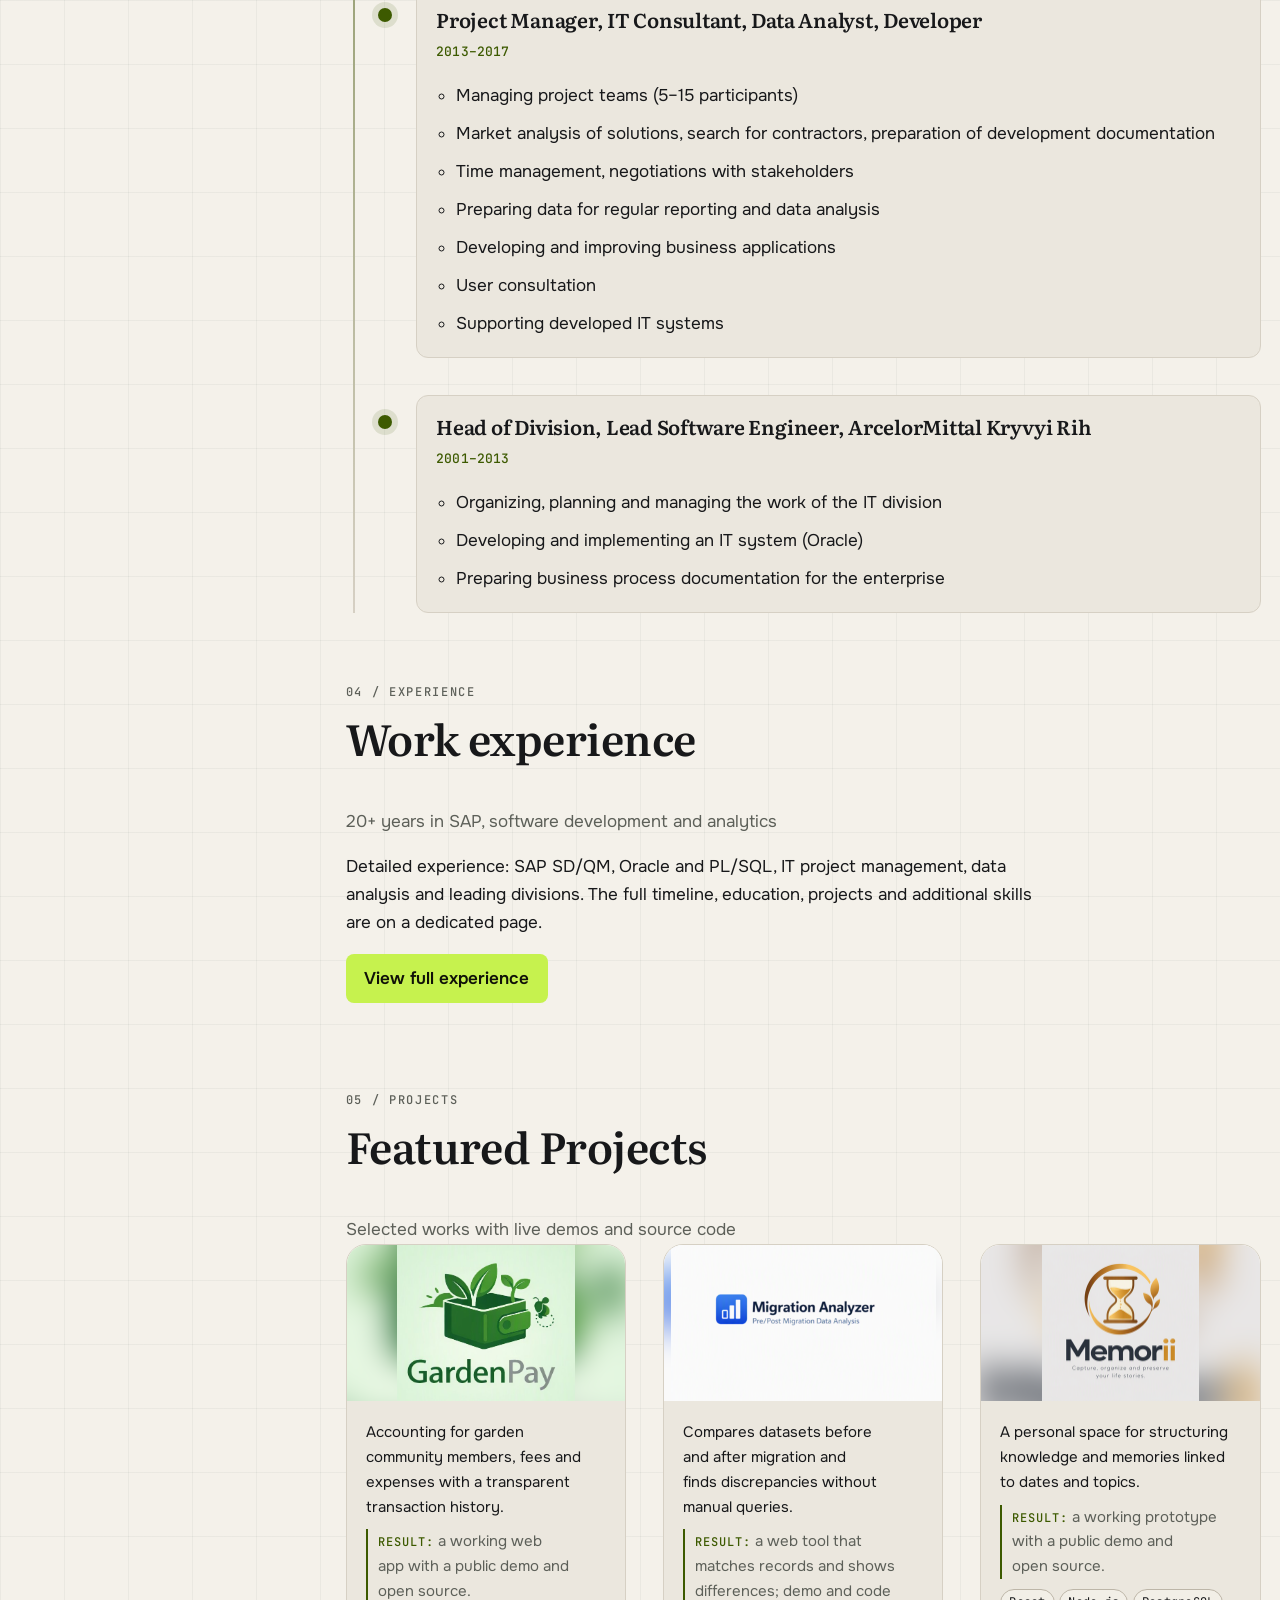
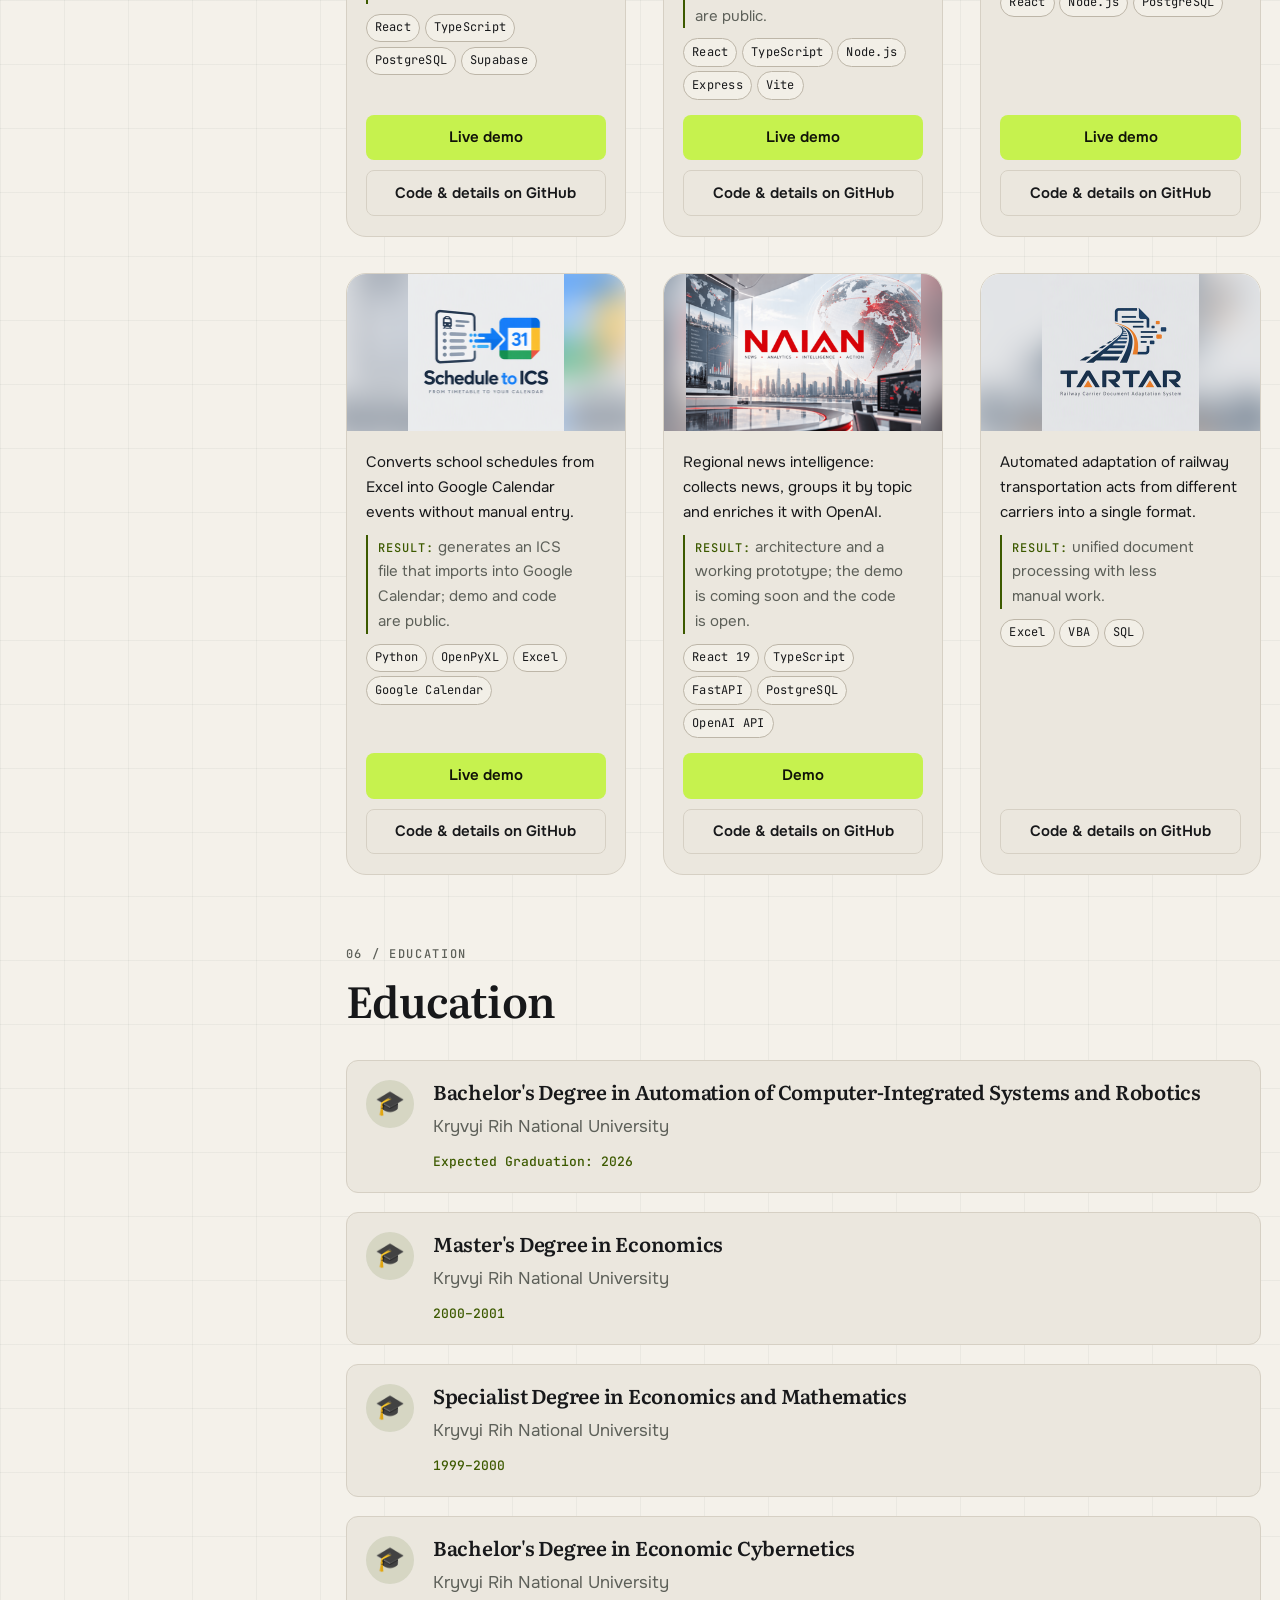
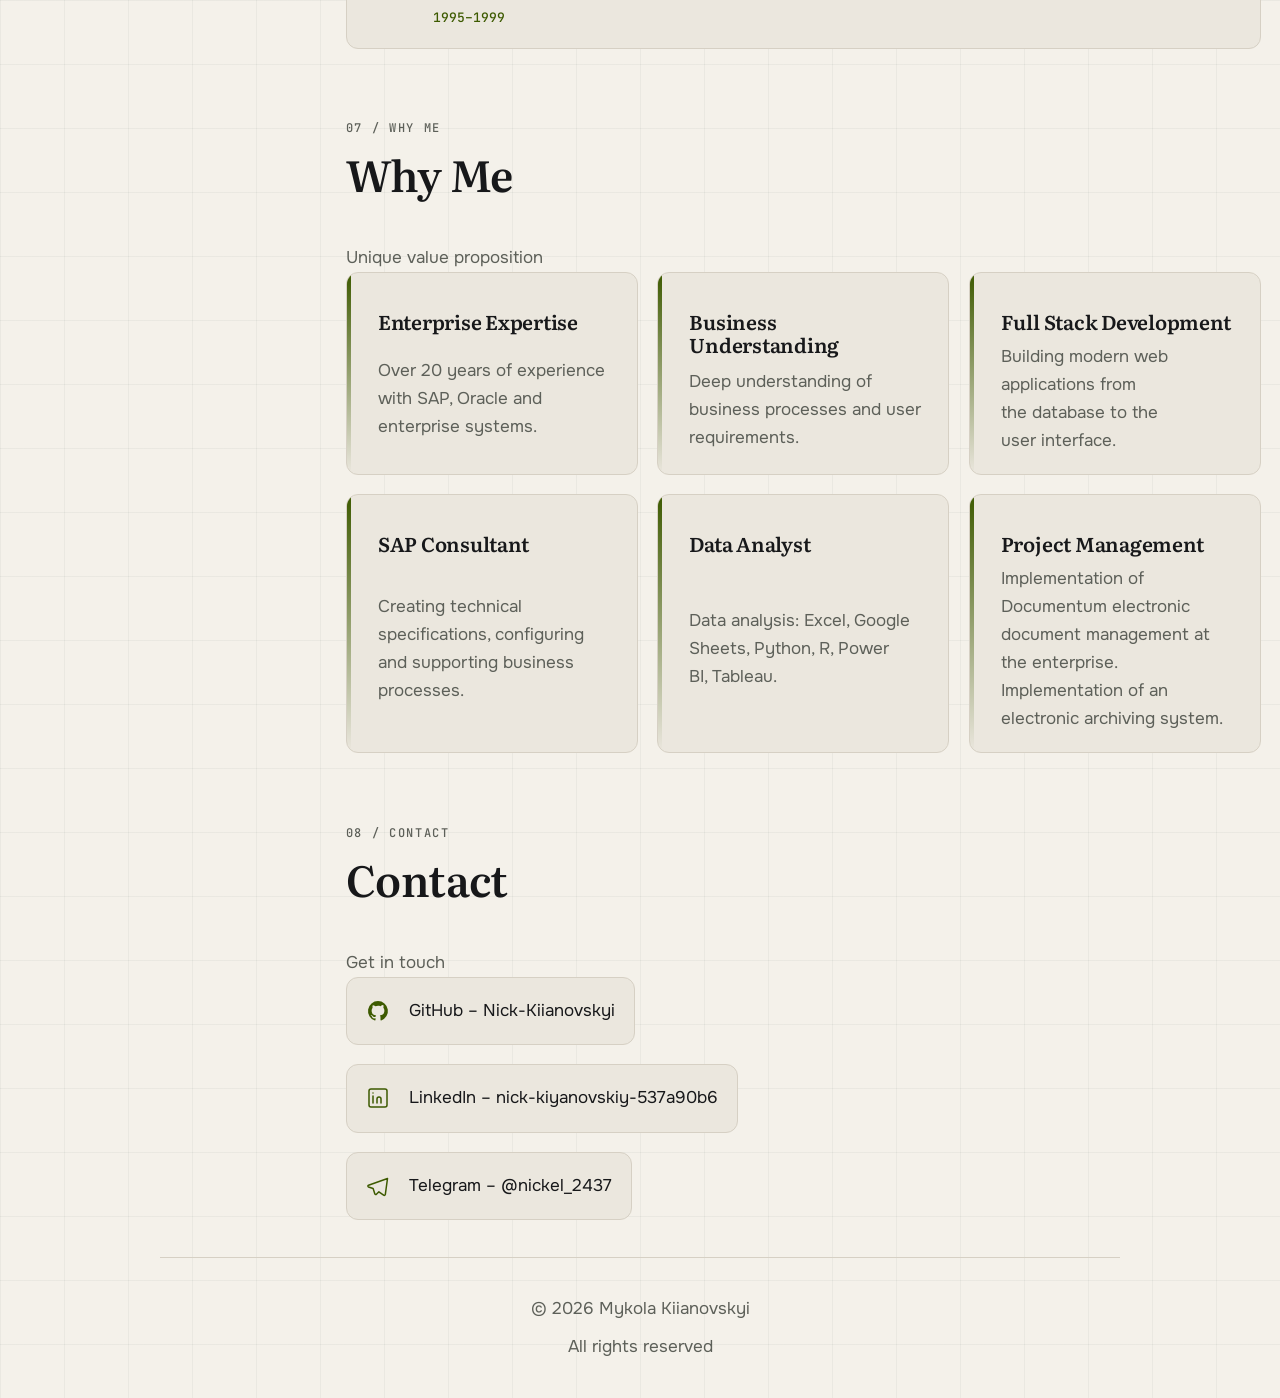
==== commit ccc889e1: "new style 01" ====
--- a/en/index.html
+++ b/en/index.html
@@ -1,14 +1,32 @@
 <!doctype html>
-<html lang="en">
+<html lang="en" class="no-js">
   <head>
     <meta charset="UTF-8" />
+    <script>
+      document.documentElement.classList.replace("no-js", "js");
+    </script>
     <meta name="viewport" content="width=device-width, initial-scale=1.0" />
+    <meta name="color-scheme" content="light dark" />
     <title>Mykola Kiianovskyi — portfolio</title>
     <meta
       name="description"
       content="Personal portfolio of Mykola Kiianovskyi: projects, skills, contacts."
     />
     <link rel="icon" href="../favicon.ico" type="image/x-icon" />
+    <link
+      rel="preload"
+      href="../fonts/onest-latin.woff2"
+      as="font"
+      type="font/woff2"
+      crossorigin
+    />
+    <link
+      rel="preload"
+      href="../fonts/literata-latin.woff2"
+      as="font"
+      type="font/woff2"
+      crossorigin
+    />
     <link rel="stylesheet" href="../css/style.css" media="all" />
     <link rel="stylesheet" href="../css/print.css" media="print" />
     <link
@@ -59,17 +77,181 @@
       name="twitter:image"
       content="https://nick-kiianovskyi.github.io/portfolio/images/og-cover.png"
     />
-    <meta name="theme-color" content="#12141a" />
+    <meta
+      name="theme-color"
+      content="#0e1014"
+      media="(prefers-color-scheme: dark)"
+    />
+    <meta
+      name="theme-color"
+      content="#f4f1ea"
+      media="(prefers-color-scheme: light)"
+    />
+    <script type="application/ld+json">
+      {
+        "@context": "https://schema.org",
+        "@type": "Person",
+        "@id": "https://nick-kiianovskyi.github.io/portfolio/#person",
+        "name": "Mykola Kiianovskyi",
+        "alternateName": "Микола Кияновський",
+        "url": "https://nick-kiianovskyi.github.io/portfolio/en/",
+        "image": "https://nick-kiianovskyi.github.io/portfolio/images/foto1.jpg",
+        "jobTitle": "Full Stack Developer, SAP Consultant, Data Analyst",
+        "email": "mailto:k.creideiki@gmail.com",
+        "sameAs": [
+          "https://github.com/Nick-Kiianovskyi",
+          "https://www.linkedin.com/in/nick-kiyanovskiy-537a90b6",
+          "https://t.me/nickel_2437"
+        ],
+        "knowsLanguage": ["uk", "en", "ru", "fr"],
+        "knowsAbout": [
+          "SAP SD",
+          "SAP QM",
+          "Oracle",
+          "PL/SQL",
+          "React",
+          "TypeScript",
+          "Python",
+          "Data analysis"
+        ]
+      }
+    </script>
+    <script type="application/ld+json">
+      {
+        "@context": "https://schema.org",
+        "@type": "ProfilePage",
+        "@id": "https://nick-kiianovskyi.github.io/portfolio/en/#profile",
+        "url": "https://nick-kiianovskyi.github.io/portfolio/en/",
+        "name": "Mykola Kiianovskyi — portfolio",
+        "inLanguage": "en",
+        "mainEntity": {
+          "@id": "https://nick-kiianovskyi.github.io/portfolio/#person"
+        }
+      }
+    </script>
+    <script type="application/ld+json">
+      {
+        "@context": "https://schema.org",
+        "@type": "ItemList",
+        "name": "Featured projects",
+        "itemListOrder": "https://schema.org/ItemListOrderAscending",
+        "numberOfItems": 6,
+        "itemListElement": [
+          {
+            "@type": "ListItem",
+            "position": 1,
+            "item": {
+              "@type": "SoftwareApplication",
+              "name": "GardenPay",
+              "applicationCategory": "BusinessApplication",
+              "operatingSystem": "Web",
+              "description": "Accounting system for a gardening community.",
+              "url": "https://garden-pay-seven.vercel.app/",
+              "codeRepository": "https://github.com/Nick-Kiianovskyi/GardenPay"
+            }
+          },
+          {
+            "@type": "ListItem",
+            "position": 2,
+            "item": {
+              "@type": "SoftwareApplication",
+              "name": "Migration-Data-Analyzer",
+              "applicationCategory": "DeveloperApplication",
+              "operatingSystem": "Web",
+              "description": "Web application for comparing datasets before and after migration.",
+              "url": "https://migrato-five.vercel.app/",
+              "codeRepository": "https://github.com/Nick-Kiianovskyi/Migration-Data-Analyzer"
+            }
+          },
+          {
+            "@type": "ListItem",
+            "position": 3,
+            "item": {
+              "@type": "SoftwareApplication",
+              "name": "Memorii",
+              "applicationCategory": "ProductivityApplication",
+              "operatingSystem": "Web",
+              "description": "A platform for storing personal knowledge and memories.",
+              "url": "https://memorii-gamma.vercel.app/",
+              "codeRepository": "https://github.com/Nick-Kiianovskyi/memorii"
+            }
+          },
+          {
+            "@type": "ListItem",
+            "position": 4,
+            "item": {
+              "@type": "SoftwareApplication",
+              "name": "Schedule To ICS",
+              "applicationCategory": "ProductivityApplication",
+              "operatingSystem": "Web",
+              "description": "A converter of school schedules from Excel to Google Calendar.",
+              "url": "https://conv-schedule.vercel.app/",
+              "codeRepository": "https://github.com/Nick-Kiianovskyi/Conv_schedule"
+            }
+          },
+          {
+            "@type": "ListItem",
+            "position": 5,
+            "item": {
+              "@type": "SoftwareApplication",
+              "name": "NAIAN",
+              "applicationCategory": "NewsApplication",
+              "operatingSystem": "Web",
+              "description": "Regional news intelligence platform.",
+              "url": "https://github.com/Nick-Kiianovskyi/NAIAN",
+              "codeRepository": "https://github.com/Nick-Kiianovskyi/NAIAN"
+            }
+          },
+          {
+            "@type": "ListItem",
+            "position": 6,
+            "item": {
+              "@type": "SoftwareApplication",
+              "name": "Railway Carrier Document Adaptation System",
+              "applicationCategory": "BusinessApplication",
+              "operatingSystem": "Web",
+              "description": "Automated adaptation of railway transportation acts.",
+              "url": "https://github.com/Nick-Kiianovskyi/tartar",
+              "codeRepository": "https://github.com/Nick-Kiianovskyi/tartar"
+            }
+          }
+        ]
+      }
+    </script>
+    <script src="../js/site.js" defer></script>
+    <style>
+      .project-media::before {
+        content: "";
+        position: absolute;
+        inset: -60px;
+        z-index: 0;
+        background-image: var(--project-bg);
+        background-position: center;
+        background-size: cover;
+        background-repeat: no-repeat;
+        filter: blur(18px);
+      }
+
+      .project-media img {
+        z-index: 1;
+      }
+    </style>
   </head>
   <body class="page-home">
+    <a class="skip-link" href="#main-content">Skip to content</a>
     <header class="site-header">
       <div class="header-inner">
         <a class="site-logo" href="index.html">Mykola Kiianovskyi</a>
-        <input type="checkbox" id="nav-toggle" class="nav-toggle" />
-        <label for="nav-toggle" class="nav-toggle-label"
-          ><span class="visually-hidden">Menu</span></label
+        <button
+          class="nav-toggle"
+          type="button"
+          aria-expanded="false"
+          aria-controls="header-menu"
         >
-        <div class="header-menu">
+          <span class="visually-hidden">Menu</span>
+          <span class="nav-toggle-icon" aria-hidden="true"></span>
+        </button>
+        <div class="header-menu" id="header-menu">
           <nav class="site-nav" aria-label="Section navigation">
             <ul>
               <li><a href="#home">Home</a></li>
@@ -112,9 +294,10 @@
         </nav>
       </aside>
 
-      <main>
+      <main id="main-content" tabindex="-1">
         <section class="hero" id="home" aria-labelledby="hero-heading">
           <div class="hero-body">
+            <p class="hero-kicker">SAP · Full Stack · Data</p>
             <h1 id="hero-heading" class="hero-name">Mykola Kiianovskyi</h1>
             <ul class="hero-positions">
               <li class="hero-position">
@@ -123,7 +306,7 @@
                   class="btn btn-cv"
                   href="../files/cv_fullstack_kiianovskyi.pdf"
                   download
-                  >CV</a
+                  >📋 CV</a
                 >
               </li>
               <li class="hero-position">
@@ -132,7 +315,7 @@
                   class="btn btn-cv"
                   href="../files/cv_SAP_SD_consultant.pdf"
                   download
-                  >CV</a
+                  >📋 CV</a
                 >
               </li>
               <li class="hero-position">
@@ -140,21 +323,19 @@
                   >Business Systems Specialist</span
                 >
                 <a
-                  class="btn btn-cv btn-cv--disabled"
-                  href="#"
-                  aria-disabled="true"
-                  tabindex="-1"
-                  >CV</a
+                  class="btn btn-cv"
+                  href="../files/cv_Business_Systems_Specialist_Kiianovskyi.pdf"
+                  download
+                  >📋 CV</a
                 >
               </li>
               <li class="hero-position">
                 <span class="hero-position-title">Data Analyst</span>
                 <a
-                  class="btn btn-cv btn-cv--disabled"
-                  href="#"
-                  aria-disabled="true"
-                  tabindex="-1"
-                  >CV</a
+                  class="btn btn-cv"
+                  href="../files/cv_Senior Data Analyst_Kiianovskyi.pdf"
+                  download
+                  >📋 CV</a
                 >
               </li>
             </ul>
@@ -279,6 +460,7 @@
         </section>
 
         <section class="about" id="about" aria-labelledby="about-heading">
+          <p class="section-label" aria-hidden="true">01 / ABOUT</p>
           <h2 id="about-heading">About Me</h2>
           <p>
             IT specialist with over 20 years of experience in software
@@ -293,39 +475,55 @@
             Currently building web applications with React, TypeScript and
             Supabase.
           </p>
-          <ul class="about-cards">
-            <li class="about-card">20+ Years Experience</li>
-            <li class="about-card">Full Stack Development</li>
-            <li class="about-card">SAP Expertise</li>
-            <li class="about-card">Data Analytics</li>
-            <li class="about-card">Business Automation</li>
-          </ul>
+          <dl class="about-facts">
+            <div class="about-fact">
+              <dt>Experience</dt>
+              <dd>20+ years</dd>
+            </div>
+            <div class="about-fact">
+              <dt>Focus</dt>
+              <dd>Full Stack development</dd>
+            </div>
+            <div class="about-fact">
+              <dt>Expertise</dt>
+              <dd>SAP</dd>
+            </div>
+            <div class="about-fact">
+              <dt>Analytics</dt>
+              <dd>Data</dd>
+            </div>
+            <div class="about-fact">
+              <dt>Automation</dt>
+              <dd>Business</dd>
+            </div>
+          </dl>
         </section>
 
         <section class="statistics" aria-labelledby="stats-heading">
           <h2 id="stats-heading" class="visually-hidden">Statistics</h2>
-          <ul class="stats-grid">
-            <li class="stat-card">
-              <p class="stat-value">20+</p>
-              <p class="stat-label">Years in IT</p>
-            </li>
-            <li class="stat-card">
-              <p class="stat-value">20+</p>
-              <p class="stat-label">Completed Projects</p>
-            </li>
-            <li class="stat-card">
-              <p class="stat-value">5+</p>
-              <p class="stat-label">Technology Domains</p>
-            </li>
-            <li class="stat-card">
-              <p class="stat-value">1000+</p>
-              <p class="stat-label">Business Users Supported</p>
-            </li>
-          </ul>
+          <dl class="stats-grid">
+            <div class="stat-card">
+              <dt class="stat-label">Years in IT</dt>
+              <dd class="stat-value">20+</dd>
+            </div>
+            <div class="stat-card">
+              <dt class="stat-label">Completed Projects</dt>
+              <dd class="stat-value">20+</dd>
+            </div>
+            <div class="stat-card">
+              <dt class="stat-label">Technology Domains</dt>
+              <dd class="stat-value">5+</dd>
+            </div>
+            <div class="stat-card">
+              <dt class="stat-label">Business Users Supported</dt>
+              <dd class="stat-value">1000+</dd>
+            </div>
+          </dl>
         </section>
 
         <section class="stack" id="stack" aria-labelledby="stack-heading">
           <header class="section-header">
+            <p class="section-label" aria-hidden="true">02 / STACK</p>
             <h2 id="stack-heading">Technical Stack</h2>
             <p class="section-subtitle">Skills grouped by focus areas</p>
           </header>
@@ -397,6 +595,7 @@
           aria-labelledby="timeline-heading"
         >
           <header class="section-header">
+            <p class="section-label" aria-hidden="true">03 / CAREER</p>
             <h2 id="timeline-heading">Career Journey</h2>
           </header>
           <ol class="timeline">
@@ -406,7 +605,8 @@
                 <header class="timeline-card-header">
                   <h3>Data Analyst</h3>
                   <p class="timeline-period">
-                    2024 — Present · Independent practice
+                    <time datetime="2024">2024</time> — Present · Independent
+                    practice
                   </p>
                 </header>
                 <ul class="timeline-list">
@@ -422,7 +622,9 @@
               <article class="timeline-card">
                 <header class="timeline-card-header">
                   <h3>Consultant SAP SD, QM</h3>
-                  <p class="timeline-period">05/2024 — Present</p>
+                  <p class="timeline-period">
+                    <time datetime="2024-05">05/2024</time> — Present
+                  </p>
                 </header>
                 <ul class="timeline-list">
                   <li>
@@ -449,7 +651,10 @@
               <article class="timeline-card">
                 <header class="timeline-card-header">
                   <h3>Consultant SAP SD</h3>
-                  <p class="timeline-period">03/2017 — 05/2024</p>
+                  <p class="timeline-period">
+                    <time datetime="2017-03">03/2017</time> —
+                    <time datetime="2024-05">05/2024</time>
+                  </p>
                 </header>
                 <ul class="timeline-list">
                   <li>
@@ -473,7 +678,11 @@
                   <h3>
                     Project Manager, IT Consultant, Data Analyst, Developer
                   </h3>
-                  <p class="timeline-period">2013–2017</p>
+                  <p class="timeline-period">
+                    <time datetime="2013">2013</time>–<time datetime="2017"
+                      >2017</time
+                    >
+                  </p>
                 </header>
                 <ul class="timeline-list">
                   <li>Managing project teams (5–15 participants)</li>
@@ -499,7 +708,11 @@
                     Head of Division, Lead Software Engineer, ArcelorMittal
                     Kryvyi Rih
                   </h3>
-                  <p class="timeline-period">2001–2013</p>
+                  <p class="timeline-period">
+                    <time datetime="2001">2001</time>–<time datetime="2013"
+                      >2013</time
+                    >
+                  </p>
                 </header>
                 <ul class="timeline-list">
                   <li>
@@ -522,6 +735,7 @@
           aria-labelledby="work-experience-heading"
         >
           <header class="section-header">
+            <p class="section-label" aria-hidden="true">04 / EXPERIENCE</p>
             <h2 id="work-experience-heading">Work experience</h2>
             <p class="section-subtitle">
               20+ years in SAP, software development and analytics
@@ -545,14 +759,21 @@
           aria-labelledby="featured-heading"
         >
           <header class="section-header">
+            <p class="section-label" aria-hidden="true">05 / PROJECTS</p>
             <h2 id="featured-heading">Featured Projects</h2>
             <p class="section-subtitle">
               Selected works with live demos and source code
             </p>
           </header>
           <div class="projects-grid">
-            <article class="project-card">
-              <figure class="project-media">
+            <article
+              class="project-card"
+              aria-labelledby="project-gardenpay-title"
+            >
+              <figure
+                class="project-media"
+                style="--project-bg: url(&quot;../images/GP1.jpg&quot;)"
+              >
                 <img
                   src="../images/GP1.jpg"
                   alt="GardenPay project preview"
@@ -560,42 +781,54 @@
                   height="360"
                   loading="lazy"
                   decoding="async"
+                  style="object-fit: contain; transform: none"
                 />
-                <figcaption class="project-overlay">
-                  <p class="project-desc">
-                    Accounting system for a gardening community.
-                  </p>
-                  <ul class="project-tags">
-                    <li class="project-tag">React</li>
-                    <li class="project-tag">TypeScript</li>
-                    <li class="project-tag">PostgreSQL</li>
-                    <li class="project-tag">Supabase</li>
-                  </ul>
-                  <div class="project-actions">
-                    <a
-                      class="btn btn-primary"
-                      href="https://garden-pay-seven.vercel.app/"
-                      target="_blank"
-                      rel="noopener"
-                      >Live Demo</a
-                    >
-                    <a
-                      class="btn btn-secondary"
-                      href="https://github.com/Nick-Kiianovskyi/GardenPay"
-                      target="_blank"
-                      rel="noopener"
-                      >GitHub</a
-                    >
-                  </div>
-                </figcaption>
               </figure>
-              <div class="project-header">
-                <h3>GardenPay</h3>
+              <div class="project-body">
+                <h3 class="visually-hidden" id="project-gardenpay-title">
+                  GardenPay
+                </h3>
+                <p class="project-desc">
+                  Accounting for garden community members, fees and expenses
+                  with a transparent transaction history.
+                </p>
+                <p class="project-result">
+                  <span class="project-result-label">Result:</span>
+                  a working web app with a public demo and open source.
+                </p>
+                <ul class="project-tags">
+                  <li class="project-tag">React</li>
+                  <li class="project-tag">TypeScript</li>
+                  <li class="project-tag">PostgreSQL</li>
+                  <li class="project-tag">Supabase</li>
+                </ul>
+                <div class="project-actions">
+                  <a
+                    class="btn btn-primary"
+                    href="https://garden-pay-seven.vercel.app/"
+                    target="_blank"
+                    rel="noopener"
+                    >Live demo</a
+                  >
+                  <a
+                    class="btn btn-secondary"
+                    href="https://github.com/Nick-Kiianovskyi/GardenPay"
+                    target="_blank"
+                    rel="noopener"
+                    >Code &amp; details on GitHub</a
+                  >
+                </div>
               </div>
             </article>
 
-            <article class="project-card">
-              <figure class="project-media">
+            <article
+              class="project-card"
+              aria-labelledby="project-migration-title"
+            >
+              <figure
+                class="project-media"
+                style="--project-bg: url(&quot;../images/MA2.png&quot;)"
+              >
                 <img
                   src="../images/MA2.png"
                   alt="Migration-Data-Analyzer project preview"
@@ -603,45 +836,56 @@
                   height="360"
                   loading="lazy"
                   decoding="async"
+                  style="object-fit: contain; transform: none"
                 />
-                <figcaption class="project-overlay">
-                  <p class="project-desc">
-                    Data migration analyzer built with React, TypeScript,
-                    Node.js, Express and Vite. A web application for comparing
-                    datasets before and after migration.
-                  </p>
-                  <ul class="project-tags">
-                    <li class="project-tag">React</li>
-                    <li class="project-tag">TypeScript</li>
-                    <li class="project-tag">Node.js</li>
-                    <li class="project-tag">Express</li>
-                    <li class="project-tag">Vite</li>
-                  </ul>
-                  <div class="project-actions">
-                    <a
-                      class="btn btn-primary"
-                      href="https://migrato-five.vercel.app/"
-                      target="_blank"
-                      rel="noopener"
-                      >Demo</a
-                    >
-                    <a
-                      class="btn btn-secondary"
-                      href="https://github.com/Nick-Kiianovskyi/Migration-Data-Analyzer"
-                      target="_blank"
-                      rel="noopener"
-                      >GitHub</a
-                    >
-                  </div>
-                </figcaption>
               </figure>
-              <div class="project-header">
-                <h3>Migration-Data-Analyzer</h3>
+              <div class="project-body">
+                <h3 class="visually-hidden" id="project-migration-title">
+                  Migration-Data-Analyzer
+                </h3>
+                <p class="project-desc">
+                  Compares datasets before and after migration and finds
+                  discrepancies without manual queries.
+                </p>
+                <p class="project-result">
+                  <span class="project-result-label">Result:</span>
+                  a web tool that matches records and shows differences; demo
+                  and code are public.
+                </p>
+                <ul class="project-tags">
+                  <li class="project-tag">React</li>
+                  <li class="project-tag">TypeScript</li>
+                  <li class="project-tag">Node.js</li>
+                  <li class="project-tag">Express</li>
+                  <li class="project-tag">Vite</li>
+                </ul>
+                <div class="project-actions">
+                  <a
+                    class="btn btn-primary"
+                    href="https://migrato-five.vercel.app/"
+                    target="_blank"
+                    rel="noopener"
+                    >Live demo</a
+                  >
+                  <a
+                    class="btn btn-secondary"
+                    href="https://github.com/Nick-Kiianovskyi/Migration-Data-Analyzer"
+                    target="_blank"
+                    rel="noopener"
+                    >Code &amp; details on GitHub</a
+                  >
+                </div>
               </div>
             </article>
 
-            <article class="project-card">
-              <figure class="project-media">
+            <article
+              class="project-card"
+              aria-labelledby="project-memorii-title"
+            >
+              <figure
+                class="project-media"
+                style="--project-bg: url(&quot;../images/memorii1.png&quot;)"
+              >
                 <img
                   src="../images/memorii1.png"
                   alt="Memorii project preview"
@@ -649,41 +893,53 @@
                   height="360"
                   loading="lazy"
                   decoding="async"
+                  style="object-fit: contain; transform: none"
                 />
-                <figcaption class="project-overlay">
-                  <p class="project-desc">
-                    A platform for storing personal knowledge and memories.
-                  </p>
-                  <ul class="project-tags">
-                    <li class="project-tag">React</li>
-                    <li class="project-tag">Node.js</li>
-                    <li class="project-tag">PostgreSQL</li>
-                  </ul>
-                  <div class="project-actions">
-                    <a
-                      class="btn btn-primary"
-                      href="https://memorii-gamma.vercel.app/"
-                      target="_blank"
-                      rel="noopener"
-                      >Demo</a
-                    >
-                    <a
-                      class="btn btn-secondary"
-                      href="https://github.com/Nick-Kiianovskyi/memorii"
-                      target="_blank"
-                      rel="noopener"
-                      >GitHub</a
-                    >
-                  </div>
-                </figcaption>
               </figure>
-              <div class="project-header">
-                <h3>Memorii</h3>
+              <div class="project-body">
+                <h3 class="visually-hidden" id="project-memorii-title">
+                  Memorii
+                </h3>
+                <p class="project-desc">
+                  A personal space for structuring knowledge and memories linked
+                  to dates and topics.
+                </p>
+                <p class="project-result">
+                  <span class="project-result-label">Result:</span>
+                  a working prototype with a public demo and open source.
+                </p>
+                <ul class="project-tags">
+                  <li class="project-tag">React</li>
+                  <li class="project-tag">Node.js</li>
+                  <li class="project-tag">PostgreSQL</li>
+                </ul>
+                <div class="project-actions">
+                  <a
+                    class="btn btn-primary"
+                    href="https://memorii-gamma.vercel.app/"
+                    target="_blank"
+                    rel="noopener"
+                    >Live demo</a
+                  >
+                  <a
+                    class="btn btn-secondary"
+                    href="https://github.com/Nick-Kiianovskyi/memorii"
+                    target="_blank"
+                    rel="noopener"
+                    >Code &amp; details on GitHub</a
+                  >
+                </div>
               </div>
             </article>
 
-            <article class="project-card">
-              <figure class="project-media">
+            <article
+              class="project-card"
+              aria-labelledby="project-schedule-ics-title"
+            >
+              <figure
+                class="project-media"
+                style="--project-bg: url(&quot;../images/Conv_ICS1.png&quot;)"
+              >
                 <img
                   src="../images/Conv_ICS1.png"
                   alt="Schedule To ICS project preview"
@@ -691,41 +947,52 @@
                   height="360"
                   loading="lazy"
                   decoding="async"
+                  style="object-fit: contain; transform: none"
                 />
-                <figcaption class="project-overlay">
-                  <p class="project-desc">
-                    A converter of school schedules from Excel to Google
-                    Calendar.
-                  </p>
-                  <ul class="project-tags">
-                    <li class="project-tag">Python</li>
-                    <li class="project-tag">OpenPyXL</li>
-                  </ul>
-                  <div class="project-actions">
-                    <a
-                      class="btn btn-primary"
-                      href="https://conv-schedule.vercel.app/"
-                      target="_blank"
-                      rel="noopener"
-                      >Demo</a
-                    >
-                    <a
-                      class="btn btn-secondary"
-                      href="https://github.com/Nick-Kiianovskyi/Conv_schedule"
-                      target="_blank"
-                      rel="noopener"
-                      >GitHub</a
-                    >
-                  </div>
-                </figcaption>
               </figure>
-              <div class="project-header">
-                <h3>Schedule To ICS</h3>
+              <div class="project-body">
+                <h3 class="visually-hidden" id="project-schedule-ics-title">
+                  Schedule To ICS
+                </h3>
+                <p class="project-desc">
+                  Converts school schedules from Excel into Google Calendar
+                  events without manual entry.
+                </p>
+                <p class="project-result">
+                  <span class="project-result-label">Result:</span>
+                  generates an ICS file that imports into Google Calendar; demo
+                  and code are public.
+                </p>
+                <ul class="project-tags">
+                  <li class="project-tag">Python</li>
+                  <li class="project-tag">OpenPyXL</li>
+                  <li class="project-tag">Excel</li>
+                  <li class="project-tag">Google Calendar</li>
+                </ul>
+                <div class="project-actions">
+                  <a
+                    class="btn btn-primary"
+                    href="https://conv-schedule.vercel.app/"
+                    target="_blank"
+                    rel="noopener"
+                    >Live demo</a
+                  >
+                  <a
+                    class="btn btn-secondary"
+                    href="https://github.com/Nick-Kiianovskyi/Conv_schedule"
+                    target="_blank"
+                    rel="noopener"
+                    >Code &amp; details on GitHub</a
+                  >
+                </div>
               </div>
             </article>
 
-            <article class="project-card">
-              <figure class="project-media">
+            <article class="project-card" aria-labelledby="project-naian-title">
+              <figure
+                class="project-media"
+                style="--project-bg: url(&quot;../images/Designer0.png&quot;)"
+              >
                 <img
                   src="../images/Designer0.png"
                   alt="NAIAN project preview"
@@ -733,100 +1000,113 @@
                   height="360"
                   loading="lazy"
                   decoding="async"
+                  style="object-fit: contain; transform: none"
                 />
-                <figcaption class="project-overlay">
-                  <p class="project-desc">
-                    Regional News Intelligence Platform.
-                  </p>
-                  <ul class="project-tags">
-                    <li class="project-tag">React 19</li>
-                    <li class="project-tag">TypeScript</li>
-
-                    <li class="project-tag">Celery / APScheduler</li>
-                    <li class="project-tag">RSS + BeautifulSoup</li>
-                    <li class="project-tag">OpenAI API</li>
-                  </ul>
-                  <div class="project-actions">
-                    <a class="btn btn-primary" href="#naian-coming-soon"
-                      >Demo</a
-                    >
-                    <a
-                      class="btn btn-secondary"
-                      href="https://github.com/Nick-Kiianovskyi/NAIAN"
-                      target="_blank"
-                      rel="noopener"
-                      >GitHub</a
-                    >
-                  </div>
-                </figcaption>
               </figure>
-              <div class="project-header">
-                <h3>NAIAN</h3>
+              <div class="project-body">
+                <h3 class="visually-hidden" id="project-naian-title">NAIAN</h3>
+                <p class="project-desc">
+                  Regional news intelligence: collects news, groups it by topic
+                  and enriches it with OpenAI.
+                </p>
+                <p class="project-result">
+                  <span class="project-result-label">Result:</span>
+                  architecture and a working prototype; the demo is coming soon
+                  and the code is open.
+                </p>
+                <ul class="project-tags">
+                  <li class="project-tag">React 19</li>
+                  <li class="project-tag">TypeScript</li>
+                  <li class="project-tag">FastAPI</li>
+                  <li class="project-tag">PostgreSQL</li>
+                  <li class="project-tag">OpenAI API</li>
+                </ul>
+                <div class="project-actions">
+                  <button
+                    class="btn btn-primary"
+                    type="button"
+                    data-dialog-open="naian-coming-soon"
+                  >
+                    Demo
+                  </button>
+                  <a
+                    class="btn btn-secondary"
+                    href="https://github.com/Nick-Kiianovskyi/NAIAN"
+                    target="_blank"
+                    rel="noopener"
+                    >Code &amp; details on GitHub</a
+                  >
+                </div>
               </div>
             </article>
 
-            <article class="project-card">
-              <figure class="project-media">
+            <article
+              class="project-card"
+              aria-labelledby="project-railway-title"
+            >
+              <figure
+                class="project-media"
+                style="--project-bg: url(&quot;../images/tartar0.png&quot;)"
+              >
                 <img
                   src="../images/tartar0.png"
-                  alt="Railway Carrier Document Adaptation System project preview"
+                  alt="Railway document adaptation system project preview"
                   width="640"
                   height="360"
                   loading="lazy"
                   decoding="async"
+                  style="object-fit: contain; transform: none"
                 />
-                <figcaption class="project-overlay">
-                  <p class="project-desc">
-                    Automated adaptation of railway transportation acts received
-                    from carriers.
-                  </p>
-                  <ul class="project-tags">
-                    <li class="project-tag">Excel</li>
-                    <li class="project-tag">VBA</li>
-                    <li class="project-tag">SQL</li>
-                  </ul>
-                  <div class="project-actions">
-                    <a
-                      class="btn btn-secondary"
-                      href="https://github.com/Nick-Kiianovskyi/tartar"
-                      target="_blank"
-                      rel="noopener"
-                      >GitHub</a
-                    >
-                  </div>
-                </figcaption>
               </figure>
-              <div class="project-header">
-                <h3>Railway Carrier Document Adaptation System</h3>
+              <div class="project-body">
+                <h3 class="visually-hidden" id="project-railway-title">
+                  Railway Carrier Document Adaptation System
+                </h3>
+                <p class="project-desc">
+                  Automated adaptation of railway transportation acts from
+                  different carriers into a single format.
+                </p>
+                <p class="project-result">
+                  <span class="project-result-label">Result:</span>
+                  unified document processing with less manual work.
+                </p>
+                <ul class="project-tags">
+                  <li class="project-tag">Excel</li>
+                  <li class="project-tag">VBA</li>
+                  <li class="project-tag">SQL</li>
+                </ul>
+                <div class="project-actions">
+                  <a
+                    class="btn btn-secondary"
+                    href="https://github.com/Nick-Kiianovskyi/tartar"
+                    target="_blank"
+                    rel="noopener"
+                    >Code &amp; details on GitHub</a
+                  >
+                </div>
               </div>
             </article>
           </div>
         </section>
 
-        <div
-          class="notice"
+        <dialog
+          class="notice-dialog"
           id="naian-coming-soon"
-          role="dialog"
-          aria-modal="true"
           aria-labelledby="naian-coming-soon-title"
+          aria-describedby="naian-coming-soon-text"
         >
-          <a
-            class="notice-backdrop"
-            href="#projects"
-            aria-label="Close notification"
-          ></a>
-          <div class="notice-dialog">
-            <h2 id="naian-coming-soon-title">Project in development</h2>
-            <p>
-              The NAIAN demo will be available soon. Thank you for
-              understanding!
-            </p>
-            <a class="btn btn-primary" href="#projects">Close</a>
-          </div>
-        </div>
+          <h2 id="naian-coming-soon-title">Project in development</h2>
+          <p id="naian-coming-soon-text">
+            The NAIAN demo will be available soon. Thank you for understanding!
+          </p>
+          <form method="dialog">
+            <button class="btn btn-primary" type="submit">Close</button>
+          </form>
+        </dialog>
 
         <section class="education" id="education" aria-labelledby="edu-heading">
           <header class="section-header">
+            <p class="section-label" aria-hidden="true">06 / EDUCATION</p>
             <h2 id="edu-heading">Education</h2>
           </header>
           <div class="edu-grid">
@@ -838,7 +1118,9 @@
                   and Robotics
                 </h3>
                 <p class="edu-institution">Kryvyi Rih National University</p>
-                <p class="edu-meta">Expected Graduation: 2026</p>
+                <p class="edu-meta">
+                  Expected Graduation: <time datetime="2026">2026</time>
+                </p>
               </div>
             </article>
             <article class="edu-card">
@@ -846,7 +1128,11 @@
               <div class="edu-body">
                 <h3>Master's Degree in Economics</h3>
                 <p class="edu-institution">Kryvyi Rih National University</p>
-                <p class="edu-meta">2000–2001</p>
+                <p class="edu-meta">
+                  <time datetime="2000">2000</time>–<time datetime="2001"
+                    >2001</time
+                  >
+                </p>
               </div>
             </article>
             <article class="edu-card">
@@ -854,7 +1140,11 @@
               <div class="edu-body">
                 <h3>Specialist Degree in Economics and Mathematics</h3>
                 <p class="edu-institution">Kryvyi Rih National University</p>
-                <p class="edu-meta">1999–2000</p>
+                <p class="edu-meta">
+                  <time datetime="1999">1999</time>–<time datetime="2000"
+                    >2000</time
+                  >
+                </p>
               </div>
             </article>
             <article class="edu-card">
@@ -862,7 +1152,11 @@
               <div class="edu-body">
                 <h3>Bachelor's Degree in Economic Cybernetics</h3>
                 <p class="edu-institution">Kryvyi Rih National University</p>
-                <p class="edu-meta">1995–1999</p>
+                <p class="edu-meta">
+                  <time datetime="1995">1995</time>–<time datetime="1999"
+                    >1999</time
+                  >
+                </p>
               </div>
             </article>
           </div>
@@ -870,6 +1164,7 @@
 
         <section class="why-me" id="why" aria-labelledby="why-heading">
           <header class="section-header">
+            <p class="section-label" aria-hidden="true">07 / WHY ME</p>
             <h2 id="why-heading">Why Me</h2>
             <p class="section-subtitle">Unique value proposition</p>
           </header>
@@ -925,6 +1220,7 @@
           aria-labelledby="contact-heading"
         >
           <header class="section-header">
+            <p class="section-label" aria-hidden="true">08 / CONTACT</p>
             <h2 id="contact-heading">Contact</h2>
             <p class="section-subtitle">Get in touch</p>
           </header>
--- a/css/style.css
+++ b/css/style.css
@@ -1,18 +1,147 @@
-/* style.css — base theme. Mobile First, dark theme. */
+/* style.css — base theme. Mobile first, light and dark via color-scheme. */
+
+/* Self-hosted variable faces, cyrillic + latin only. */
+
+@font-face {
+  font-family: "Onest";
+  font-style: normal;
+  font-weight: 100 900;
+  font-display: swap;
+  src: url("../fonts/onest-cyrillic.woff2") format("woff2");
+  unicode-range: U+0301, U+0400-045F, U+0490-0491, U+04B0-04B1, U+2116;
+}
+
+@font-face {
+  font-family: "Onest";
+  font-style: normal;
+  font-weight: 100 900;
+  font-display: swap;
+  src: url("../fonts/onest-latin.woff2") format("woff2");
+  unicode-range:
+    U+0000-00FF, U+0131, U+0152-0153, U+02BB-02BC, U+02C6, U+02DA, U+02DC,
+    U+0304, U+0308, U+0329, U+2000-206F, U+20AC, U+2122, U+2191, U+2193, U+2212,
+    U+2215, U+FEFF, U+FFFD;
+}
+
+@font-face {
+  font-family: "Literata";
+  font-style: normal;
+  font-weight: 200 900;
+  font-display: swap;
+  src: url("../fonts/literata-cyrillic.woff2") format("woff2");
+  unicode-range: U+0301, U+0400-045F, U+0490-0491, U+04B0-04B1, U+2116;
+}
+
+@font-face {
+  font-family: "Literata";
+  font-style: normal;
+  font-weight: 200 900;
+  font-display: swap;
+  src: url("../fonts/literata-latin.woff2") format("woff2");
+  unicode-range:
+    U+0000-00FF, U+0131, U+0152-0153, U+02BB-02BC, U+02C6, U+02DA, U+02DC,
+    U+0304, U+0308, U+0329, U+2000-206F, U+20AC, U+2122, U+2191, U+2193, U+2212,
+    U+2215, U+FEFF, U+FFFD;
+}
+
+@font-face {
+  font-family: "JetBrains Mono";
+  font-style: normal;
+  font-weight: 100 800;
+  font-display: swap;
+  src: url("../fonts/jetbrains-mono-cyrillic.woff2") format("woff2");
+  unicode-range: U+0301, U+0400-045F, U+0490-0491, U+04B0-04B1, U+2116;
+}
+
+@font-face {
+  font-family: "JetBrains Mono";
+  font-style: normal;
+  font-weight: 100 800;
+  font-display: swap;
+  src: url("../fonts/jetbrains-mono-latin.woff2") format("woff2");
+  unicode-range:
+    U+0000-00FF, U+0131, U+0152-0153, U+02BB-02BC, U+02C6, U+02DA, U+02DC,
+    U+0304, U+0308, U+0329, U+2000-206F, U+20AC, U+2122, U+2191, U+2193, U+2212,
+    U+2215, U+FEFF, U+FFFD;
+}
 
 :root {
-  --color-bg: #12141a;
-  --color-surface: #1c1f28;
-  --color-text: #e6e8ee;
-  --color-text-muted: #9aa1b0;
-  --color-accent: #6ea8fe;
-  --color-border: #2c3140;
-  --space-sm: 0.5rem;
-  --space-md: 1rem;
-  --space-lg: 2rem;
-  --space-xl: 4rem;
+  color-scheme: light dark;
+
+  /* Type */
+  --font-sans:
+    "Onest", system-ui, -apple-system, "Segoe UI", Roboto, sans-serif;
+  --font-serif: "Literata", "Iowan Old Style", Georgia, serif;
+  --font-mono:
+    "JetBrains Mono", ui-monospace, SFMono-Regular, Menlo, Consolas, monospace;
+
+  /* Fluid type scale: 400px → ~1440px */
+  --text-2xs: clamp(0.6875rem, 0.66rem + 0.12vw, 0.75rem);
+  --text-xs: clamp(0.75rem, 0.72rem + 0.15vw, 0.8125rem);
+  --text-sm: clamp(0.875rem, 0.845rem + 0.18vw, 0.9375rem);
+  --text-base: clamp(1rem, 0.96rem + 0.2vw, 1.0625rem);
+  --text-md: clamp(1.125rem, 1.08rem + 0.25vw, 1.25rem);
+  --text-lg: clamp(1.375rem, 1.22rem + 0.7vw, 1.75rem);
+  --text-xl: clamp(1.75rem, 1.4rem + 1.6vw, 2.75rem);
+  --text-2xl: clamp(2.25rem, 1.65rem + 3vw, 4rem);
+  --text-hero: clamp(2.5rem, 1.5rem + 4.6vw, 5rem);
+  --text-stat: clamp(2.5rem, 1.9rem + 2.6vw, 4rem);
+  --measure: 65ch;
+
+  /* Surfaces: graphite in dark mode, warm paper in light mode. */
+  --color-bg: light-dark(#f4f1ea, #0e1014);
+  --color-surface: light-dark(#ebe7de, #171a20);
+  --color-surface-raised: light-dark(#fbf9f4, #1d2129);
+
+  /* Text */
+  --color-text: light-dark(#17181a, #f2f0ea);
+  --color-text-muted: light-dark(#5d6059, #a6a79f);
+
+  /* Accent: safe as text in both themes; lime is used for fills. */
+  --color-accent: light-dark(#3d5a00, #c6f24e);
+  --color-accent-fill: #c6f24e;
+  --color-accent-fill-hover: color-mix(
+    in oklab,
+    var(--color-accent-fill) 88%,
+    var(--color-text)
+  );
+  --color-accent-soft: light-dark(
+    rgba(61, 90, 0, 0.12),
+    rgba(198, 242, 78, 0.16)
+  );
+  --color-on-accent: #101208;
+
+  /* Borders and the drafting grid */
+  --color-border: light-dark(#d6d0c4, #2a2f38);
+  --color-border-strong: light-dark(#bdb6a8, #3b414c);
+  --color-grid: light-dark(rgba(23, 24, 26, 0.045), rgba(242, 240, 234, 0.035));
+
+  /* Tinted shadows, not flat black */
+  --shadow-color: light-dark(rgba(50, 46, 36, 0.14), rgba(0, 0, 0, 0.45));
+  --shadow-accent: light-dark(rgba(61, 90, 0, 0.12), rgba(198, 242, 78, 0.1));
+  --shadow-sm: 0 8px 20px var(--shadow-color);
+  --shadow-md: 0 16px 36px var(--shadow-color), 0 0 0 1px var(--shadow-accent);
+  --shadow-lg: 0 28px 70px var(--shadow-color);
+  --color-backdrop: light-dark(rgba(23, 24, 26, 0.45), rgba(0, 0, 0, 0.7));
+
+  /* 3 radii for controls, cards and large surfaces */
+  --radius-sm: 0.5rem;
+  --radius-md: 0.75rem;
+  --radius-lg: 1.25rem;
+  --radius-pill: 999px;
+
+  --space-xs: clamp(0.25rem, 0.23rem + 0.1vw, 0.375rem);
+  --space-sm: clamp(0.5rem, 0.45rem + 0.22vw, 0.625rem);
+  --space-md: clamp(1rem, 0.92rem + 0.35vw, 1.25rem);
+  --space-lg: clamp(1.75rem, 1.5rem + 1vw, 2.5rem);
+  --space-xl: clamp(3rem, 2.4rem + 2.5vw, 4.5rem);
   --content-width: 60rem;
   --header-height: 3.75rem;
+}
+
+::selection {
+  background-color: var(--color-accent-fill);
+  color: var(--color-on-accent);
 }
 
 *,
@@ -24,16 +153,56 @@
 body {
   margin: 0;
   padding-top: var(--header-height);
-  font-family: system-ui, -apple-system, "Segoe UI", Roboto, sans-serif;
-  line-height: 1.6;
+  font-family: var(--font-sans);
+  font-size: var(--text-base);
+  font-optical-sizing: auto;
+  line-height: 1.65;
   background-color: var(--color-bg);
+  background-image:
+    linear-gradient(to right, var(--color-grid) 1px, transparent 1px),
+    linear-gradient(to bottom, var(--color-grid) 1px, transparent 1px);
+  background-size: 4rem 4rem;
   color: var(--color-text);
+}
+
+/* Very light film grain; keeps the flat surfaces from feeling synthetic. */
+body::after {
+  content: "";
+  position: fixed;
+  inset: 0;
+  z-index: 999;
+  pointer-events: none;
+  opacity: 0.03;
+  background-image: url("data:image/svg+xml,%3Csvg xmlns='http://www.w3.org/2000/svg' width='160' height='160'%3E%3Cfilter id='n'%3E%3CfeTurbulence type='fractalNoise' baseFrequency='0.8' numOctaves='4' stitchTiles='stitch'/%3E%3C/filter%3E%3Crect width='100%25' height='100%25' filter='url(%23n)'/%3E%3C/svg%3E");
+  background-size: 160px 160px;
 }
 
 h1,
 h2,
+h3,
+h4 {
+  font-family: var(--font-serif);
+  font-optical-sizing: auto;
+  font-weight: 600;
+  line-height: 1.15;
+  letter-spacing: -0.012em;
+  text-wrap: balance;
+}
+
 h3 {
-  line-height: 1.25;
+  font-size: var(--text-md);
+}
+
+p {
+  text-wrap: pretty;
+}
+
+main p {
+  max-width: var(--measure);
+}
+
+li {
+  text-wrap: pretty;
 }
 
 a {
@@ -59,6 +228,8 @@
      its 1px border) without adding extra whitespace above the section.
      On desktop the header is static, so the offset is removed below. */
   scroll-padding-top: calc(var(--header-height) + 1px);
+  background-color: var(--color-bg);
+  scrollbar-color: var(--color-border-strong) var(--color-bg);
 }
 
 .visually-hidden {
@@ -68,6 +239,36 @@
   overflow: hidden;
   clip-path: inset(50%);
   white-space: nowrap;
+}
+
+:focus-visible {
+  outline: 2px solid var(--color-accent);
+  outline-offset: 3px;
+}
+
+main:focus {
+  outline: none;
+}
+
+.skip-link {
+  position: fixed;
+  top: var(--space-sm);
+  left: var(--space-sm);
+  z-index: 1000;
+  padding: 0.6rem 1rem;
+  border-radius: var(--radius-sm);
+  background-color: var(--color-accent-fill);
+  color: var(--color-on-accent);
+  font-weight: 600;
+  text-decoration: none;
+  transform: translateY(-200%);
+  transition: transform 150ms ease;
+}
+
+.skip-link:focus-visible {
+  transform: translateY(0);
+  outline: 2px solid var(--color-text);
+  outline-offset: 2px;
 }
 
 /* --- Header (fixed, mobile first) --- */
@@ -96,46 +297,69 @@
 
 .site-logo {
   margin: 0;
-  font-weight: 700;
+  font-family: var(--font-serif);
+  font-size: 1.125rem;
+  font-weight: 600;
+  letter-spacing: -0.01em;
   color: var(--color-text);
   text-decoration: none;
 }
 
-/* CSS-only hamburger: checkbox + label, no JavaScript */
+/* Mobile navigation: a real button with aria-expanded, toggled by site.js.
+   Without JavaScript the menu stays visible and the button stays hidden. */
 
 .nav-toggle {
-  position: absolute;
-  width: 1px;
-  height: 1px;
-  overflow: hidden;
-  clip-path: inset(50%);
-}
-
-.nav-toggle-label {
-  display: inline-flex;
+  display: none;
+  position: relative;
   align-items: center;
   justify-content: center;
   width: 2.5rem;
   height: 2.5rem;
+  padding: 0;
+  border: 0;
+  background: transparent;
+  color: var(--color-text);
   cursor: pointer;
 }
 
-.nav-toggle-label::before {
-  content: "";
+.js .nav-toggle {
+  display: inline-flex;
+}
+
+.nav-toggle-icon {
+  position: relative;
   display: block;
   width: 1.25rem;
   height: 2px;
   background-color: currentColor;
-  box-shadow: 0 6px 0 currentColor, 0 -6px 0 currentColor;
-}
-
-.nav-toggle:focus-visible + .nav-toggle-label {
-  outline: 2px solid var(--color-accent);
-  outline-offset: 2px;
+  box-shadow:
+    0 6px 0 currentColor,
+    0 -6px 0 currentColor;
+}
+
+.nav-toggle[aria-expanded="true"] .nav-toggle-icon {
+  background-color: transparent;
+  box-shadow: none;
+}
+
+.nav-toggle[aria-expanded="true"] .nav-toggle-icon::before,
+.nav-toggle[aria-expanded="true"] .nav-toggle-icon::after {
+  content: "";
+  position: absolute;
+  inset: 0;
+  background-color: currentColor;
+}
+
+.nav-toggle[aria-expanded="true"] .nav-toggle-icon::before {
+  transform: rotate(45deg);
+}
+
+.nav-toggle[aria-expanded="true"] .nav-toggle-icon::after {
+  transform: rotate(-45deg);
 }
 
 .header-menu {
-  display: none;
+  display: flex;
   position: absolute;
   top: 100%;
   left: 0;
@@ -148,7 +372,11 @@
   border-bottom: 1px solid var(--color-border);
 }
 
-.nav-toggle:checked ~ .header-menu {
+.js .header-menu {
+  display: none;
+}
+
+.js .header-menu.is-open {
   display: flex;
 }
 
@@ -160,6 +388,16 @@
   margin: 0;
   padding: 0;
   list-style: none;
+}
+
+.site-nav a,
+.lang-nav a,
+.side-nav a {
+  font-family: var(--font-mono);
+  font-size: var(--text-2xs);
+  font-weight: 500;
+  letter-spacing: 0.06em;
+  text-transform: uppercase;
 }
 
 .site-nav a,
@@ -185,9 +423,9 @@
 .btn-download {
   display: inline-block;
   padding: 0.4rem 0.9rem;
-  border-radius: 0.375rem;
-  background-color: var(--color-accent);
-  color: var(--color-bg);
+  border-radius: var(--radius-sm);
+  background-color: var(--color-accent-fill);
+  color: var(--color-on-accent);
   font-weight: 600;
   text-decoration: none;
   text-align: center;
@@ -195,7 +433,7 @@
 
 .btn-download:hover,
 .btn-download:focus {
-  filter: brightness(1.1);
+  background-color: var(--color-accent-fill-hover);
 }
 
 /* --- Hero (mobile first: one column) --- */
@@ -204,13 +442,33 @@
   display: grid;
   gap: var(--space-lg);
   align-items: center;
+  background: radial-gradient(
+    45rem 26rem at 85% 0%,
+    color-mix(in oklab, var(--color-accent-fill) 12%, transparent),
+    transparent 70%
+  );
+  border-radius: var(--radius-lg);
+}
+
+.hero-kicker {
+  margin: 0 0 var(--space-md);
+  font-family: var(--font-mono);
+  font-size: var(--text-xs);
+  font-weight: 500;
+  letter-spacing: 0.14em;
+  text-transform: uppercase;
+  color: var(--color-accent);
 }
 
 .hero-name {
-  margin: 0 0 var(--space-md);
-  font-size: clamp(1.75rem, 8vw, 2.5rem);
-  text-transform: uppercase;
-  letter-spacing: 0.02em;
+  margin: 0 0 var(--space-lg);
+  font-family: var(--font-serif);
+  font-size: var(--text-hero);
+  font-weight: 600;
+  line-height: 0.98;
+  letter-spacing: -0.03em;
+  text-transform: none;
+  text-wrap: balance;
   overflow-wrap: break-word;
 }
 
@@ -230,7 +488,7 @@
   padding: 0.4rem 0.6rem;
   background-color: var(--color-surface);
   border: 1px solid var(--color-border);
-  border-radius: 0.5rem;
+  border-radius: var(--radius-sm);
 }
 
 .hero-position-title {
@@ -240,10 +498,10 @@
 
 .btn-cv {
   padding: 0.35rem 0.8rem;
-  background-color: var(--color-accent);
-  color: var(--color-bg);
-  font-size: 0.9rem;
-  border-radius: 0.375rem;
+  background-color: var(--color-accent-fill);
+  color: var(--color-on-accent);
+  font-size: var(--text-sm);
+  border-radius: var(--radius-sm);
 }
 
 .btn-cv--disabled {
@@ -255,6 +513,8 @@
 
 .hero-description {
   margin: 0 0 var(--space-lg);
+  max-width: 55ch;
+  font-size: var(--text-md);
   color: var(--color-text-muted);
 }
 
@@ -268,15 +528,17 @@
   display: inline-block;
   padding: 0.6rem 1.1rem;
   border: 1px solid transparent;
-  border-radius: 0.375rem;
+  border-radius: var(--radius-sm);
+  font: inherit;
   font-weight: 600;
   text-decoration: none;
   text-align: center;
+  cursor: pointer;
 }
 
 .btn-primary {
-  background-color: var(--color-accent);
-  color: var(--color-bg);
+  background-color: var(--color-accent-fill);
+  color: var(--color-on-accent);
 }
 
 .btn-secondary {
@@ -285,9 +547,19 @@
   color: var(--color-text);
 }
 
-.btn:hover,
-.btn:focus {
-  filter: brightness(1.15);
+.btn-primary:hover,
+.btn-primary:focus,
+.btn-cv:hover,
+.btn-cv:focus,
+.btn-download:hover,
+.btn-download:focus {
+  background-color: var(--color-accent-fill-hover);
+}
+
+.btn-secondary:hover,
+.btn-secondary:focus {
+  background-color: var(--color-surface-raised);
+  border-color: var(--color-border-strong);
 }
 
 .hero-media {
@@ -301,7 +573,7 @@
   height: auto;
   aspect-ratio: 1 / 1;
   object-fit: cover;
-  border-radius: 0.75rem;
+  border-radius: var(--radius-lg);
   border: 1px solid var(--color-border);
 }
 
@@ -330,7 +602,10 @@
   color: var(--color-text);
   border: 1px solid var(--color-border);
   background-color: var(--color-surface);
-  transition: transform 150ms ease, border-color 150ms ease, color 150ms ease;
+  transition:
+    transform 150ms ease,
+    border-color 150ms ease,
+    color 150ms ease;
 }
 
 .contact-icon-link:hover,
@@ -364,17 +639,20 @@
   padding: var(--space-md);
   background-color: var(--color-surface);
   border: 1px solid var(--color-border);
-  border-radius: 0.75rem;
+  border-radius: var(--radius-md);
   color: var(--color-text);
   text-decoration: none;
-  transition: transform 150ms ease, border-color 150ms ease, box-shadow 150ms ease;
+  transition:
+    transform 150ms ease,
+    border-color 150ms ease,
+    box-shadow 150ms ease;
 }
 
 .contact-link:hover,
 .contact-link:focus {
-  transform: translateX(6px);
+  transform: translateX(4px);
   border-color: var(--color-accent);
-  box-shadow: 0 10px 20px rgba(0, 0, 0, 0.25);
+  box-shadow: var(--shadow-sm);
 }
 
 .contact-icon {
@@ -388,7 +666,7 @@
 
 .btn-large {
   padding: 0.8rem 2rem;
-  font-size: 1.05rem;
+  font-size: var(--text-md);
 }
 
 .footer-inner {
@@ -420,14 +698,18 @@
 
 .why-card {
   position: relative;
-  padding: var(--space-lg) var(--space-md) var(--space-md) calc(var(--space-md) + 0.75rem);
+  padding: var(--space-lg) var(--space-md) var(--space-md)
+    calc(var(--space-md) + 0.75rem);
   background-color: var(--color-surface);
   border: 1px solid var(--color-border);
-  border-radius: 0.75rem;
+  border-radius: var(--radius-md);
   display: grid;
   gap: var(--space-sm);
   overflow: hidden;
-  transition: transform 150ms ease, box-shadow 150ms ease, border-color 150ms ease;
+  transition:
+    background-color 150ms ease,
+    border-color 150ms ease,
+    box-shadow 150ms ease;
 }
 
 .why-card::before {
@@ -441,9 +723,8 @@
 }
 
 .why-card:hover {
-  transform: translateY(-4px);
-  box-shadow: 0 12px 24px rgba(0, 0, 0, 0.25);
-  border-color: var(--color-accent);
+  background-color: var(--color-surface-raised);
+  border-color: var(--color-border-strong);
 }
 
 .why-card h3 {
@@ -481,14 +762,16 @@
   padding: var(--space-md);
   background-color: var(--color-surface);
   border: 1px solid var(--color-border);
-  border-radius: 0.75rem;
-  transition: transform 150ms ease, box-shadow 150ms ease, border-color 150ms ease;
+  border-radius: var(--radius-md);
+  transition:
+    background-color 150ms ease,
+    border-color 150ms ease,
+    box-shadow 150ms ease;
 }
 
 .edu-card:hover {
-  transform: translateY(-4px);
-  box-shadow: 0 12px 24px rgba(0, 0, 0, 0.25);
-  border-color: var(--color-accent);
+  background-color: var(--color-surface-raised);
+  border-color: var(--color-border-strong);
 }
 
 .edu-icon {
@@ -498,7 +781,7 @@
   width: 3rem;
   height: 3rem;
   border-radius: 50%;
-  background-color: rgba(110, 168, 254, 0.18);
+  background-color: var(--color-accent-soft);
   font-size: 1.5rem;
 }
 
@@ -518,8 +801,11 @@
 
 .edu-meta {
   margin: 0;
+  font-family: var(--font-mono);
+  font-size: var(--text-xs);
+  font-weight: 500;
+  font-variant-numeric: tabular-nums;
   color: var(--color-accent);
-  font-weight: 600;
 }
 
 .projects-grid {
@@ -530,28 +816,31 @@
 }
 
 .project-card {
-  display: grid;
-  grid-template-rows: 1fr auto;
+  display: flex;
+  flex-direction: column;
   background-color: var(--color-surface);
   border: 1px solid var(--color-border);
-  border-radius: 0.9rem;
+  border-radius: var(--radius-lg);
   overflow: hidden;
   height: 100%;
-  min-height: 22rem;
-  transition: transform 200ms ease, box-shadow 200ms ease, border-color 200ms ease;
+  transition:
+    transform 200ms ease,
+    box-shadow 200ms ease,
+    border-color 200ms ease;
 }
 
 .project-card:hover {
-  transform: translateY(-6px);
-  box-shadow: 0 18px 40px rgba(0, 0, 0, 0.35);
+  transform: translateY(-4px);
+  box-shadow: var(--shadow-md);
   border-color: var(--color-accent);
 }
 
 .project-media {
   position: relative;
   margin: 0;
-  height: 100%;
-  min-height: 18rem;
+  aspect-ratio: 16 / 9;
+  overflow: hidden;
+  background-color: var(--color-surface-raised);
 }
 
 .project-media img {
@@ -561,57 +850,44 @@
   width: 100%;
   height: 100%;
   object-fit: cover;
-  transition: filter 250ms ease, transform 250ms ease;
+  transition: transform 250ms ease;
 }
 
 .project-card:hover .project-media img {
-  filter: blur(6px) brightness(0.7);
   transform: scale(1.02);
 }
 
-.project-overlay {
-  position: absolute;
-  inset: 0;
+.project-body {
   display: flex;
+  flex: 1;
   flex-direction: column;
-  justify-content: center;
   gap: var(--space-sm);
   padding: var(--space-md);
-  opacity: 0;
-  pointer-events: none;
-  transition: opacity 250ms ease;
-  overflow-y: auto;
-}
-
-.project-card:hover .project-overlay,
-.project-card:focus-within .project-overlay {
-  opacity: 1;
-  pointer-events: auto;
-}
-
-/* Touch devices have no hover: keep project details and links visible. */
-@media (hover: none) {
-  .project-overlay {
-    opacity: 1;
-    pointer-events: auto;
-    justify-content: flex-end;
-    background: linear-gradient(
-      to top,
-      rgba(18, 20, 26, 0.96),
-      rgba(18, 20, 26, 0.55)
-    );
-  }
-
-  .project-card:hover .project-media img {
-    filter: none;
-    transform: none;
-  }
 }
 
 .project-desc {
   margin: 0;
   color: var(--color-text);
-  font-size: 0.85rem;
+  font-size: var(--text-sm);
+  text-wrap: pretty;
+}
+
+.project-result {
+  margin: 0;
+  padding-left: var(--space-sm);
+  border-left: 2px solid var(--color-accent);
+  color: var(--color-text-muted);
+  font-size: var(--text-sm);
+  text-wrap: pretty;
+}
+
+.project-result-label {
+  font-family: var(--font-mono);
+  font-size: var(--text-2xs);
+  font-weight: 500;
+  letter-spacing: 0.08em;
+  text-transform: uppercase;
+  color: var(--color-accent);
 }
 
 .project-tags {
@@ -625,24 +901,24 @@
 
 .project-tag {
   padding: 0.2rem 0.5rem;
-  border-radius: 999px;
-  border: 1px solid rgba(230, 232, 238, 0.4);
-  background-color: rgba(18, 20, 26, 0.7);
-  font-size: 0.75rem;
+  border-radius: var(--radius-pill);
+  border: 1px solid var(--color-border-strong);
+  background-color: color-mix(in oklab, var(--color-bg) 82%, transparent);
+  font-family: var(--font-mono);
+  font-size: var(--text-2xs);
+  letter-spacing: 0.02em;
+  font-variant-numeric: tabular-nums;
 }
 
 .project-actions {
-  display: flex;
-  flex-wrap: wrap;
-  gap: var(--space-sm);
-}
-
-.project-header {
-  padding: var(--space-md) var(--space-lg);
-}
-
-.project-header h3 {
-  margin: 0;
+  display: grid;
+  gap: var(--space-sm);
+  margin-top: auto;
+  padding-top: var(--space-xs);
+}
+
+.project-actions .btn {
+  font-size: var(--text-sm);
 }
 
 @media (min-width: 48rem) {
@@ -654,12 +930,6 @@
 @media (min-width: 80rem) {
   .projects-grid {
     grid-template-columns: repeat(3, 1fr);
-  }
-  .project-media {
-    min-height: 14rem;
-  }
-  .project-card {
-    min-height: 18rem;
   }
 }
 
@@ -679,7 +949,11 @@
   top: 0;
   bottom: 0;
   width: 2px;
-  background: linear-gradient(to bottom, var(--color-accent), var(--color-border));
+  background: linear-gradient(
+    to bottom,
+    var(--color-accent),
+    var(--color-border)
+  );
 }
 
 .timeline-item {
@@ -696,23 +970,25 @@
   height: 0.9rem;
   border-radius: 50%;
   background-color: var(--color-accent);
-  box-shadow: 0 0 0 6px rgba(110, 168, 254, 0.18);
+  box-shadow: 0 0 0 6px var(--color-accent-soft);
 }
 
 .timeline-card {
   padding: var(--space-md);
   background-color: var(--color-surface);
   border: 1px solid var(--color-border);
-  border-radius: 0.75rem;
+  border-radius: var(--radius-md);
   display: grid;
   gap: var(--space-md);
-  transition: transform 150ms ease, box-shadow 150ms ease, border-color 150ms ease;
+  transition:
+    background-color 150ms ease,
+    border-color 150ms ease,
+    box-shadow 150ms ease;
 }
 
 .timeline-card:hover {
-  transform: translateY(-4px);
-  box-shadow: 0 12px 24px rgba(0, 0, 0, 0.25);
-  border-color: var(--color-accent);
+  background-color: var(--color-surface-raised);
+  border-color: var(--color-border-strong);
 }
 
 .timeline-card-header {
@@ -726,8 +1002,12 @@
 
 .timeline-period {
   margin: 0;
+  font-family: var(--font-mono);
+  font-size: var(--text-xs);
+  font-weight: 500;
+  letter-spacing: 0.01em;
+  font-variant-numeric: tabular-nums;
   color: var(--color-accent);
-  font-weight: 600;
 }
 
 .timeline-list {
@@ -752,6 +1032,27 @@
   gap: var(--space-sm);
 }
 
+.section-label {
+  margin: 0;
+  font-family: var(--font-mono);
+  font-size: var(--text-2xs);
+  font-weight: 500;
+  letter-spacing: 0.14em;
+  text-transform: uppercase;
+  font-variant-numeric: tabular-nums;
+  color: var(--color-text-muted);
+}
+
+.section-label + h2 {
+  margin-top: 0;
+}
+
+.section-header h2,
+.about h2,
+.contact-section h2 {
+  font-size: var(--text-xl);
+}
+
 .section-subtitle {
   margin: 0;
   color: var(--color-text-muted);
@@ -767,16 +1068,18 @@
   padding: var(--space-md);
   background-color: var(--color-surface);
   border: 1px solid var(--color-border);
-  border-radius: 0.75rem;
+  border-radius: var(--radius-md);
   display: grid;
   gap: var(--space-md);
-  transition: transform 150ms ease, box-shadow 150ms ease, border-color 150ms ease;
+  transition:
+    background-color 150ms ease,
+    border-color 150ms ease,
+    box-shadow 150ms ease;
 }
 
 .stack-group:hover {
-  transform: translateY(-4px);
-  box-shadow: 0 12px 24px rgba(0, 0, 0, 0.25);
-  border-color: var(--color-accent);
+  background-color: var(--color-surface-raised);
+  border-color: var(--color-border-strong);
 }
 
 .stack-group h3 {
@@ -796,10 +1099,12 @@
   display: inline-flex;
   align-items: center;
   padding: 0.35rem 0.75rem;
-  border-radius: 999px;
+  border-radius: var(--radius-pill);
   background-color: transparent;
   border: 1px solid var(--color-border);
-  font-size: 0.95rem;
+  font-family: var(--font-mono);
+  font-size: var(--text-xs);
+  letter-spacing: 0.01em;
 }
 
 .tag:hover {
@@ -829,13 +1134,19 @@
 
 .stat-card {
   position: relative;
+  display: flex;
+  flex-direction: column-reverse;
+  align-items: flex-start;
   padding: var(--space-lg) var(--space-md);
   background-color: var(--color-surface);
   border: 1px solid var(--color-border);
-  border-radius: 0.75rem;
-  text-align: center;
+  border-radius: var(--radius-md);
+  text-align: left;
   overflow: hidden;
-  transition: transform 150ms ease, box-shadow 150ms ease, border-color 150ms ease;
+  transition:
+    background-color 150ms ease,
+    border-color 150ms ease,
+    box-shadow 150ms ease;
 }
 
 .stat-card::before {
@@ -848,22 +1159,30 @@
 
 .stat-card:hover,
 .stat-card:focus-within {
-  transform: translateY(-4px);
-  box-shadow: 0 12px 24px rgba(0, 0, 0, 0.25);
-  border-color: var(--color-accent);
+  background-color: var(--color-surface-raised);
+  border-color: var(--color-border-strong);
 }
 
 .stat-value {
   margin: 0;
-  font-size: clamp(2rem, 6vw, 2.75rem);
-  font-weight: 700;
+  font-family: var(--font-serif);
+  font-size: var(--text-stat);
+  font-weight: 500;
+  line-height: 1;
+  letter-spacing: -0.03em;
+  font-variant-numeric: tabular-nums lining-nums;
   color: var(--color-accent);
 }
 
 .stat-label {
   margin: var(--space-sm) 0 0;
-  color: var(--color-text);
-  font-weight: 600;
+  font-family: var(--font-mono);
+  font-size: var(--text-2xs);
+  font-weight: 500;
+  letter-spacing: 0.08em;
+  line-height: 1.4;
+  text-transform: uppercase;
+  color: var(--color-text-muted);
 }
 
 @media (min-width: 36rem) {
@@ -888,24 +1207,39 @@
   margin: 0;
 }
 
-.about-cards {
+.about-facts {
   display: grid;
   grid-template-columns: repeat(auto-fit, minmax(8.5rem, 1fr));
   gap: var(--space-sm);
   margin-top: var(--space-sm);
-  padding: 0;
-  list-style: none;
-}
-
-.about-card {
+  margin-bottom: 0;
+}
+
+.about-fact {
+  display: flex;
+  flex-wrap: wrap;
+  align-items: baseline;
+  justify-content: center;
+  gap: 0.35rem;
   padding: 0.6rem var(--space-sm);
   background-color: var(--color-surface);
   border: 1px solid var(--color-border);
-  border-radius: 0.5rem;
-  text-align: center;
-  font-weight: 600;
-  font-size: 0.9rem;
-  line-height: 1.3;
+  border-radius: var(--radius-sm);
+  font-family: var(--font-mono);
+  font-size: var(--text-2xs);
+  font-weight: 500;
+  letter-spacing: 0.06em;
+  line-height: 1.4;
+  text-transform: uppercase;
+  font-variant-numeric: tabular-nums;
+}
+
+.about-fact dt {
+  color: var(--color-text-muted);
+}
+
+.about-fact dd {
+  margin: 0;
 }
 
 @media (min-width: 48rem) {
@@ -1011,10 +1345,9 @@
     padding: var(--space-lg) var(--space-md);
     background-color: var(--color-surface);
     border: 1px solid var(--color-border);
-    border-radius: 0.75rem;
-  }
-}
-
+    border-radius: var(--radius-lg);
+  }
+}
 
 .card-list {
   display: grid;
@@ -1027,7 +1360,7 @@
   padding: var(--space-md);
   background-color: var(--color-surface);
   border: 1px solid var(--color-border);
-  border-radius: 0.5rem;
+  border-radius: var(--radius-sm);
 }
 
 .formats {
@@ -1056,18 +1389,20 @@
     --header-height: 4rem;
   }
 
-  .nav-toggle-label {
+  .nav-toggle,
+  .js .nav-toggle {
     display: none;
   }
 
   /* Home pages use the sidebar for section navigation, so hide the duplicate
      header menu once the sidebar becomes visible. */
-  .page-home .nav-toggle,
-  .page-home .header-menu {
+  .page-home .header-menu,
+  .js .page-home .header-menu {
     display: none;
   }
 
-  .header-menu {
+  .header-menu,
+  .js .header-menu {
     position: static;
     display: flex;
     flex-direction: row;
@@ -1083,42 +1418,33 @@
     gap: var(--space-md);
   }
 
-
   .card-list {
     grid-template-columns: repeat(2, 1fr);
   }
 }
 
-/* --- CSS-only notice dialog (NAIAN "coming soon") --- */
-
-.notice {
+/* --- Native dialog (NAIAN "coming soon") --- */
+
+.notice-dialog {
+  width: min(28rem, calc(100vw - 2 * var(--space-md)));
+  max-height: calc(100dvh - 2 * var(--space-md));
+  padding: var(--space-lg);
+  overflow: auto;
+  border: 1px solid var(--color-border);
+  border-radius: var(--radius-lg);
+  background-color: var(--color-surface);
+  color: var(--color-text);
+  box-shadow: var(--shadow-lg);
+}
+
+/* Keep the fallback dialog hidden until it is opened with the `open`
+   attribute, including in browsers without native <dialog> support. */
+.notice-dialog:not([open]) {
   display: none;
-  position: fixed;
-  inset: 0;
-  z-index: 300;
-  place-items: center;
-  padding: var(--space-md);
-}
-
-.notice:target {
-  display: grid;
-}
-
-.notice-backdrop {
-  position: absolute;
-  inset: 0;
-  background-color: rgba(0, 0, 0, 0.65);
-}
-
-.notice-dialog {
-  position: relative;
-  z-index: 1;
-  width: min(100%, 28rem);
-  padding: var(--space-lg);
-  background-color: var(--color-surface);
-  border: 1px solid var(--color-border);
-  border-radius: 0.75rem;
-  box-shadow: 0 20px 50px rgba(0, 0, 0, 0.5);
+}
+
+.notice-dialog::backdrop {
+  background-color: var(--color-backdrop);
 }
 
 .notice-dialog h2 {
@@ -1129,6 +1455,10 @@
   color: var(--color-text-muted);
 }
 
+.notice-dialog form {
+  margin: 0;
+}
+
 .notice-dialog .btn {
   margin-top: var(--space-md);
 }
--- a/css/print.css
+++ b/css/print.css
@@ -4,16 +4,27 @@
   margin: 1.5cm;
 }
 
+html,
 body {
   background-color: #ffffff;
+  background-image: none;
   color: #000000;
+}
+
+body {
   font-size: 12pt;
+}
+
+body::after {
+  display: none;
 }
 
 .site-header,
 .lang-nav,
 .site-footer,
-.sidebar {
+.sidebar,
+.skip-link,
+.notice-dialog {
   display: none;
 }
 
@@ -34,7 +45,7 @@
 .stat-card,
 .stack-group,
 .timeline-card,
-.about-card,
+.about-fact,
 .resume-list > li {
   border: 1px solid #999999;
   background-color: #ffffff;
@@ -42,30 +53,27 @@
   box-shadow: none;
 }
 
+.btn-primary,
+.btn-cv,
+.btn-download,
+.project-tag {
+  background-color: #ffffff;
+  border-color: #999999;
+  color: #000000;
+}
+
 .project-card {
   min-height: 0;
 }
 
 .project-media {
-  min-height: 0;
+  aspect-ratio: auto;
 }
 
 .project-media img {
   position: static;
   width: 100%;
   height: auto;
-}
-
-.project-overlay {
-  position: static;
-  opacity: 1 !important;
-  pointer-events: auto;
-  transition: none !important;
-  background: none;
-}
-
-.project-card:hover .project-media img {
-  filter: none;
   transform: none;
 }
 
@@ -75,7 +83,7 @@
 .stat-card,
 .stack-group,
 .timeline-card,
-.about-card,
+.about-fact,
 .resume-list > li {
   break-inside: avoid;
 }
